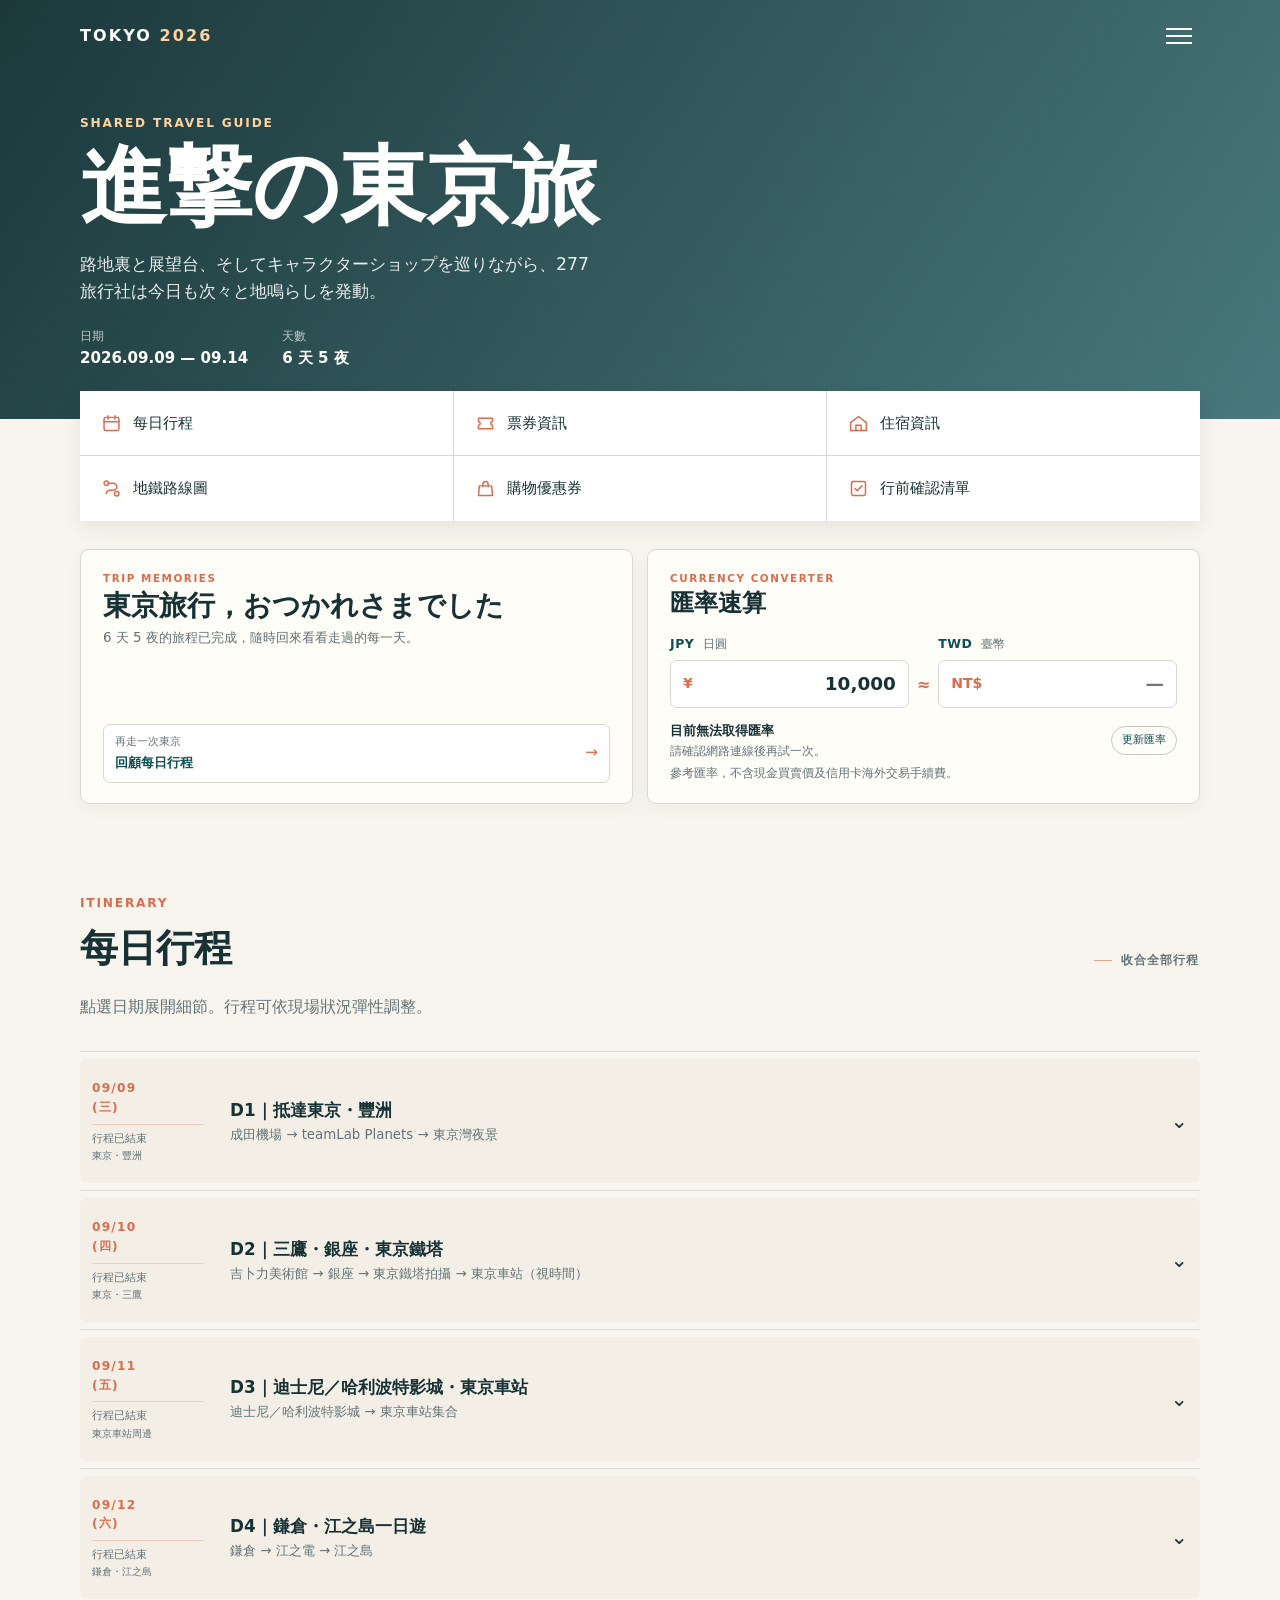
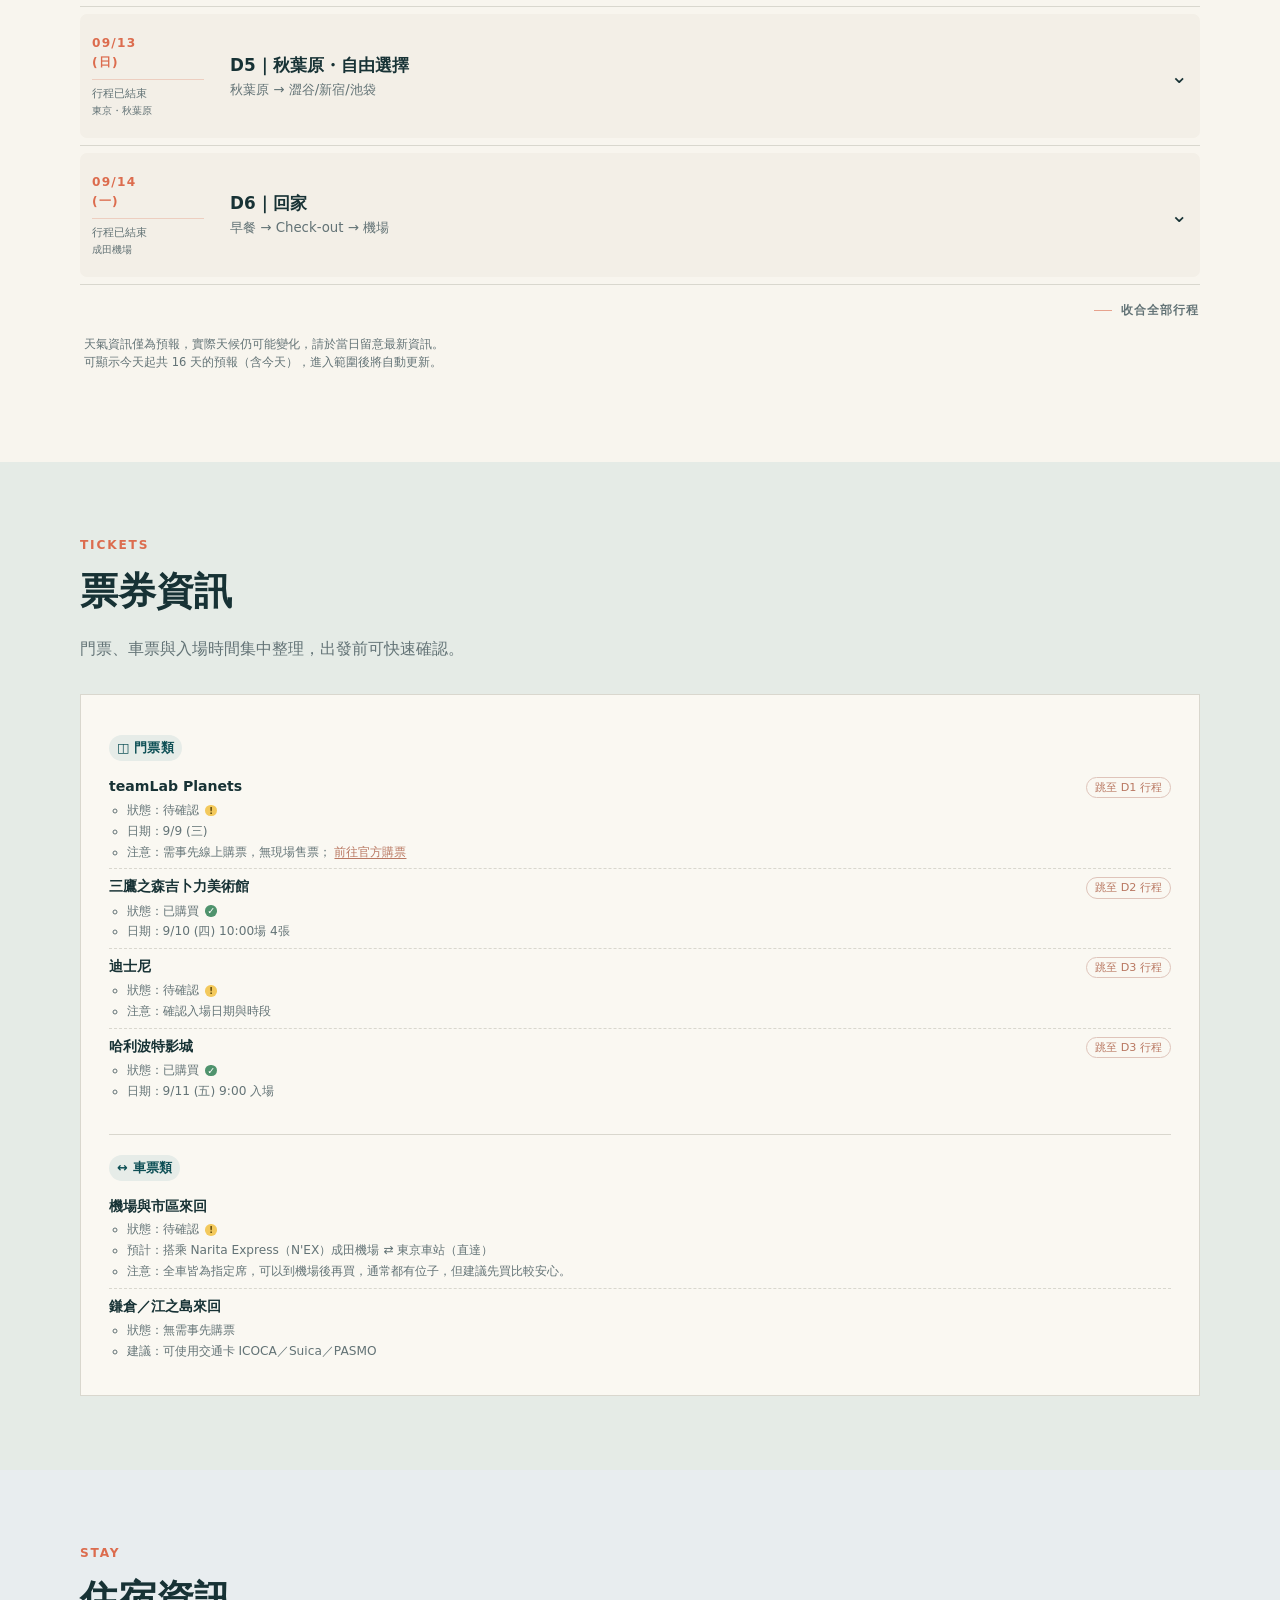
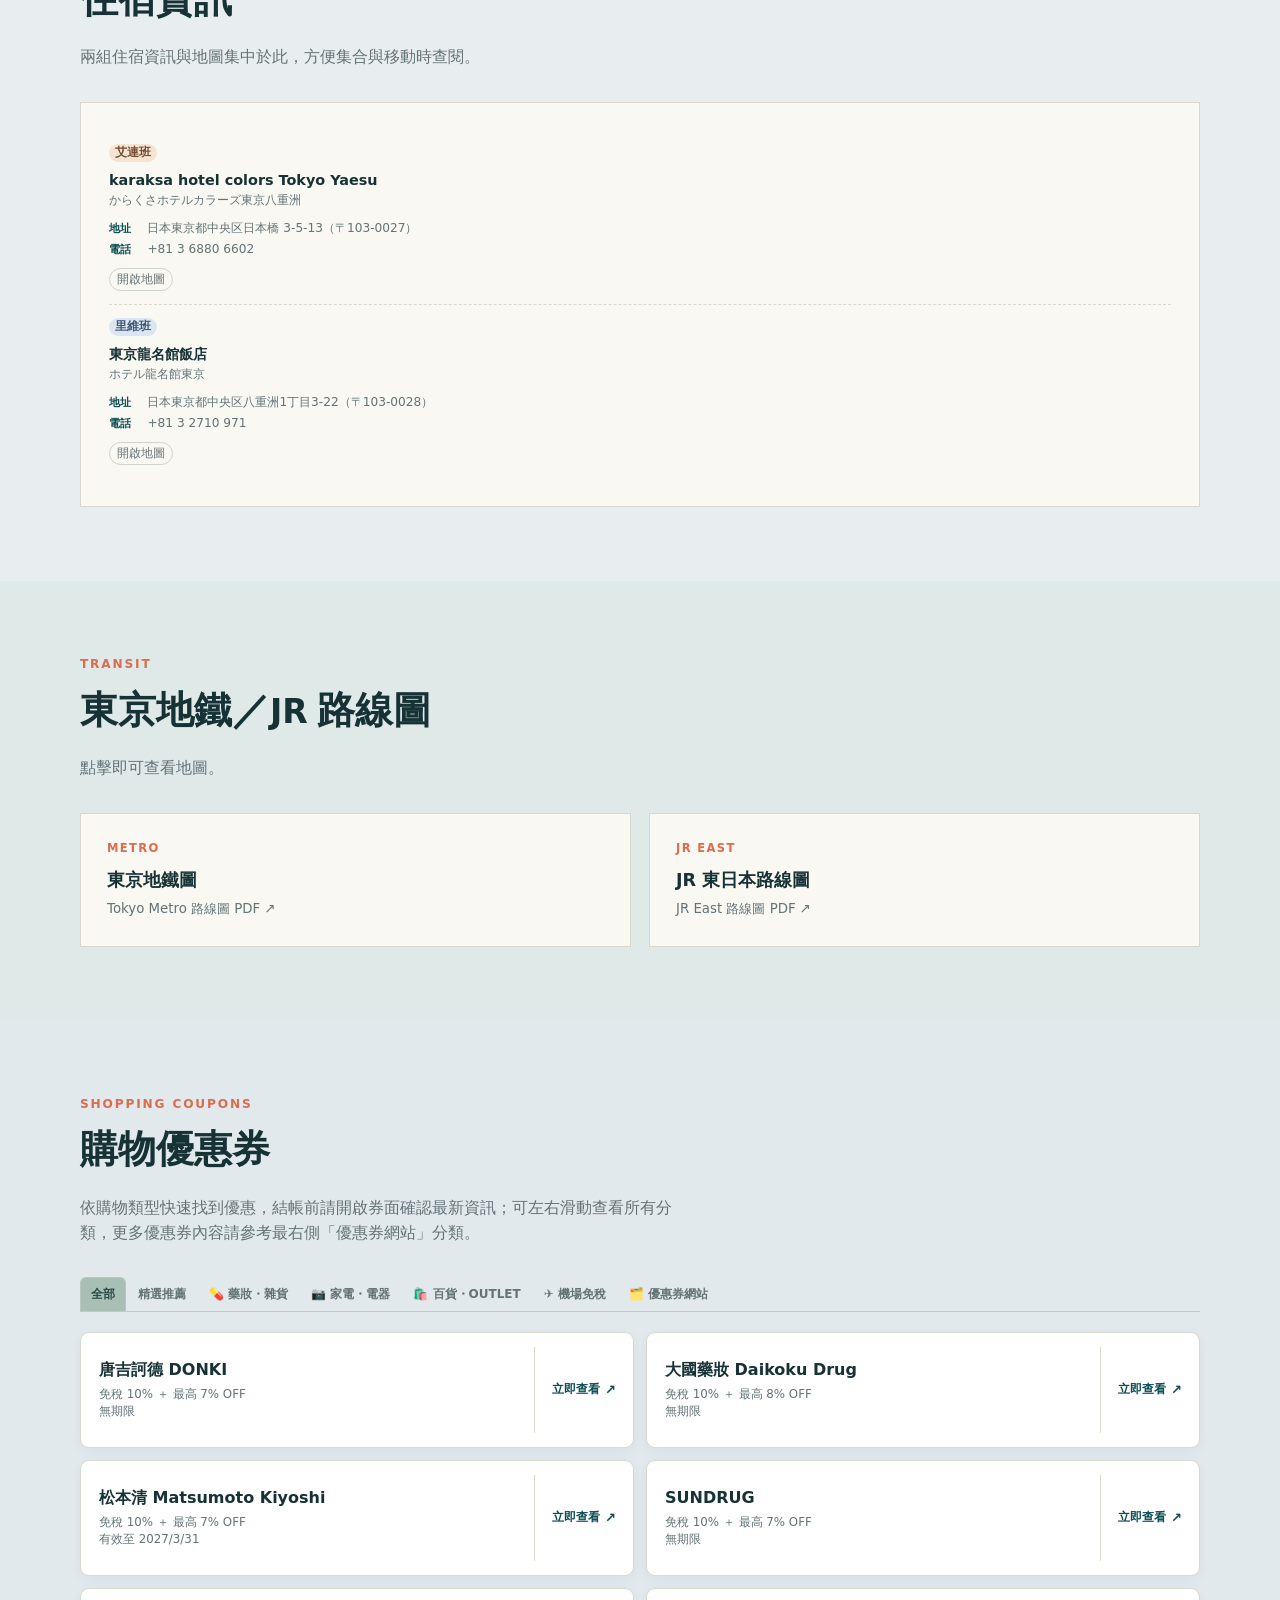
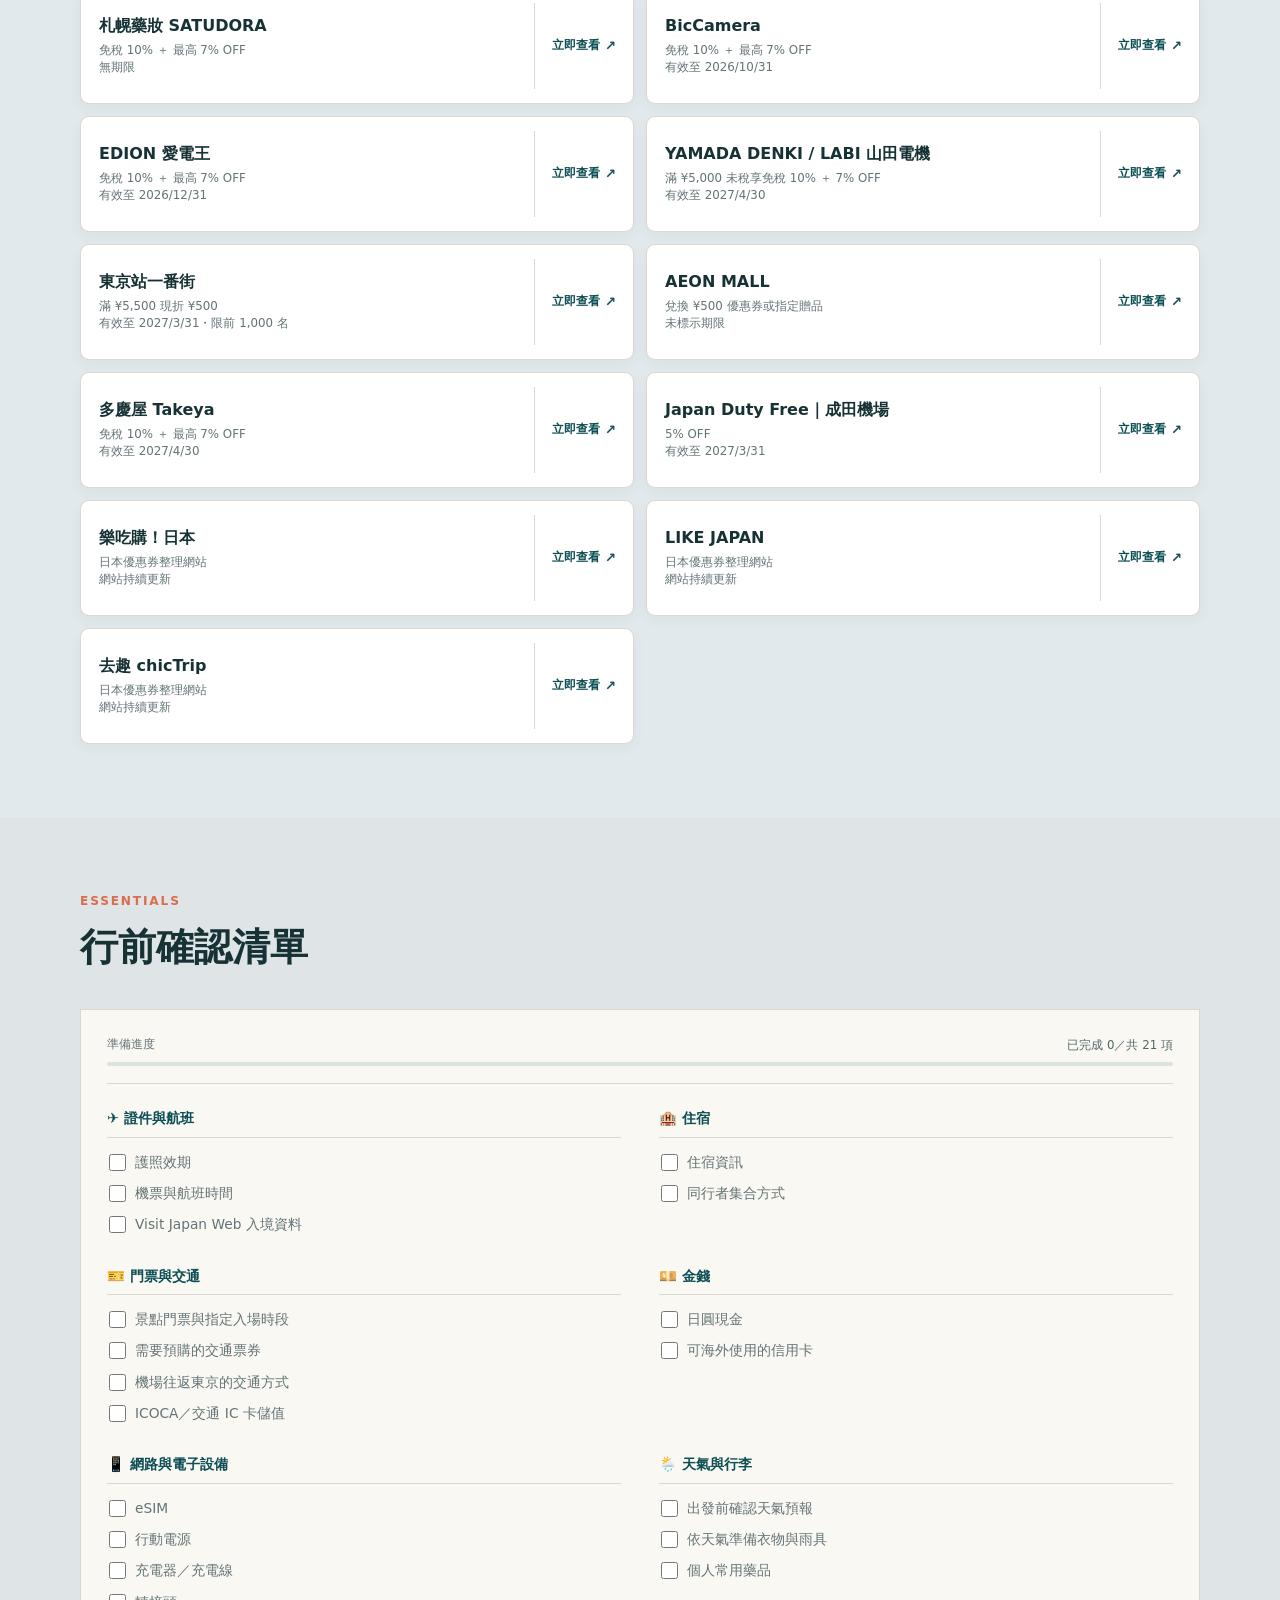
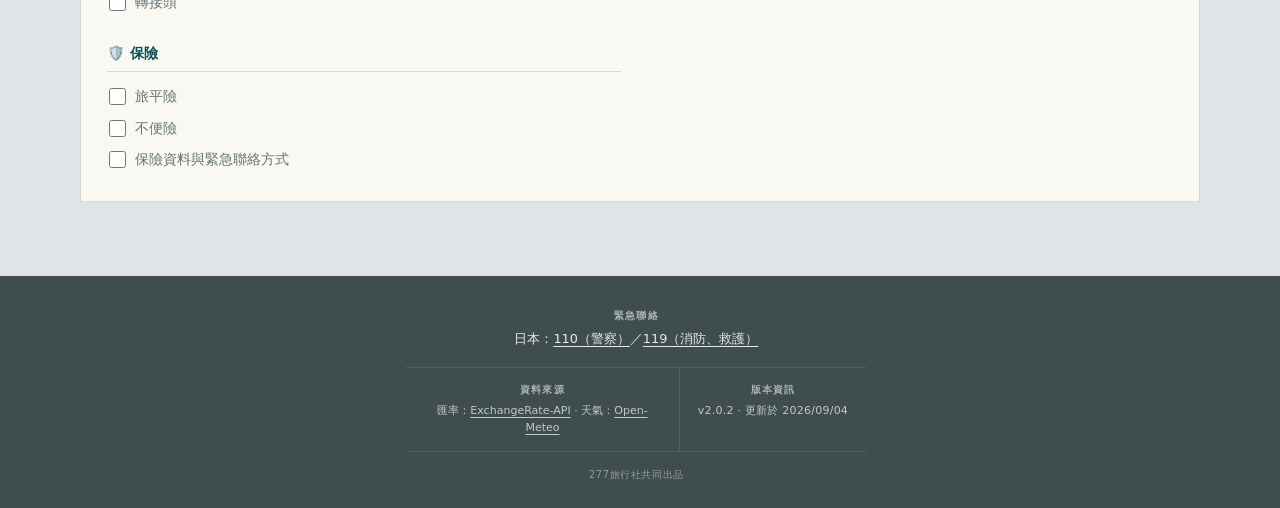
==== index.html @ ac516c58 "add shared mobile navigation and personal page integration" ====
<!doctype html>
<html lang="zh-Hant">
  <head>
    <meta charset="UTF-8" />
    <meta name="viewport" content="width=device-width, initial-scale=1" />
    <meta name="theme-color" content="#0d4f55" />
    <meta name="description" content="2026 東京 6 天 5 夜共享旅遊行程。" />
    <meta name="mobile-web-app-capable" content="yes" />
    <meta name="apple-mobile-web-app-capable" content="yes" />
    <meta
      name="apple-mobile-web-app-status-bar-style"
      content="black-translucent"
    />
    <meta name="apple-mobile-web-app-title" content="東京旅行" />
    <title>東京旅遊計畫｜2026</title>
    <link rel="manifest" href="manifest.webmanifest" />
    <link rel="icon" href="icon.svg" type="image/svg+xml" />
    <link rel="apple-touch-icon" href="icon.svg" />
    <link rel="stylesheet" href="styles.css?v=2.0.1" />
  </head>
  <body>
    <svg class="icon-sprite" aria-hidden="true">
      <symbol id="icon-exchange" viewBox="0 0 24 24">
        <path d="M4 7h13m0 0-3-3m3 3-3 3M20 17H7m0 0 3 3m-3-3 3-3" />
      </symbol>
      <symbol id="icon-calendar" viewBox="0 0 24 24">
        <rect x="3.5" y="5" width="17" height="15" rx="2" />
        <path d="M8 3v4m8-4v4M3.5 10h17" />
      </symbol>
      <symbol id="icon-ticket" viewBox="0 0 24 24">
        <path d="M4 6h16v4a2 2 0 0 0 0 4v4H4v-4a2 2 0 0 0 0-4V6Z" />
      </symbol>
      <symbol id="icon-bed" viewBox="0 0 24 24">
        <path d="m3 11 9-7 9 7v9H3v-9Z" />
        <path d="M9 20v-6h6v6" />
      </symbol>
      <symbol id="icon-route" viewBox="0 0 24 24">
        <circle cx="6" cy="6" r="2.5" />
        <circle cx="18" cy="18" r="2.5" />
        <path d="M8.5 6H14a4 4 0 0 1 0 8h-4a4 4 0 0 0-4 4" />
      </symbol>
      <symbol id="icon-tag" viewBox="0 0 24 24">
        <path d="M5 9h14l1 11H4L5 9Z" />
        <path d="M9 10V7a3 3 0 0 1 6 0v3" />
      </symbol>
      <symbol id="icon-checklist" viewBox="0 0 24 24">
        <rect x="4" y="4" width="16" height="16" rx="2" />
        <path d="m8 12 2.5 2.5L16 9" />
      </symbol>
      <symbol id="icon-person" viewBox="0 0 24 24">
        <circle cx="12" cy="8" r="3.5" />
        <path d="M5.5 20a6.5 6.5 0 0 1 13 0" />
      </symbol>
    </svg>
    <header class="hero" id="top">
      <div class="nav-shell">
        <nav class="nav container" aria-label="主要導覽">
          <a class="brand" href="#top">TOKYO <span>2026</span></a>
          <div class="menu-wrap">
            <button
              class="menu-button"
              type="button"
              aria-expanded="false"
              aria-controls="site-menu"
              aria-label="開啟導覽選單"
            >
              <span></span><span></span><span></span>
            </button>
            <div class="site-menu" id="site-menu" hidden>
              <a href="#currency"
                ><svg aria-hidden="true"><use href="#icon-exchange" /></svg
                >匯率速算</a
              >
              <a href="#itinerary"
                ><svg aria-hidden="true"><use href="#icon-calendar" /></svg
                >每日行程</a
              >
              <a href="#tickets"
                ><svg aria-hidden="true"><use href="#icon-ticket" /></svg
                >票券資訊</a
              >
              <a href="#lodging"
                ><svg aria-hidden="true"><use href="#icon-bed" /></svg
                >住宿資訊</a
              >
              <a href="#transit"
                ><svg aria-hidden="true"><use href="#icon-route" /></svg
                >地鐵路線圖</a
              >
              <a href="#coupons"
                ><svg aria-hidden="true"><use href="#icon-tag" /></svg
                >購物優惠券</a
              >
              <a href="#essentials"
                ><svg aria-hidden="true"><use href="#icon-checklist" /></svg
                >行前確認清單</a
              >
              <a href="personal-tools.html"
                ><svg aria-hidden="true"><use href="#icon-person" /></svg
                >個人頁面</a
              >
            </div>
          </div>
        </nav>
      </div>
      <div class="container hero-content">
        <p class="eyebrow">SHARED TRAVEL GUIDE</p>
        <h1>進撃の東京旅</h1>
        <p class="hero-copy">
          路地裏と展望台、そしてキャラクターショップを巡りながら、277旅行社は今日も次々と地鳴らしを発動。
        </p>
        <div class="trip-meta" aria-label="旅行基本資訊">
          <div><span>日期</span><strong>2026.09.09 — 09.14</strong></div>
          <div><span>天數</span><strong>6 天 5 夜</strong></div>
        </div>
        <button class="app-install" type="button" hidden>
          <span aria-hidden="true">↓</span>
          <span class="app-install-label">安裝離線版</span>
        </button>
      </div>
    </header>

    <main>
      <section class="container quick-links" aria-label="快速連結">
        <a href="#itinerary"
          ><svg aria-hidden="true"><use href="#icon-calendar" /></svg
          >每日行程</a
        >
        <a href="#tickets"
          ><svg aria-hidden="true"><use href="#icon-ticket" /></svg>票券資訊</a
        >
        <a href="#lodging"
          ><svg aria-hidden="true"><use href="#icon-bed" /></svg>住宿資訊</a
        >
        <a href="#transit"
          ><svg aria-hidden="true"><use href="#icon-route" /></svg>地鐵路線圖</a
        >
        <a href="#coupons"
          ><svg aria-hidden="true"><use href="#icon-tag" /></svg>購物優惠券</a
        >
        <a href="#essentials"
          ><svg aria-hidden="true"><use href="#icon-checklist" /></svg
          >行前確認清單</a
        >
      </section>

      <section class="container travel-tools" aria-label="旅遊小工具">
        <section
          class="trip-status"
          data-trip-status
          aria-labelledby="trip-status-title"
          hidden
        >
          <div class="trip-status-card">
            <div class="trip-status-copy">
              <p class="eyebrow" data-trip-status-eyebrow>TRIP COUNTDOWN</p>
              <h2 id="trip-status-title" data-trip-status-title></h2>
              <p class="trip-status-lead" data-trip-status-lead></p>
              <div
                class="trip-status-weather"
                data-trip-status-weather
                hidden
                aria-live="polite"
              >
                <span
                  class="trip-status-weather-icon"
                  data-trip-weather-icon
                  aria-hidden="true"
                ></span>
                <strong data-trip-weather-summary>天氣載入中</strong>
                <span data-trip-weather-location></span>
              </div>
            </div>
            <div class="trip-status-actions" data-trip-status-actions></div>
          </div>
        </section>

        <section
          class="currency-section"
          id="currency"
          aria-labelledby="currency-title"
        >
          <div class="currency-card">
            <div class="currency-intro">
              <p class="eyebrow">CURRENCY CONVERTER</p>
              <h2 id="currency-title">匯率速算</h2>
            </div>
            <div class="currency-tool" data-currency-converter>
              <div class="currency-fields">
                <label class="currency-field" for="currency-jpy">
                  <span><strong>JPY</strong> 日圓</span>
                  <span class="currency-input-wrap">
                    <span aria-hidden="true">¥</span>
                    <input
                      id="currency-jpy"
                      name="jpy"
                      type="text"
                      inputmode="decimal"
                      autocomplete="off"
                      value="10,000"
                      aria-describedby="currency-status"
                    />
                  </span>
                </label>
                <span class="currency-equals" aria-hidden="true">≈</span>
                <label class="currency-field" for="currency-twd">
                  <span><strong>TWD</strong> 臺幣</span>
                  <span class="currency-input-wrap">
                    <span aria-hidden="true">NT$</span>
                    <input
                      id="currency-twd"
                      name="twd"
                      type="text"
                      inputmode="decimal"
                      autocomplete="off"
                      placeholder="—"
                      aria-describedby="currency-status"
                    />
                  </span>
                </label>
              </div>
              <div class="currency-meta">
                <div>
                  <strong id="currency-rate">正在取得最新匯率…</strong>
                  <p id="currency-status" role="status" aria-live="polite">
                    連線後會自動保存最後可用匯率。
                  </p>
                </div>
                <button
                  class="currency-refresh"
                  type="button"
                  aria-label="重新取得最新匯率"
                >
                  更新匯率
                </button>
              </div>
              <p class="currency-disclaimer">
                參考匯率，不含現金買賣價及信用卡海外交易手續費。
              </p>
            </div>
          </div>
        </section>
      </section>

      <section class="container section" id="itinerary">
        <div class="section-heading">
          <p class="eyebrow">ITINERARY</p>
          <div class="itinerary-title-row">
            <h2>每日行程</h2>
            <button class="collapse-days" type="button">收合全部行程</button>
          </div>
          <p>點選日期展開細節。行程可依現場狀況彈性調整。</p>
        </div>
        <div class="day-list">
          <details
            class="day-card"
            data-weather-date="2026-09-09"
            data-weather-location="東京・豐洲"
            data-weather-latitude="35.6550"
            data-weather-longitude="139.7967"
          >
            <summary>
              <span class="day-number">09/09<br />(三)</span
              ><span
                ><strong>D1｜抵達東京・豐洲</strong
                ><small>成田機場 → teamLab Planets → 東京灣夜景</small></span
              ><span class="chevron">⌄</span>
            </summary>
            <div class="schedule">
              <div>
                <time>11:45</time>
                <div class="schedule-content">
                  <strong>抵達東京（成田）</strong>
                  <ul class="schedule-list">
                    <li>
                      成田國際機場
                      <a
                        class="place-map"
                        href="https://www.google.com/maps/search/?api=1&query=Narita+International+Airport"
                        target="_blank"
                        rel="noreferrer"
                        >開啟地圖</a
                      >
                    </li>
                    <li>前往東京市區</li>
                  </ul>
                </div>
              </div>
              <div>
                <time>下午～<br />晚上</time>
                <div class="schedule-content">
                  <strong>豐洲（Toyosu）</strong>
                  <ul class="schedule-list">
                    <li id="day1-teamlab">
                      teamLab Planets
                      <a class="ticket-link" href="#ticket-teamlab"
                        >查看票券資訊</a
                      >
                      <a
                        class="place-map"
                        href="https://www.google.com/maps/search/?api=1&query=teamLab+Planets+Tokyo"
                        target="_blank"
                        rel="noreferrer"
                        >開啟地圖</a
                      >
                    </li>
                    <li>
                      豐洲千客萬來（美食、足湯）
                      <a
                        class="place-map"
                        href="https://www.google.com/maps/search/?api=1&query=Toyosu+Senkyaku+Banrai"
                        target="_blank"
                        rel="noreferrer"
                        >開啟地圖</a
                      >
                    </li>
                    <li>
                      LaLaport 豐洲
                      <a
                        class="place-map"
                        href="https://www.google.com/maps/search/?api=1&query=LaLaport+Toyosu"
                        target="_blank"
                        rel="noreferrer"
                        >開啟地圖</a
                      >
                    </li>
                    <li>
                      東京灣海濱步道
                      <a
                        class="place-map"
                        href="https://www.google.com/maps/search/?api=1&query=Toyosu+Tokyo+Bay+Waterfront"
                        target="_blank"
                        rel="noreferrer"
                        >開啟地圖</a
                      >
                    </li>
                    <li>
                      晴海大橋夜景
                      <a
                        class="place-map"
                        href="https://www.google.com/maps/search/?api=1&query=Harumi+Bridge+Tokyo"
                        target="_blank"
                        rel="noreferrer"
                        >開啟地圖</a
                      >
                    </li>
                  </ul>
                </div>
              </div>
            </div>
            <section class="food-section" aria-label="Day 1 附近美食">
              <div class="food-heading">
                <p>NEARBY FOOD</p>
                <h3>附近美食｜東京車站・豐洲</h3>
              </div>
              <div class="food-area" id="day1-tokyo-station-food">
                <h4>東京車站</h4>
                <ul class="restaurant-list">
                  <li>
                    <div>
                      <span class="food-type">濃厚魚介豚骨沾麵</span
                      ><strong>六厘舎 東京駅東京ラーメンストリート店</strong>
                      <p>
                        Tabelog 3.78 · Google 4.1 ·
                        <b>★★★★★ 東京站內直接吃很方便，熱門時段容易排隊。</b>
                      </p>
                    </div>
                    <a
                      class="restaurant-map"
                      href="https://www.google.com/maps/search/?api=1&query=Rokurinsha+Tokyo+Station+Tokyo+Ramen+Street"
                      target="_blank"
                      rel="noreferrer"
                      >開啟地圖</a
                    >
                  </li>
                  <li>
                    <div>
                      <span class="food-type">炸豬排</span
                      ><strong>とんかつ 寿々木</strong>
                      <p>
                        Tabelog 3.53 · Google 4.5 ·
                        <b>★★★★☆ 位於東京站 GRANSTA 八重北，動線非常好</b>
                      </p>
                    </div>
                    <a
                      class="restaurant-map"
                      href="https://www.google.com/maps/search/?api=1&query=Tonkatsu+Suzuki+Tokyo+Station+Gransta+Yaekita"
                      target="_blank"
                      rel="noreferrer"
                      >開啟地圖</a
                    >
                  </li>
                  <li>
                    <div>
                      <span class="food-type">海鮮丼／鯛魚高湯茶泡飯</span
                      ><strong>日本橋海鮮丼 つじ半 日本橋本店</strong>
                      <p>
                        Tabelog 3.59 · Google 4.4 ·
                        <b
                          >★★★★★
                          東京站八重洲側步行可到。餐點很值得，熱門時段容易排隊。</b
                        >
                      </p>
                    </div>
                    <a
                      class="restaurant-map"
                      href="https://www.google.com/maps/search/?api=1&query=Nihonbashi+Kaisendon+Tsujihan+Nihonbashi+Main+Store"
                      target="_blank"
                      rel="noreferrer"
                      >開啟地圖</a
                    >
                  </li>
                  <li>
                    <div>
                      <span class="food-type">文字燒／大阪燒</span
                      ><strong>月島もんじゃ たまとや 東京駅</strong>
                      <p>
                        Tabelog 3.33 · Google 4.8 ·
                        <b>★★★★☆ 東京站黑塀橫丁內</b>
                      </p>
                    </div>
                    <a
                      class="restaurant-map"
                      href="https://www.google.com/maps/search/?api=1&query=Tsukishima+Monja+Tamatoya+Tokyo+Station"
                      target="_blank"
                      rel="noreferrer"
                      >開啟地圖</a
                    >
                  </li>
                  <li>
                    <div>
                      <span class="food-type">拉麵美食街</span
                      ><strong>東京ラーメンストリート</strong>
                      <p>Google 4.0 · <b>★★★★☆ 適合多人各自選擇</b></p>
                    </div>
                    <a
                      class="restaurant-map"
                      href="https://www.google.com/maps/search/?api=1&query=Tokyo+Ramen+Street"
                      target="_blank"
                      rel="noreferrer"
                      >開啟地圖</a
                    >
                  </li>
                </ul>
              </div>
              <div class="food-area">
                <h4>豐洲</h4>
                <ul class="restaurant-list">
                  <li>
                    <div>
                      <span class="food-type">德式料理／啤酒餐廳</span
                      ><strong>Schmatz LaLaport Toyosu</strong>
                      <p>Tabelog 3.5+ · Google 3.8 · <b>★★★☆☆</b></p>
                    </div>
                    <a
                      class="restaurant-map"
                      href="https://www.google.com/maps/search/?api=1&query=Schmatz+LaLaport+Toyosu"
                      target="_blank"
                      rel="noreferrer"
                      >開啟地圖</a
                    >
                  </li>
                  <li>
                    <div>
                      <span class="food-type">義大利料理／景觀餐廳</span
                      ><strong>THE PENTHOUSE with weekend terrace</strong>
                      <p>Tabelog 3.4+ · Google 3.8 · <b>★★★★☆ 景觀取向</b></p>
                    </div>
                    <a
                      class="restaurant-map"
                      href="https://www.google.com/maps/search/?api=1&query=THE+PENTHOUSE+with+weekend+terrace+Toyosu"
                      target="_blank"
                      rel="noreferrer"
                      >開啟地圖</a
                    >
                  </li>
                  <li>
                    <div>
                      <span class="food-type">日式甜點／和風 Café</span
                      ><strong>豊洲 ふくらすずめ</strong>
                      <p>
                        Tabelog 3.40 ·
                        <b
                          >★★★★☆
                          位於豐洲千客萬來，主打刨冰、白玉、最中等日式甜點</b
                        >
                      </p>
                    </div>
                    <a
                      class="restaurant-map"
                      href="https://www.google.com/maps/search/?api=1&query=Toyosu+Fukurasuzume"
                      target="_blank"
                      rel="noreferrer"
                      >開啟地圖</a
                    >
                  </li>
                </ul>
              </div>
            </section>
          </details>

          <details
            class="day-card"
            data-weather-date="2026-09-10"
            data-weather-location="東京・三鷹"
            data-weather-latitude="35.6835"
            data-weather-longitude="139.5596"
          >
            <summary>
              <span class="day-number">09/10<br />(四)</span
              ><span
                ><strong>D2｜三鷹・銀座・東京鐵塔</strong
                ><small
                  >吉卜力美術館 → 銀座 → 東京鐵塔拍攝 →
                  東京車站（視時間）</small
                ></span
              ><span class="chevron">⌄</span>
            </summary>
            <div class="schedule">
              <div>
                <time>上午</time>
                <div class="schedule-content">
                  <strong>三鷹之森吉卜力美術館</strong>
                  <ul class="schedule-list">
                    <li id="day2-ghibli">
                      三鷹之森
                      <a class="ticket-link" href="#ticket-ghibli"
                        >查看票券資訊</a
                      >
                      <a
                        class="place-map"
                        href="https://www.google.com/maps/search/?api=1&query=Ghibli+Museum+Mitaka"
                        target="_blank"
                        rel="noreferrer"
                        >開啟地圖</a
                      >
                    </li>
                  </ul>
                  <p class="travel-note">
                    交通約 45～55 分鐘 · JR 中央線直達三鷹站（約 35 分鐘）→
                    步行約 15 分鐘，或社區巴士約 5 分鐘。
                  </p>
                </div>
              </div>
              <div>
                <time>下午</time>
                <div class="schedule-content">
                  <strong>銀座</strong>
                  <ul class="schedule-list">
                    <li>
                      Ginza Six
                      <a
                        class="place-map"
                        href="https://www.google.com/maps/search/?api=1&query=Ginza+Six"
                        target="_blank"
                        rel="noreferrer"
                        >開啟地圖</a
                      >
                    </li>
                    <li>
                      Ginza Sony Park
                      <a
                        class="place-map"
                        href="https://www.google.com/maps/search/?api=1&query=Ginza+Sony+Park"
                        target="_blank"
                        rel="noreferrer"
                        >開啟地圖</a
                      >
                    </li>
                    <li>
                      奧野大樓（Okuno Building）
                      <a
                        class="place-map"
                        href="https://www.google.com/maps/search/?api=1&query=Okuno+Building+Ginza"
                        target="_blank"
                        rel="noreferrer"
                        >開啟地圖</a
                      >
                    </li>
                    <li>
                      博品館 TOY PARK 銀座本店（玩具店）
                      <a
                        class="place-map"
                        href="https://www.google.com/maps/search/?api=1&query=Hakurinkan+Toy+Park+Ginza"
                        target="_blank"
                        rel="noreferrer"
                        >開啟地圖</a
                      >
                    </li>
                    <li>
                      Loft 銀座
                      <a
                        class="place-map"
                        href="https://www.google.com/maps/search/?api=1&query=Ginza+Loft"
                        target="_blank"
                        rel="noreferrer"
                        >開啟地圖</a
                      >
                    </li>
                    <li>
                      伊東屋本店
                      <a
                        class="place-map"
                        href="https://www.google.com/maps/search/?api=1&query=Itoya+Ginza"
                        target="_blank"
                        rel="noreferrer"
                        >開啟地圖</a
                      >
                    </li>
                    <li>
                      無印良品旗艦店
                      <a
                        class="place-map"
                        href="https://www.google.com/maps/search/?api=1&query=MUJI+Ginza"
                        target="_blank"
                        rel="noreferrer"
                        >開啟地圖</a
                      >
                    </li>
                    <li>
                      UNIQLO TOKYO
                      <a
                        class="place-map"
                        href="https://www.google.com/maps/search/?api=1&query=UNIQLO+TOKYO+Ginza"
                        target="_blank"
                        rel="noreferrer"
                        >開啟地圖</a
                      >
                    </li>
                  </ul>
                </div>
              </div>
              <div>
                <time>晚上</time>
                <div class="schedule-content">
                  <strong>東京鐵塔</strong>
                  <ul class="schedule-list">
                    <li id="day2-tower">
                      東京鐵塔
                      <a
                        class="place-map"
                        href="https://www.google.com/maps/search/?api=1&query=Tokyo+Tower"
                        target="_blank"
                        rel="noreferrer"
                        >開啟地圖</a
                      >
                    </li>
                  </ul>
                  <details class="tower-photo-details tower-visit-details">
                    <summary>
                      展望台參觀及商店資訊 <span aria-hidden="true">▾</span>
                    </summary>
                    <ul class="ticket-meta">
                      <li>現場購票即可</li>
                      <li>建議 21:00 前抵達，看夜景及逛商店較充裕。</li>
                      <li class="ticket-subheading">
                        🗼 展望台資訊
                        <ul class="tower-sublist">
                          <li>
                            Main Deck｜150m · 09:00～23:00，最後入場 22:30
                          </li>
                          <li>
                            Top Deck｜250m · 09:00～22:45，最後入場約 22:15
                          </li>
                          <li>Top Deck Tour 包含 Main Deck</li>
                        </ul>
                      </li>
                      <li class="ticket-subheading">
                        🛍️ 商店資訊
                        <ul class="tower-sublist">
                          <li>THE SKY（Main Deck 2F）｜09:00～22:30</li>
                          <li>
                            GALAXY（Foot Town 3F）｜09:00～22:45，商品較豐富
                          </li>
                          <li>
                            Foot Town 其他商店多數約 09:30～21:30，部分至
                            22:00～22:30
                          </li>
                        </ul>
                      </li>
                    </ul>
                  </details>
                  <details class="tower-photo-details">
                    <summary>
                      周圍推薦拍攝點 <span aria-hidden="true">▾</span>
                    </summary>
                    <ul class="schedule-list">
                      <li>
                        增上寺 <span class="rating">★★★★★</span>（經典中的經典）
                        <a
                          class="place-map"
                          href="https://www.google.com/maps/search/?api=1&query=Zojoji+Temple+Tokyo+Tower"
                          target="_blank"
                          rel="noreferrer"
                          >開啟地圖</a
                        >
                      </li>
                      <li>
                        芝公園
                        <span class="rating">★★★★★</span>（就在旁邊，建議一起）
                        <a
                          class="place-map"
                          href="https://www.google.com/maps/search/?api=1&query=Shiba+Park+Tokyo+Tower"
                          target="_blank"
                          rel="noreferrer"
                          >開啟地圖</a
                        >
                      </li>
                      <li>
                        櫻田通 <span class="rating">★★★★☆</span>（街景派最愛）
                        <a
                          class="place-map"
                          href="https://maps.app.goo.gl/hnAFdvGTjFpyxWca8"
                          target="_blank"
                          rel="noreferrer"
                          >開啟地圖</a
                        >
                      </li>
                      <li>
                        赤羽橋 <span class="rating">★★★★☆</span>（近距離震撼感）
                        <a
                          class="place-map"
                          href="https://www.google.com/maps/search/?api=1&query=Akabanebashi+Tokyo+Tower"
                          target="_blank"
                          rel="noreferrer"
                          >開啟地圖</a
                        >
                      </li>
                      <li>
                        麻布台之丘
                        <span class="place-note"
                          >Hills House Sky Room Cafe&amp;Bar 咖啡廳 ·
                          9:00–21:00</span
                        >
                        <a
                          class="place-map"
                          href="https://www.google.com/maps/search/?api=1&query=Hills+House+Sky+Room+Cafe+Bar+Azabudai+Hills"
                          target="_blank"
                          rel="noreferrer"
                          >開啟地圖</a
                        >
                      </li>
                    </ul>
                  </details>
                </div>
              </div>
              <div>
                <time>彈性</time>
                <div class="schedule-content">
                  <strong>東京車站（時間足夠可前往）</strong>
                  <ul class="schedule-list">
                    <li>
                      東京車站
                      <a
                        class="place-map"
                        href="https://www.google.com/maps/search/?api=1&query=Tokyo+Station"
                        target="_blank"
                        rel="noreferrer"
                        >開啟地圖</a
                      >
                    </li>
                    <li>
                      東京一番街
                      <a
                        class="place-map"
                        href="https://www.google.com/maps/search/?api=1&query=Tokyo+Ichibangai"
                        target="_blank"
                        rel="noreferrer"
                        >開啟地圖</a
                      >
                    </li>
                    <li>
                      Character Street
                      <a
                        class="place-map"
                        href="https://www.google.com/maps/search/?api=1&query=Tokyo+Character+Street"
                        target="_blank"
                        rel="noreferrer"
                        >開啟地圖</a
                      >
                    </li>
                    <li>
                      KITTE Marunouchi
                      <a
                        class="place-map"
                        href="https://www.google.com/maps/search/?api=1&query=KITTE+Marunouchi"
                        target="_blank"
                        rel="noreferrer"
                        >開啟地圖</a
                      >
                    </li>
                  </ul>
                </div>
              </div>
            </div>
            <section class="food-section" aria-label="Day 2 附近美食">
              <div class="food-heading">
                <p>NEARBY FOOD</p>
                <h3>附近美食｜三鷹・銀座</h3>
              </div>
              <div class="food-area">
                <h4>銀座</h4>
                <ul class="restaurant-list">
                  <li>
                    <div>
                      <span class="food-type">沾麵</span
                      ><strong>つじ田 銀座店</strong>
                      <p>Tabelog 3.7+ · Google 4.7 · <b>★★★★★ 推薦</b></p>
                    </div>
                    <a
                      class="restaurant-map"
                      href="https://www.google.com/maps/search/?api=1&query=Tsujita+Ginza"
                      target="_blank"
                      rel="noreferrer"
                      >開啟地圖</a
                    >
                  </li>
                  <li>
                    <div>
                      <span class="food-type">親子丼</span
                      ><strong>親子丼専門店 ○勝（Marukatsu）</strong>
                      <p>Tabelog 3.4+ · Google 4.1 · <b>★★★★☆</b></p>
                    </div>
                    <a
                      class="restaurant-map"
                      href="https://www.google.com/maps/search/?api=1&query=Oyakodon+Senmonten+Marukatsu+Ginza"
                      target="_blank"
                      rel="noreferrer"
                      >開啟地圖</a
                    >
                  </li>
                  <li>
                    <div>
                      <span class="food-type">天婦羅</span
                      ><strong>天ぷら 阿部 銀座本店</strong>
                      <p>Tabelog 3.5+ · Google 4.3 · <b>★★★★☆</b></p>
                    </div>
                    <a
                      class="restaurant-map"
                      href="https://www.google.com/maps/search/?api=1&query=Tempura+Abe+Ginza"
                      target="_blank"
                      rel="noreferrer"
                      >開啟地圖</a
                    >
                  </li>
                  <li>
                    <div>
                      <span class="food-type">清湯豚骨拉麵</span
                      ><strong>Ginza Tsukiya（銀座 月や）</strong>
                      <p>Tabelog 3.55 · Google 4.1 · <b>★★★★☆ 推薦</b></p>
                    </div>
                    <a
                      class="restaurant-map"
                      href="https://www.google.com/maps/search/?api=1&query=Ginza+Tsukiya"
                      target="_blank"
                      rel="noreferrer"
                      >開啟地圖</a
                    >
                  </li>
                  <li>
                    <div>
                      <span class="food-type">麵包／酒種紅豆麵包</span
                      ><strong>銀座木村家 總本店</strong>
                      <p>
                        Tabelog 3.60 · Google 4.1 ·
                        <b>★★★★☆ 推薦，順路值得買</b>
                      </p>
                      <p class="restaurant-note">
                        Tabelog：1F 麵包店 3.60／2F 喫茶店 3.60／3F 洋食餐廳
                        3.48
                      </p>
                    </div>
                    <a
                      class="restaurant-map"
                      href="https://www.google.com/maps/search/?api=1&query=Ginza+Kimuraya+So+honten"
                      target="_blank"
                      rel="noreferrer"
                      >開啟地圖</a
                    >
                  </li>
                </ul>
              </div>
            </section>
          </details>

          <details
            class="day-card"
            data-weather-date="2026-09-11"
            data-weather-location="東京車站周邊"
            data-weather-latitude="35.6812"
            data-weather-longitude="139.7671"
          >
            <summary>
              <span class="day-number">09/11<br />(五)</span
              ><span
                ><strong>D3｜迪士尼／哈利波特影城・東京車站</strong
                ><small>迪士尼／哈利波特影城 → 東京車站集合</small></span
              ><span class="chevron">⌄</span>
            </summary>
            <div class="schedule">
              <div>
                <time>白天</time>
                <div class="schedule-content">
                  <strong>分頭行動</strong>
                  <div class="option-group">
                    <span
                      ><span class="group-tag group-tag-levi">里維班</span>
                      東京迪士尼</span
                    >
                    <ul class="schedule-list">
                      <li id="day3-disney">
                        東京迪士尼
                        <a class="ticket-link" href="#ticket-disney"
                          >查看票券資訊</a
                        >
                        <a
                          class="place-map"
                          href="https://www.google.com/maps/search/?api=1&query=Tokyo+Disneyland"
                          target="_blank"
                          rel="noreferrer"
                          >開啟地圖</a
                        >
                      </li>
                    </ul>
                    <p class="travel-note">
                      交通約 30～35 分鐘 · JR
                      京葉線直達舞濱站，出站即抵達迪士尼入口。
                    </p>
                  </div>
                  <div class="option-group">
                    <span
                      ><span class="group-tag group-tag-eren">艾連班</span>
                      哈利波特影城</span
                    >
                    <ul class="schedule-list">
                      <li id="day3-harry-potter">
                        哈利波特影城
                        <a class="ticket-link" href="#ticket-harry-potter"
                          >查看票券資訊</a
                        >
                        <a
                          class="place-map"
                          href="https://www.google.com/maps/search/?api=1&query=Warner+Bros+Studio+Tour+Tokyo"
                          target="_blank"
                          rel="noreferrer"
                          >開啟地圖</a
                        >
                      </li>
                    </ul>
                    <p class="travel-note">
                      交通約 40～50 分鐘 · JR 山手線／中央線 →
                      西武豐島線至豐島園站 → 步行約 2 分鐘。
                    </p>
                  </div>
                </div>
              </div>
              <div>
                <time>晚上<br />集合</time>
                <div class="schedule-content">
                  <strong>東京車站</strong>
                  <ul class="schedule-list">
                    <li>
                      東京一番街
                      <a
                        class="place-map"
                        href="https://www.google.com/maps/search/?api=1&query=Tokyo+Ichibangai"
                        target="_blank"
                        rel="noreferrer"
                        >開啟地圖</a
                      >
                    </li>
                    <li>
                      Character Street
                      <a
                        class="place-map"
                        href="https://www.google.com/maps/search/?api=1&query=Tokyo+Character+Street"
                        target="_blank"
                        rel="noreferrer"
                        >開啟地圖</a
                      >
                    </li>
                    <li>
                      東京拉麵街
                      <a
                        class="place-map"
                        href="https://www.google.com/maps/search/?api=1&query=Tokyo+Ramen+Street"
                        target="_blank"
                        rel="noreferrer"
                        >開啟地圖</a
                      >
                    </li>
                    <li>
                      KITTE Marunouchi
                      <a
                        class="place-map"
                        href="https://www.google.com/maps/search/?api=1&query=KITTE+Marunouchi"
                        target="_blank"
                        rel="noreferrer"
                        >開啟地圖</a
                      >
                    </li>
                    <li>
                      丸之內站前廣場
                      <a
                        class="place-map"
                        href="https://www.google.com/maps/search/?api=1&query=Tokyo+Station+Marunouchi+Plaza"
                        target="_blank"
                        rel="noreferrer"
                        >開啟地圖</a
                      >
                    </li>
                  </ul>
                </div>
              </div>
            </div>
            <section
              class="food-section food-reference"
              aria-label="Day 3 附近美食"
            >
              <div class="food-heading">
                <p>NEARBY FOOD</p>
                <h3>附近美食｜東京車站</h3>
              </div>
              <a class="food-reference-link" href="#day1-tokyo-station-food"
                >查看 D1 東京車站美食</a
              >
            </section>
          </details>

          <details
            class="day-card"
            data-weather-date="2026-09-12"
            data-weather-location="鎌倉・江之島"
            data-weather-latitude="35.3192"
            data-weather-longitude="139.5467"
          >
            <summary>
              <span class="day-number">09/12<br />(六)</span
              ><span
                ><strong>D4｜鎌倉・江之島一日遊</strong
                ><small>鎌倉 → 江之電 → 江之島</small></span
              ><span class="chevron">⌄</span>
            </summary>
            <div class="schedule">
              <div>
                <time>上午</time>
                <div class="schedule-content">
                  <strong>鎌倉</strong>
                  <ul class="schedule-list">
                    <li>
                      鶴岡八幡宮
                      <a
                        class="place-map"
                        href="https://www.google.com/maps/search/?api=1&query=Tsurugaoka+Hachimangu"
                        target="_blank"
                        rel="noreferrer"
                        >開啟地圖</a
                      >
                    </li>
                    <li>
                      小町通（午餐）
                      <a
                        class="place-map"
                        href="https://www.google.com/maps/search/?api=1&query=Komachi+Street+Kamakura"
                        target="_blank"
                        rel="noreferrer"
                        >開啟地圖</a
                      >
                    </li>
                  </ul>
                  <p class="travel-note">
                    交通約 55～70 分鐘(鎌倉站) · JR
                    橫須賀線直達鎌倉站，幾乎不需轉車。
                  </p>
                </div>
              </div>
              <div>
                <time>下午</time>
                <div class="schedule-content">
                  <strong>鎌倉海岸</strong>
                  <ul class="schedule-list">
                    <li>
                      鎌倉高校前（灌籃高手平交道，可依興趣）
                      <a
                        class="place-map"
                        href="https://www.google.com/maps/search/?api=1&query=Kamakurakokomae+Station"
                        target="_blank"
                        rel="noreferrer"
                        >開啟地圖</a
                      >
                    </li>
                    <li>
                      七里濱（可依時間停留）
                      <a
                        class="place-map"
                        href="https://www.google.com/maps/search/?api=1&query=Shichirigahama+Beach"
                        target="_blank"
                        rel="noreferrer"
                        >開啟地圖</a
                      >
                    </li>
                  </ul>
                </div>
              </div>
              <div>
                <time>傍晚～<br />晚上</time>
                <div class="schedule-content">
                  <strong>江之島</strong>
                  <ul class="schedule-list">
                    <li>
                      江之島
                      <a
                        class="place-map"
                        href="https://www.google.com/maps/search/?api=1&query=Enoshima"
                        target="_blank"
                        rel="noreferrer"
                        >開啟地圖</a
                      >
                    </li>
                    <li>
                      江之島商店街
                      <a
                        class="place-map"
                        href="https://www.google.com/maps/search/?api=1&query=Enoshima+Bentenbashi+Shopping+Street"
                        target="_blank"
                        rel="noreferrer"
                        >開啟地圖</a
                      >
                    </li>
                    <li>
                      江島神社
                      <a
                        class="place-map"
                        href="https://www.google.com/maps/search/?api=1&query=Enoshima+Shrine"
                        target="_blank"
                        rel="noreferrer"
                        >開啟地圖</a
                      >
                    </li>
                    <li>
                      Sea Candle 展望台（可依時間）
                      <a
                        class="place-map"
                        href="https://www.google.com/maps/search/?api=1&query=Enoshima+Sea+Candle"
                        target="_blank"
                        rel="noreferrer"
                        >開啟地圖</a
                      >
                    </li>
                    <li>
                      湘南海岸散步、看夕陽
                      <a
                        class="place-map"
                        href="https://www.google.com/maps/search/?api=1&query=Shonan+Coast+Enoshima"
                        target="_blank"
                        rel="noreferrer"
                        >開啟地圖</a
                      >
                    </li>
                  </ul>
                </div>
              </div>
            </div>
            <section class="food-section" aria-label="Day 4 附近美食">
              <div class="food-heading">
                <p>NEARBY FOOD</p>
                <h3>附近美食｜鎌倉・江之島</h3>
              </div>
              <div class="food-area">
                <h4>小町通</h4>
                <ul class="restaurant-list">
                  <li>
                    <div>
                      <span class="food-type">玉子燒定食</span
                      ><strong>玉子焼 おざわ</strong>
                      <p>Tabelog 3.5+ · Google 4.0 · <b>★★★★☆</b></p>
                    </div>
                    <a
                      class="restaurant-map"
                      href="https://www.google.com/maps/search/?api=1&query=Tamagoyaki+Ozawa+Kamakura"
                      target="_blank"
                      rel="noreferrer"
                      >開啟地圖</a
                    >
                  </li>
                  <li>
                    <div>
                      <span class="food-type">抹茶甜點／冰淇淋</span
                      ><strong>鎌倉茶々</strong>
                      <p>Tabelog 3.5+ · Google 4.8 · <b>★★★★★ 甜點推薦</b></p>
                    </div>
                    <a
                      class="restaurant-map"
                      href="https://www.google.com/maps/search/?api=1&query=Kamakura+Chacha"
                      target="_blank"
                      rel="noreferrer"
                      >開啟地圖</a
                    >
                  </li>
                </ul>
              </div>
              <div class="food-area">
                <h4>江之島</h4>
                <ul class="restaurant-list">
                  <li>
                    <div>
                      <span class="food-type">吻仔魚海鮮丼</span
                      ><strong>とびっちょ 本店</strong>
                      <p>
                        Tabelog 3.4+ · Google 4.0 ·
                        <b>★★★★☆ 名氣很高，可排隊</b>
                      </p>
                    </div>
                    <a
                      class="restaurant-map"
                      href="https://www.google.com/maps/search/?api=1&query=Tobiccho+Enoshima"
                      target="_blank"
                      rel="noreferrer"
                      >開啟地圖</a
                    >
                  </li>
                  <li>
                    <div>
                      <span class="food-type">法式吐司／咖啡</span
                      ><strong>LONCAFE 江ノ島本店</strong>
                      <p>Tabelog 3.5+ · Google 4.1 · <b>★★★★☆</b></p>
                    </div>
                    <a
                      class="restaurant-map"
                      href="https://www.google.com/maps/search/?api=1&query=LONCAFE+Enoshima"
                      target="_blank"
                      rel="noreferrer"
                      >開啟地圖</a
                    >
                  </li>
                </ul>
              </div>
            </section>
          </details>

          <details
            class="day-card"
            data-weather-date="2026-09-13"
            data-weather-location="東京・秋葉原"
            data-weather-latitude="35.6984"
            data-weather-longitude="139.7731"
          >
            <summary>
              <span class="day-number">09/13<br />(日)</span
              ><span
                ><strong>D5｜秋葉原・自由選擇</strong
                ><small>秋葉原 → 澀谷/新宿/池袋</small></span
              ><span class="chevron">⌄</span>
            </summary>
            <div class="schedule">
              <div>
                <time>上午</time>
                <div class="schedule-content">
                  <strong>秋葉原</strong>
                  <ul class="schedule-list">
                    <li>
                      Radio Kaikan <span class="rating">★★★★★</span>
                      <a
                        class="place-map"
                        href="https://www.google.com/maps/search/?api=1&query=Radio+Kaikan+Akihabara"
                        target="_blank"
                        rel="noreferrer"
                        >開啟地圖</a
                      >
                    </li>
                    <li>
                      Mandarake Complex <span class="rating">★★★★★</span>
                      <a
                        class="place-map"
                        href="https://www.google.com/maps/search/?api=1&query=Mandarake+Complex+Akihabara"
                        target="_blank"
                        rel="noreferrer"
                        >開啟地圖</a
                      >
                    </li>
                    <li>
                      Surugaya（駿河屋） <span class="rating">★★★★★</span>
                      <a
                        class="place-map"
                        href="https://www.google.com/maps/search/?api=1&query=Surugaya+Akihabara"
                        target="_blank"
                        rel="noreferrer"
                        >開啟地圖</a
                      >
                    </li>
                    <li>
                      AmiAmi <span class="rating">★★★★★</span>
                      <a
                        class="place-map"
                        href="https://www.google.com/maps/search/?api=1&query=AmiAmi+Akihabara"
                        target="_blank"
                        rel="noreferrer"
                        >開啟地圖</a
                      >
                    </li>
                    <li>
                      Yellow Submarine <span class="rating">★★★★☆</span>
                      <a
                        class="place-map"
                        href="https://www.google.com/maps/search/?api=1&query=Yellow+Submarine+Akihabara"
                        target="_blank"
                        rel="noreferrer"
                        >開啟地圖</a
                      >
                    </li>
                    <li>
                      Volks Hobby Paradise <span class="rating">★★★★☆</span>
                      <a
                        class="place-map"
                        href="https://www.google.com/maps/search/?api=1&query=Volks+Hobby+Paradise+Akihabara"
                        target="_blank"
                        rel="noreferrer"
                        >開啟地圖</a
                      >
                    </li>
                    <li>
                      Animate 秋葉原（有空再逛）
                      <a
                        class="place-map"
                        href="https://www.google.com/maps/search/?api=1&query=Animate+Akihabara"
                        target="_blank"
                        rel="noreferrer"
                        >開啟地圖</a
                      >
                    </li>
                  </ul>
                </div>
              </div>
              <div>
                <time>下午～<br />晚上</time>
                <div class="schedule-content">
                  <strong>自由選擇｜澀谷、新宿、池袋</strong>
                  <p class="option-note">依當天體力、興趣與時間選擇。</p>
                  <details class="option-group option-card">
                    <summary>澀谷</summary>
                    <ul class="schedule-list">
                      <li>
                        SHIBUYA SKY
                        <a
                          class="place-map"
                          href="https://www.google.com/maps/search/?api=1&query=Shibuya+Sky"
                          target="_blank"
                          rel="noreferrer"
                          >開啟地圖</a
                        >
                      </li>
                      <li>
                        澀谷十字路口
                        <a
                          class="place-map"
                          href="https://www.google.com/maps/search/?api=1&query=Shibuya+Scramble+Crossing"
                          target="_blank"
                          rel="noreferrer"
                          >開啟地圖</a
                        >
                      </li>
                      <li>
                        SHIBUYA PARCO
                        <a
                          class="place-map"
                          href="https://www.google.com/maps/search/?api=1&query=Shibuya+Parco"
                          target="_blank"
                          rel="noreferrer"
                          >開啟地圖</a
                        >
                      </li>
                      <li>
                        Nintendo TOKYO
                        <a
                          class="place-map"
                          href="https://www.google.com/maps/search/?api=1&query=Nintendo+Tokyo+Shibuya+Parco"
                          target="_blank"
                          rel="noreferrer"
                          >開啟地圖</a
                        >
                      </li>
                      <li>
                        Pokémon Center Shibuya
                        <a
                          class="place-map"
                          href="https://www.google.com/maps/search/?api=1&query=Pokemon+Center+Shibuya"
                          target="_blank"
                          rel="noreferrer"
                          >開啟地圖</a
                        >
                      </li>
                      <li>
                        Loft
                        <a
                          class="place-map"
                          href="https://www.google.com/maps/search/?api=1&query=Shibuya+Loft"
                          target="_blank"
                          rel="noreferrer"
                          >開啟地圖</a
                        >
                      </li>
                    </ul>
                  </details>
                  <details class="option-group option-card">
                    <summary>新宿</summary>
                    <ul class="schedule-list">
                      <li>
                        新宿御苑
                        <a
                          class="place-map"
                          href="https://www.google.com/maps/search/?api=1&query=Shinjuku+Gyoen"
                          target="_blank"
                          rel="noreferrer"
                          >開啟地圖</a
                        >
                      </li>
                      <li>
                        歌舞伎町
                        <a
                          class="place-map"
                          href="https://www.google.com/maps/search/?api=1&query=Kabukicho+Shinjuku"
                          target="_blank"
                          rel="noreferrer"
                          >開啟地圖</a
                        >
                      </li>
                      <li>
                        東京都廳展望台
                        <a
                          class="place-map"
                          href="https://www.google.com/maps/search/?api=1&query=Tokyo+Metropolitan+Government+Building+Observatory"
                          target="_blank"
                          rel="noreferrer"
                          >開啟地圖</a
                        >
                      </li>
                      <li>
                        Omoide Yokocho
                        <a
                          class="place-map"
                          href="https://www.google.com/maps/search/?api=1&query=Omoide+Yokocho+Shinjuku"
                          target="_blank"
                          rel="noreferrer"
                          >開啟地圖</a
                        >
                      </li>
                      <li>
                        Golden Gai
                        <a
                          class="place-map"
                          href="https://www.google.com/maps/search/?api=1&query=Golden+Gai+Shinjuku"
                          target="_blank"
                          rel="noreferrer"
                          >開啟地圖</a
                        >
                      </li>
                    </ul>
                  </details>
                  <details class="option-group option-card">
                    <summary>池袋</summary>
                    <ul class="schedule-list">
                      <li>
                        Sunshine City
                        <a
                          class="place-map"
                          href="https://www.google.com/maps/search/?api=1&query=Sunshine+City+Ikebukuro"
                          target="_blank"
                          rel="noreferrer"
                          >開啟地圖</a
                        >
                      </li>
                      <li>
                        Animate 本店
                        <a
                          class="place-map"
                          href="https://www.google.com/maps/search/?api=1&query=Animate+Ikebukuro+Main+Store"
                          target="_blank"
                          rel="noreferrer"
                          >開啟地圖</a
                        >
                      </li>
                      <li>
                        Pokémon Center MEGA TOKYO
                        <a
                          class="place-map"
                          href="https://www.google.com/maps/search/?api=1&query=Pokemon+Center+Mega+Tokyo"
                          target="_blank"
                          rel="noreferrer"
                          >開啟地圖</a
                        >
                      </li>
                      <li>
                        NAMJATOWN
                        <a
                          class="place-map"
                          href="https://www.google.com/maps/search/?api=1&query=Namjatown+Ikebukuro"
                          target="_blank"
                          rel="noreferrer"
                          >開啟地圖</a
                        >
                      </li>
                      <li>
                        K-BOOKS
                        <a
                          class="place-map"
                          href="https://www.google.com/maps/search/?api=1&query=K-BOOKS+Ikebukuro"
                          target="_blank"
                          rel="noreferrer"
                          >開啟地圖</a
                        >
                      </li>
                    </ul>
                  </details>
                </div>
              </div>
            </div>
            <section class="food-section" aria-label="Day 5 附近美食">
              <div class="food-heading">
                <p>NEARBY FOOD</p>
                <h3>附近美食｜秋葉原・澀谷／新宿／池袋</h3>
              </div>
              <div class="food-area">
                <h4>秋葉原</h4>
                <ul class="restaurant-list">
                  <li>
                    <div>
                      <span class="food-type">干貝昆布水沾麵</span
                      ><strong>Tokyo Style Noodle ほたて日和</strong>
                      <p>
                        Tabelog 3.8+ · Google 4.2 ·
                        <b>★★★★★ 強烈推薦，但很難吃到</b>
                      </p>
                    </div>
                    <a
                      class="restaurant-map"
                      href="https://www.google.com/maps/search/?api=1&query=Tokyo+Style+Noodle+Hotate+Biyori"
                      target="_blank"
                      rel="noreferrer"
                      >開啟地圖</a
                    >
                  </li>
                  <li>
                    <div>
                      <span class="food-type">拉麵／沾麵</span
                      ><strong>麺処 ほん田 秋葉原本店</strong>
                      <p>
                        Tabelog 3.8+ · Google 3.8 · <b>★★★★★ 推薦，可排隊</b>
                      </p>
                    </div>
                    <a
                      class="restaurant-map"
                      href="https://www.google.com/maps/search/?api=1&query=Mendokoro+Honda+Akihabara"
                      target="_blank"
                      rel="noreferrer"
                      >開啟地圖</a
                    >
                  </li>
                  <li>
                    <div>
                      <span class="food-type">炸豬排</span><strong>丸五</strong>
                      <p>
                        Tabelog 3.7+ · Google 4.5 · <b>★★★★★ 推薦，可排隊</b>
                      </p>
                    </div>
                    <a
                      class="restaurant-map"
                      href="https://www.google.com/maps/search/?api=1&query=Marugo+Tonkatsu+Akihabara"
                      target="_blank"
                      rel="noreferrer"
                      >開啟地圖</a
                    >
                  </li>
                  <li>
                    <div>
                      <span class="food-type">生薑醬油拉麵</span
                      ><strong>青島食堂 秋葉原店</strong>
                      <p>
                        Tabelog 3.7+ · Google 4.3 · <b>★★★★★ 推薦，可排隊</b>
                      </p>
                    </div>
                    <a
                      class="restaurant-map"
                      href="https://www.google.com/maps/search/?api=1&query=Aoshima+Shokudo+Akihabara"
                      target="_blank"
                      rel="noreferrer"
                      >開啟地圖</a
                    >
                  </li>
                </ul>
              </div>
              <details class="food-area food-option-card">
                <summary>澀谷</summary>
                <ul class="restaurant-list">
                  <li>
                    <div>
                      <span class="food-type">炸豬排丼</span
                      ><strong>瑞兆</strong>
                      <p>
                        Tabelog 3.5+ · Google 4.3 ·
                        <b>★★★★★ 強推，特色豬排丼值得排隊。</b>
                      </p>
                    </div>
                    <a
                      class="restaurant-map"
                      href="https://www.google.com/maps/search/?api=1&query=Zuicho+Shibuya"
                      target="_blank"
                      rel="noreferrer"
                      >開啟地圖</a
                    >
                  </li>
                  <li>
                    <div>
                      <span class="food-type">老派喫茶店／手沖咖啡／蛋糕</span
                      ><strong>茶亭 羽當</strong>
                      <p>
                        Tabelog 3.7+ · Google 4.1 ·
                        <b>★★★★★ 咖啡與喫茶店氛圍都很出色，逛街休息首選。</b>
                      </p>
                    </div>
                    <a
                      class="restaurant-map"
                      href="https://www.google.com/maps/search/?api=1&query=Satei+Hato+Shibuya"
                      target="_blank"
                      rel="noreferrer"
                      >開啟地圖</a
                    >
                  </li>
                  <li>
                    <div>
                      <span class="food-type">水果聖代／甜點／咖啡</span
                      ><strong>渋谷西村 フルーツパーラー 道玄坂店</strong>
                      <p>
                        Tabelog 3.6+ · Google 4.0+ ·
                        <b>★★★★★ 季節水果聖代推薦，位置方便很適合下午茶。</b>
                      </p>
                    </div>
                    <a
                      class="restaurant-map"
                      href="https://www.google.com/maps/search/?api=1&query=Shibuya+Nishimura+Fruit+Parlor+Dogenzaka"
                      target="_blank"
                      rel="noreferrer"
                      >開啟地圖</a
                    >
                  </li>
                  <li>
                    <div>
                      <span class="food-type">法式麵包／可頌／甜點</span
                      ><strong>VIRON 渋谷店</strong>
                      <p>
                        Tabelog 3.8+ · Google 4.0+ ·
                        <b>★★★★★ 麵包類強推，順路外帶也很值得。</b>
                      </p>
                    </div>
                    <a
                      class="restaurant-map"
                      href="https://www.google.com/maps/search/?api=1&query=VIRON+Shibuya"
                      target="_blank"
                      rel="noreferrer"
                      >開啟地圖</a
                    >
                  </li>
                  <li>
                    <div>
                      <span class="food-type">美式漢堡</span
                      ><strong>Reg-On Diner 渋谷本店</strong>
                      <p>
                        Tabelog 3.6+ · Google 4.4 ·
                        <b>★★★★☆ 漢堡本身很強，想換換日式料理口味時推薦。</b>
                      </p>
                    </div>
                    <a
                      class="restaurant-map"
                      href="https://www.google.com/maps/search/?api=1&query=Reg-On+Diner+Shibuya"
                      target="_blank"
                      rel="noreferrer"
                      >開啟地圖</a
                    >
                  </li>
                  <li>
                    <div>
                      <span class="food-type">平價迴轉壽司</span
                      ><strong>魚べい 渋谷道玄坂店</strong>
                      <p>Google 4.3 · <b>★★★★☆</b></p>
                    </div>
                    <a
                      class="restaurant-map"
                      href="https://www.google.com/maps/search/?api=1&query=Uobei+Shibuya+Dogenzaka"
                      target="_blank"
                      rel="noreferrer"
                      >開啟地圖</a
                    >
                  </li>
                  <li>
                    <div>
                      <span class="food-type">柚子鹽拉麵</span
                      ><strong>AFURI 渋谷道玄坂</strong>
                      <p>Google 4.9 · <b>★★★★☆</b></p>
                    </div>
                    <a
                      class="restaurant-map"
                      href="https://www.google.com/maps/search/?api=1&query=AFURI+Shibuya+Dogenzaka"
                      target="_blank"
                      rel="noreferrer"
                      >開啟地圖</a
                    >
                  </li>
                </ul>
              </details>
              <details class="food-area food-option-card">
                <summary>新宿</summary>
                <ul class="restaurant-list">
                  <li>
                    <div>
                      <span class="food-type">蝦味沾麵</span
                      ><strong>五ノ神製作所</strong>
                      <p>
                        Tabelog 3.7+ · Google 4.1 ·
                        <b>★★★★★ 濃厚蝦味很有特色，喜歡蝦的人強推。</b>
                      </p>
                    </div>
                    <a
                      class="restaurant-map"
                      href="https://www.google.com/maps/search/?api=1&query=Gonokami+Seisakusho+Shinjuku"
                      target="_blank"
                      rel="noreferrer"
                      >開啟地圖</a
                    >
                  </li>
                  <li>
                    <div>
                      <span class="food-type">日式咖哩</span
                      ><strong>モンスナック</strong>
                      <p>
                        Tabelog 3.6+ · Google 4.0+ ·
                        <b>★★★★★ 老派新宿咖哩代表，平價又有特色。</b>
                      </p>
                    </div>
                    <a
                      class="restaurant-map"
                      href="https://www.google.com/maps/search/?api=1&query=Mon+Snack+Shinjuku"
                      target="_blank"
                      rel="noreferrer"
                      >開啟地圖</a
                    >
                  </li>
                  <li>
                    <div>
                      <span class="food-type">咖啡／麵包／德式香腸／輕食</span
                      ><strong>BERG</strong>
                      <p>
                        Tabelog 3.7+ · Google 4.2 ·
                        <b>★★★★★ 便宜又有在地感，早餐或逛街途中休息都推薦。</b>
                      </p>
                    </div>
                    <a
                      class="restaurant-map"
                      href="https://www.google.com/maps/search/?api=1&query=BERG+Shinjuku"
                      target="_blank"
                      rel="noreferrer"
                      >開啟地圖</a
                    >
                  </li>
                  <li>
                    <div>
                      <span class="food-type">天婦羅</span
                      ><strong>天ぷら 船橋屋 本店</strong>
                      <p>
                        Tabelog 3.5+ · Google 4.0 ·
                        <b
                          >★★★★☆
                          傳統天婦羅老店，想安排正式一點的日式料理可選。</b
                        >
                      </p>
                    </div>
                    <a
                      class="restaurant-map"
                      href="https://www.google.com/maps/search/?api=1&query=Tempura+Funabashiya+Shinjuku"
                      target="_blank"
                      rel="noreferrer"
                      >開啟地圖</a
                    >
                  </li>
                  <li>
                    <div>
                      <span class="food-type">昭和喫茶／聖代／蛋包飯</span
                      ><strong>珈琲西武 本店</strong>
                      <p>
                        Tabelog 3.5+ · Google 4.0+ ·
                        <b>★★★★☆ 華麗昭和復古氛圍很有特色，適合下午茶。</b>
                      </p>
                    </div>
                    <a
                      class="restaurant-map"
                      href="https://www.google.com/maps/search/?api=1&query=Coffee+Seibu+Shinjuku"
                      target="_blank"
                      rel="noreferrer"
                      >開啟地圖</a
                    >
                  </li>
                  <li>
                    <div>
                      <span class="food-type">雞白湯魚介沾麵</span
                      ><strong>風雲児 新宿本店</strong>
                      <p>
                        Tabelog 3.7+ · Google 4.3 ·
                        <b>★★★★☆ 經典人氣沾麵名店，好吃但排隊過長可跳過。</b>
                      </p>
                    </div>
                    <a
                      class="restaurant-map"
                      href="https://www.google.com/maps/search/?api=1&query=Fuunji+Shinjuku"
                      target="_blank"
                      rel="noreferrer"
                      >開啟地圖</a
                    >
                  </li>
                </ul>
              </details>
              <details class="food-area food-option-card">
                <summary>池袋</summary>
                <ul class="restaurant-list">
                  <li>
                    <div>
                      <span class="food-type">拿坡里窯烤披薩／義大利料理</span
                      ><strong>PIZZA BORSA</strong>
                      <p>
                        Tabelog 3.7+ · Google 4.5 ·
                        <b>★★★★★ 披薩強推，想換掉日式料理時非常值得安排。</b>
                      </p>
                    </div>
                    <a
                      class="restaurant-map"
                      href="https://www.google.com/maps/search/?api=1&query=PIZZA+BORSA+Ikebukuro"
                      target="_blank"
                      rel="noreferrer"
                      >開啟地圖</a
                    >
                  </li>
                  <li>
                    <div>
                      <span class="food-type">老派喫茶店／手沖咖啡</span
                      ><strong>皇琲亭</strong>
                      <p>
                        Tabelog 3.7+ · Google 4.0+ ·
                        <b>★★★★★ 咖啡控推薦，池袋很值得去的傳統喫茶店。</b>
                      </p>
                    </div>
                    <a
                      class="restaurant-map"
                      href="https://www.google.com/maps/search/?api=1&query=Kohitei+Ikebukuro"
                      target="_blank"
                      rel="noreferrer"
                      >開啟地圖</a
                    >
                  </li>
                  <li>
                    <div>
                      <span class="food-type">町中華／巨大煎餃／炒飯</span
                      ><strong>開楽 本店</strong>
                      <p>
                        Tabelog 3.5+ · Google 4.1+ ·
                        <b>★★★★★ 巨大煎餃最推薦，平價又有日本町中華特色。</b>
                      </p>
                    </div>
                    <a
                      class="restaurant-map"
                      href="https://www.google.com/maps/search/?api=1&query=Kairaku+Ikebukuro"
                      target="_blank"
                      rel="noreferrer"
                      >開啟地圖</a
                    >
                  </li>
                  <li>
                    <div>
                      <span class="food-type">鹽味／醬油拉麵</span
                      ><strong>麺屋 Hulu-lu</strong>
                      <p>
                        Tabelog 3.7+ · Google 4.4 ·
                        <b>★★★★★ 清爽系拉麵強推，想吃拉麵可優先選這間。</b>
                      </p>
                    </div>
                    <a
                      class="restaurant-map"
                      href="https://www.google.com/maps/search/?api=1&query=Menya+Hulu-lu+Ikebukuro"
                      target="_blank"
                      rel="noreferrer"
                      >開啟地圖</a
                    >
                  </li>
                  <li>
                    <div>
                      <span class="food-type">武藏野烏龍麵／極粗手打麵</span
                      ><strong>うちたて家</strong>
                      <p>
                        Tabelog 3.6+ · Google 4.0 ·
                        <b>★★★★☆ 粗硬有嚼勁的麵體很有特色，喜歡硬麵再選。</b>
                      </p>
                    </div>
                    <a
                      class="restaurant-map"
                      href="https://www.google.com/maps/search/?api=1&query=Uchitateya+Ikebukuro"
                      target="_blank"
                      rel="noreferrer"
                      >開啟地圖</a
                    >
                  </li>
                  <li>
                    <div>
                      <span class="food-type">麻辣味噌拉麵</span
                      ><strong>鬼金棒 池袋店</strong>
                      <p>
                        Tabelog 3.6+ · Google 4.1 ·
                        <b>★★★★☆ 麻辣味特色很強，愛花椒與辣味的人推薦。</b>
                      </p>
                    </div>
                    <a
                      class="restaurant-map"
                      href="https://www.google.com/maps/search/?api=1&query=Kikanbo+Ikebukuro"
                      target="_blank"
                      rel="noreferrer"
                      >開啟地圖</a
                    >
                  </li>
                  <li>
                    <div>
                      <span class="food-type">豚骨醬油拉麵</span
                      ><strong>無敵家</strong>
                      <p>
                        Tabelog 3.6+ · Google 4.2 ·
                        <b>★★★★☆ 池袋經典拉麵，但排隊太長就不用特地等。</b>
                      </p>
                    </div>
                    <a
                      class="restaurant-map"
                      href="https://www.google.com/maps/search/?api=1&query=Mutekiya+Ikebukuro"
                      target="_blank"
                      rel="noreferrer"
                      >開啟地圖</a
                    >
                  </li>
                </ul>
              </details>
            </section>
          </details>

          <details
            class="day-card"
            data-weather-date="2026-09-14"
            data-weather-location="成田機場"
            data-weather-latitude="35.7720"
            data-weather-longitude="140.3929"
          >
            <summary>
              <span class="day-number">09/14<br />(一)</span
              ><span
                ><strong>D6｜回家</strong
                ><small>早餐 → Check-out → 機場</small></span
              ><span class="chevron">⌄</span>
            </summary>
            <div class="schedule">
              <div>
                <time>早上</time>
                <div class="schedule-content">
                  <strong>出發準備</strong>
                  <ul class="schedule-list">
                    <li>早餐</li>
                    <li>飯店 Check-out</li>
                    <li>確認隨身物品與退房時間</li>
                  </ul>
                </div>
              </div>
              <div>
                <time>12:45</time>
                <div class="schedule-content">
                  <strong>班機返台</strong>
                  <ul class="schedule-list">
                    <li>前往機場</li>
                    <li>辦理登機</li>
                  </ul>
                </div>
              </div>
            </div>
          </details>
        </div>
        <div class="itinerary-footer-actions">
          <button class="collapse-days" type="button">收合全部行程</button>
        </div>
        <p class="weather-disclaimer">
          天氣資訊僅為預報，實際天候仍可能變化，請於當日留意最新資訊。<br />
          可顯示今天起共 16 天的預報（含今天），進入範圍後將自動更新。
        </p>
      </section>

      <section class="ticket-section" id="tickets">
        <div class="container">
          <div class="section-heading">
            <p class="eyebrow">TICKETS</p>
            <h2>票券資訊</h2>
            <p>門票、車票與入場時間集中整理，出發前可快速確認。</p>
          </div>
          <article class="ticket-card">
            <div class="ticket-group">
              <h4 class="ticket-category">◫ 門票類</h4>
              <ul class="ticket-list">
                <li id="ticket-teamlab">
                  <div class="ticket-heading">
                    <strong>teamLab Planets</strong
                    ><a class="ticket-return" href="#day1-teamlab"
                      >跳至 D1 行程</a
                    >
                  </div>
                  <ul class="ticket-meta">
                    <li>
                      狀態：待確認
                      <span
                        class="status-mark status-pending"
                        role="img"
                        aria-label="待確認"
                        >!</span
                      >
                    </li>
                    <li>日期：9/9 (三)</li>
                    <li>
                      注意：需事先線上購票，無現場售票；
                      <a
                        class="ticket-purchase-text"
                        href="https://teamlabplanets.dmm.com/zh_tw/ticket/admission_date/cdfbea293ea878f7ab1530b16018e5ca"
                        target="_blank"
                        rel="noreferrer"
                        >前往官方購票</a
                      >
                    </li>
                  </ul>
                </li>
                <li id="ticket-ghibli">
                  <div class="ticket-heading">
                    <strong>三鷹之森吉卜力美術館</strong
                    ><a class="ticket-return" href="#day2-ghibli"
                      >跳至 D2 行程</a
                    >
                  </div>
                  <ul class="ticket-meta">
                    <li>
                      狀態：已購買
                      <span
                        class="status-mark status-purchased"
                        role="img"
                        aria-label="已購買"
                        >✓</span
                      >
                    </li>
                    <li>日期：9/10 (四) 10:00場 4張</li>
                  </ul>
                </li>
                <li id="ticket-disney">
                  <div class="ticket-heading">
                    <strong>迪士尼</strong
                    ><a class="ticket-return" href="#day3-disney"
                      >跳至 D3 行程</a
                    >
                  </div>
                  <ul class="ticket-meta">
                    <li>
                      狀態：待確認
                      <span
                        class="status-mark status-pending"
                        role="img"
                        aria-label="待確認"
                        >!</span
                      >
                    </li>
                    <li>注意：確認入場日期與時段</li>
                  </ul>
                </li>
                <li id="ticket-harry-potter">
                  <div class="ticket-heading">
                    <strong>哈利波特影城</strong
                    ><a class="ticket-return" href="#day3-harry-potter"
                      >跳至 D3 行程</a
                    >
                  </div>
                  <ul class="ticket-meta">
                    <li>
                      狀態：已購買
                      <span
                        class="status-mark status-purchased"
                        role="img"
                        aria-label="已購買"
                        >✓</span
                      >
                    </li>
                    <li>日期：9/11 (五) 9:00 入場</li>
                  </ul>
                </li>
              </ul>
            </div>
            <div class="ticket-group">
              <h4 class="ticket-category">↔ 車票類</h4>
              <ul class="ticket-list">
                <li>
                  <strong>機場與市區來回</strong>
                  <ul class="ticket-meta">
                    <li>
                      狀態：待確認
                      <span
                        class="status-mark status-pending"
                        role="img"
                        aria-label="待確認"
                        >!</span
                      >
                    </li>
                    <li>
                      預計：搭乘 Narita Express（N'EX）成田機場 ⇄
                      東京車站（直達）
                    </li>
                    <li>
                      注意：全車皆為指定席，可以到機場後再買，通常都有位子，但建議先買比較安心。
                    </li>
                  </ul>
                </li>
                <li>
                  <strong>鎌倉／江之島來回</strong>
                  <ul class="ticket-meta">
                    <li>狀態：無需事先購票</li>
                    <li>建議：可使用交通卡 ICOCA／Suica／PASMO</li>
                  </ul>
                </li>
              </ul>
            </div>
          </article>
        </div>
      </section>

      <section class="lodging-section" id="lodging">
        <div class="container">
          <div class="section-heading">
            <p class="eyebrow">STAY</p>
            <h2>住宿資訊</h2>
            <p>兩組住宿資訊與地圖集中於此，方便集合與移動時查閱。</p>
          </div>
          <article class="lodging-card">
            <div class="lodging-entry">
              <div class="lodging-entry-head">
                <span class="group-tag group-tag-eren">艾連班</span>
              </div>
              <strong class="lodging-name"
                >karaksa hotel colors Tokyo Yaesu</strong
              ><span class="lodging-japanese"
                >からくさホテルカラーズ東京八重洲</span
              >
              <div class="lodging-details">
                <p>
                  <span>地址</span>日本東京都中央区日本橋 3-5-13（〒103-0027）
                </p>
                <p><span>電話</span>+81 3 6880 6602</p>
              </div>
              <a
                href="https://maps.app.goo.gl/cdCbgLSvks26t71LA"
                target="_blank"
                rel="noreferrer"
                >開啟地圖</a
              >
            </div>
            <div class="lodging-entry">
              <div class="lodging-entry-head">
                <span class="group-tag group-tag-levi">里維班</span>
              </div>
              <strong class="lodging-name">東京龍名館飯店</strong
              ><span class="lodging-japanese">ホテル龍名館東京</span>
              <div class="lodging-details">
                <p>
                  <span>地址</span>日本東京都中央区八重洲1丁目3-22（〒103-0028）
                </p>
                <p><span>電話</span>+81 3 2710 971</p>
              </div>
              <a
                href="https://maps.app.goo.gl/2ukKTfT2DcaiKudW7"
                target="_blank"
                rel="noreferrer"
                >開啟地圖</a
              >
            </div>
          </article>
        </div>
      </section>

      <section class="transit-section" id="transit">
        <div class="container">
          <div class="section-heading">
            <p class="eyebrow">TRANSIT</p>
            <h2>東京地鐵／<span class="heading-sans">JR</span> 路線圖</h2>
            <p>點擊即可查看地圖。</p>
          </div>
          <div class="transit-grid">
            <a
              class="transit-card"
              href="https://www.tokyometro.jp/station/pdf/202305/202305_number_tcn.pdf"
              target="_blank"
              rel="noreferrer"
              ><span>METRO</span><strong>東京地鐵圖</strong
              ><small>Tokyo Metro 路線圖 PDF ↗</small></a
            >
            <a
              class="transit-card"
              href="https://www.jreast.co.jp/tc/info/map_a4ol.pdf"
              target="_blank"
              rel="noreferrer"
              ><span>JR EAST</span><strong>JR 東日本路線圖</strong
              ><small>JR East 路線圖 PDF ↗</small></a
            >
          </div>
        </div>
      </section>

      <section class="coupon-section" id="coupons">
        <div class="container">
          <div class="section-heading">
            <p class="eyebrow">SHOPPING COUPONS</p>
            <h2>購物優惠券</h2>
            <p>
              依購物類型快速找到優惠，結帳前請開啟券面確認最新資訊；可左右滑動查看所有分類，更多優惠券內容請參考最右側「優惠券網站」分類。
            </p>
          </div>
          <div class="coupon-filters" aria-label="優惠券分類">
            <button
              type="button"
              class="is-active"
              data-coupon-filter="all"
              aria-pressed="true"
            >
              全部
            </button>
            <button
              type="button"
              data-coupon-filter="featured"
              aria-pressed="false"
            >
              精選推薦
            </button>
            <button
              type="button"
              data-coupon-filter="drugstore"
              aria-pressed="false"
            >
              💊 藥妝・雜貨
            </button>
            <button
              type="button"
              data-coupon-filter="electronics"
              aria-pressed="false"
            >
              📷 家電・電器
            </button>
            <button
              type="button"
              data-coupon-filter="shopping"
              aria-pressed="false"
            >
              🛍️ 百貨・OUTLET
            </button>
            <button
              type="button"
              data-coupon-filter="airport"
              aria-pressed="false"
            >
              ✈️ 機場免稅
            </button>
            <button
              type="button"
              data-coupon-filter="directory"
              aria-pressed="false"
            >
              🗂️ 優惠券網站
            </button>
          </div>
          <div class="coupon-grid">
            <a
              class="coupon-card"
              data-coupon-category="drugstore"
              data-coupon-featured
              href="https://japanportal.donki-global.com/coupon/cp001_zhtw.html"
              target="_blank"
              rel="noreferrer"
              ><span class="coupon-content"
                ><strong>唐吉訶德 DONKI</strong
                ><small>免稅 10% ＋ 最高 7% OFF</small
                ><small>無期限</small></span
              ><span class="coupon-action">立即查看 <b>↗</b></span></a
            >
            <a
              class="coupon-card"
              data-coupon-category="drugstore"
              data-coupon-featured
              href="https://www.chictrip.com.tw/service/Coupon/3b333aab-9a2a-4eb3-abf9-6279770f3396"
              target="_blank"
              rel="noreferrer"
              ><span class="coupon-content"
                ><strong>大國藥妝 Daikoku Drug</strong
                ><small>免稅 10% ＋ 最高 8% OFF</small
                ><small>無期限</small></span
              ><span class="coupon-action">立即查看 <b>↗</b></span></a
            >
            <a
              class="coupon-card"
              data-coupon-category="drugstore"
              href="https://tw.matsumotokiyoshi.net/coupon_tw"
              target="_blank"
              rel="noreferrer"
              ><span class="coupon-content"
                ><strong>松本清 Matsumoto Kiyoshi</strong
                ><small>免稅 10% ＋ 最高 7% OFF</small
                ><small>有效至 2027/3/31</small></span
              ><span class="coupon-action">立即查看 <b>↗</b></span></a
            >
            <a
              class="coupon-card"
              data-coupon-category="drugstore"
              href="https://www.chictrip.com.tw/service/Coupon/0b64efe1-b6c1-44dc-af13-cc6ac67eb35e"
              target="_blank"
              rel="noreferrer"
              ><span class="coupon-content"
                ><strong>SUNDRUG</strong><small>免稅 10% ＋ 最高 7% OFF</small
                ><small>無期限</small></span
              ><span class="coupon-action">立即查看 <b>↗</b></span></a
            >
            <a
              class="coupon-card"
              data-coupon-category="drugstore"
              href="https://www.chictrip.com.tw/service/Coupon/a745be58-eb58-41fc-b9eb-672f9c88974d"
              target="_blank"
              rel="noreferrer"
              ><span class="coupon-content"
                ><strong>札幌藥妝 SATUDORA</strong
                ><small>免稅 10% ＋ 最高 7% OFF</small
                ><small>無期限</small></span
              ><span class="coupon-action">立即查看 <b>↗</b></span></a
            >
            <a
              class="coupon-card"
              data-coupon-category="electronics"
              data-coupon-featured
              href="https://app.likejapan.com/zh-tw/coupon/BIC-CAMERA-%E5%84%AA%E6%83%A0%E5%88%B8"
              target="_blank"
              rel="noreferrer"
              ><span class="coupon-content"
                ><strong>BicCamera</strong><small>免稅 10% ＋ 最高 7% OFF</small
                ><small>有效至 2026/10/31</small></span
              ><span class="coupon-action">立即查看 <b>↗</b></span></a
            >
            <a
              class="coupon-card"
              data-coupon-category="electronics"
              href="https://www.chictrip.com.tw/service/Coupon/f827d659-704e-41c2-a36c-a2b00ecb2544"
              target="_blank"
              rel="noreferrer"
              ><span class="coupon-content"
                ><strong>EDION 愛電王</strong
                ><small>免稅 10% ＋ 最高 7% OFF</small
                ><small>有效至 2026/12/31</small></span
              ><span class="coupon-action">立即查看 <b>↗</b></span></a
            >
            <a
              class="coupon-card"
              data-coupon-category="electronics"
              href="https://app.likejapan.com/zh-tw/coupon/labi-yamada-7percent-coupon"
              target="_blank"
              rel="noreferrer"
              ><span class="coupon-content"
                ><strong>YAMADA DENKI / LABI 山田電機</strong
                ><small>滿 ¥5,000 未稅享免稅 10% ＋ 7% OFF</small
                ><small>有效至 2027/4/30</small></span
              ><span class="coupon-action">立即查看 <b>↗</b></span></a
            >
            <a
              class="coupon-card"
              data-coupon-category="shopping"
              data-coupon-featured
              href="https://app.likejapan.com/zh-hk/coupon/tokyo-station-ichibangai-coupon"
              target="_blank"
              rel="noreferrer"
              ><span class="coupon-content"
                ><strong>東京站一番街</strong><small>滿 ¥5,500 現折 ¥500</small
                ><small>有效至 2027/3/31・限前 1,000 名</small></span
              ><span class="coupon-action">立即查看 <b>↗</b></span></a
            >
            <a
              class="coupon-card"
              data-coupon-category="shopping"
              href="https://tw.aeonmall.global/coupons/discount?couponid=22&amp;mall=mall52"
              target="_blank"
              rel="noreferrer"
              ><span class="coupon-content"
                ><strong>AEON MALL</strong
                ><small>兌換 ¥500 優惠券或指定贈品</small
                ><small>未標示期限</small></span
              ><span class="coupon-action">立即查看 <b>↗</b></span></a
            >
            <a
              class="coupon-card"
              data-coupon-category="shopping"
              href="https://app.likejapan.com/zh-tw/coupon/ueno-takeya"
              target="_blank"
              rel="noreferrer"
              ><span class="coupon-content"
                ><strong>多慶屋 Takeya</strong
                ><small>免稅 10% ＋ 最高 7% OFF</small
                ><small>有效至 2027/4/30</small></span
              ><span class="coupon-action">立即查看 <b>↗</b></span></a
            >
            <a
              class="coupon-card"
              data-coupon-category="airport"
              data-coupon-featured
              href="https://duty-free-japan.jp/narita/ta/content/coupon2505-10.html"
              target="_blank"
              rel="noreferrer"
              ><span class="coupon-content"
                ><strong>Japan Duty Free｜成田機場</strong><small>5% OFF</small
                ><small>有效至 2027/3/31</small></span
              ><span class="coupon-action">立即查看 <b>↗</b></span></a
            >
            <a
              class="coupon-card"
              data-coupon-category="directory"
              href="https://www.letsgojp.com/archives/382974/"
              target="_blank"
              rel="noreferrer"
              ><span class="coupon-content"
                ><strong>樂吃購！日本</strong><small>日本優惠券整理網站</small
                ><small>網站持續更新</small></span
              ><span class="coupon-action">立即查看 <b>↗</b></span></a
            >
            <a
              class="coupon-card"
              data-coupon-category="directory"
              href="https://app.likejapan.com/zh-tw"
              target="_blank"
              rel="noreferrer"
              ><span class="coupon-content"
                ><strong>LIKE JAPAN</strong><small>日本優惠券整理網站</small
                ><small>網站持續更新</small></span
              ><span class="coupon-action">立即查看 <b>↗</b></span></a
            >
            <a
              class="coupon-card"
              data-coupon-category="directory"
              href="https://www.chictrip.com.tw/blog/country/japan/japan.coupon#j8mr683226"
              target="_blank"
              rel="noreferrer"
              ><span class="coupon-content"
                ><strong>去趣 chicTrip</strong><small>日本優惠券整理網站</small
                ><small>網站持續更新</small></span
              ><span class="coupon-action">立即查看 <b>↗</b></span></a
            >
          </div>
        </div>
      </section>

      <section class="essentials" id="essentials">
        <div class="container">
          <div class="section-heading">
            <p class="eyebrow">ESSENTIALS</p>
            <h2>行前確認清單</h2>
          </div>
          <div class="info-grid info-grid-single">
            <article>
              <div class="checklist-progress" aria-live="polite">
                <div class="checklist-progress-copy">
                  <span>準備進度</span>
                  <strong data-checklist-progress-text
                    >已完成 0／共 0 項</strong
                  >
                </div>
                <div
                  class="checklist-progress-track"
                  role="progressbar"
                  aria-label="行前確認清單完成度"
                  aria-valuemin="0"
                  aria-valuemax="0"
                  aria-valuenow="0"
                  data-checklist-progress
                >
                  <span data-checklist-progress-bar></span>
                </div>
              </div>
              <div class="checklist-groups">
                <section class="checklist-group">
                  <h4>✈️ 證件與航班</h4>
                  <label
                    ><input
                      type="checkbox"
                      data-checklist-id="passport"
                    />護照效期</label
                  >
                  <label
                    ><input
                      type="checkbox"
                      data-checklist-id="flight"
                    />機票與航班時間</label
                  >
                  <label
                    ><input
                      type="checkbox"
                      data-checklist-id="visit-japan"
                    />Visit Japan Web 入境資料</label
                  >
                </section>
                <section class="checklist-group">
                  <h4>🏨 住宿</h4>
                  <label
                    ><input
                      type="checkbox"
                      data-checklist-id="lodging"
                    />住宿資訊</label
                  >
                  <label
                    ><input
                      type="checkbox"
                      data-checklist-id="meeting"
                    />同行者集合方式</label
                  >
                </section>
                <section class="checklist-group">
                  <h4>🎫 門票與交通</h4>
                  <label
                    ><input
                      type="checkbox"
                      data-checklist-id="tickets"
                    />景點門票與指定入場時段</label
                  >
                  <label
                    ><input
                      type="checkbox"
                      data-checklist-id="transit-ticket"
                    />需要預購的交通票券</label
                  >
                  <label
                    ><input
                      type="checkbox"
                      data-checklist-id="airport-transit"
                    />機場往返東京的交通方式</label
                  >
                  <label
                    ><input
                      type="checkbox"
                      data-checklist-id="ic-card"
                    />ICOCA／交通 IC 卡儲值</label
                  >
                </section>
                <section class="checklist-group">
                  <h4>💴 金錢</h4>
                  <label
                    ><input
                      type="checkbox"
                      data-checklist-id="cash"
                    />日圓現金</label
                  >
                  <label
                    ><input
                      type="checkbox"
                      data-checklist-id="credit-card"
                    />可海外使用的信用卡</label
                  >
                </section>
                <section class="checklist-group">
                  <h4>📱 網路與電子設備</h4>
                  <label
                    ><input
                      type="checkbox"
                      data-checklist-id="esim"
                    />eSIM</label
                  >
                  <label
                    ><input
                      type="checkbox"
                      data-checklist-id="power-bank"
                    />行動電源</label
                  >
                  <label
                    ><input
                      type="checkbox"
                      data-checklist-id="charger"
                    />充電器／充電線</label
                  >
                  <label
                    ><input
                      type="checkbox"
                      data-checklist-id="adapter"
                    />轉接頭</label
                  >
                </section>
                <section class="checklist-group">
                  <h4>🌦️ 天氣與行李</h4>
                  <label
                    ><input
                      type="checkbox"
                      data-checklist-id="weather"
                    />出發前確認天氣預報</label
                  >
                  <label
                    ><input
                      type="checkbox"
                      data-checklist-id="clothing"
                    />依天氣準備衣物與雨具</label
                  >
                  <label
                    ><input
                      type="checkbox"
                      data-checklist-id="medicine"
                    />個人常用藥品</label
                  >
                </section>
                <section class="checklist-group">
                  <h4>🛡️ 保險</h4>
                  <label
                    ><input
                      type="checkbox"
                      data-checklist-id="travel-insurance"
                    />旅平險</label
                  >
                  <label
                    ><input
                      type="checkbox"
                      data-checklist-id="inconvenience-insurance"
                    />不便險</label
                  >
                  <label
                    ><input
                      type="checkbox"
                      data-checklist-id="insurance-contact"
                    />保險資料與緊急聯絡方式</label
                  >
                </section>
              </div>
            </article>
          </div>
        </div>
      </section>
    </main>

    <footer class="footer">
      <div class="container footer-inner">
        <div class="footer-note">
          <div class="footer-emergency">
            <span class="footer-label">緊急聯絡</span>
            <p>
              日本：<a href="tel:110">110（警察）</a>／<a href="tel:119"
                >119（消防、救護）</a
              >
            </p>
          </div>
          <div class="footer-details">
            <div class="footer-sources">
              <span class="footer-label">資料來源</span>
              <p>
                匯率：<a
                  href="https://www.exchangerate-api.com"
                  target="_blank"
                  rel="noreferrer"
                  >ExchangeRate-API</a
                ><span aria-hidden="true"> · </span>天氣：<a
                  href="https://open-meteo.com/"
                  target="_blank"
                  rel="noreferrer"
                  >Open-Meteo</a
                >
              </p>
            </div>
            <div class="footer-version-block">
              <span class="footer-label">版本資訊</span>
              <p>v2.0.2 · 更新於 2026/09/04</p>
            </div>
          </div>
          <small class="footer-brand">277旅行社共同出品</small>
        </div>
        <a class="back-to-top" href="#top" aria-label="回到頁面頂端"
          ><svg aria-hidden="true" viewBox="0 0 24 16">
            <path d="M4 12 12 5l8 7" /></svg
        ></a>
      </div>
    </footer>
    <nav class="mobile-page-nav" aria-label="頁面切換">
      <a href="index.html" aria-current="page">
        <svg aria-hidden="true" viewBox="0 0 24 24">
          <path
            d="M4 5.5A2.5 2.5 0 0 1 6.5 3H11a3 3 0 0 1 3 3v15a3 3 0 0 0-3-3H4V5.5Z"
          />
          <path d="M20 5.5A2.5 2.5 0 0 0 17.5 3H14v18a3 3 0 0 1 3-3h3V5.5Z" />
        </svg>
        <span>旅行手冊</span>
      </a>
      <a href="personal-tools.html">
        <svg aria-hidden="true" viewBox="0 0 24 24">
          <circle cx="12" cy="8" r="3.5" />
          <path d="M5.5 20a6.5 6.5 0 0 1 13 0" />
        </svg>
        <span>個人頁面</span>
      </a>
    </nav>
    <dialog class="ticket-dialog" aria-labelledby="ticket-dialog-title">
      <button
        class="ticket-dialog-close"
        type="button"
        aria-label="關閉票券資訊"
      >
        ×
      </button>
      <p class="eyebrow">TICKET DETAILS</p>
      <h2 id="ticket-dialog-title">票券資訊</h2>
      <div class="ticket-dialog-content" data-ticket-dialog-content></div>
    </dialog>
    <dialog class="install-guide" aria-labelledby="install-guide-title">
      <button
        class="install-guide-close"
        type="button"
        aria-label="關閉安裝說明"
      >
        ×
      </button>
      <p class="eyebrow">OFFLINE APP</p>
      <h2 id="install-guide-title">手動安裝離線版</h2>
      <ol>
        <li>請使用 Safari 開啟這個旅遊手冊。</li>
        <li>點選 Safari 工具列的「分享」按鈕。</li>
        <li>在分享選單中選擇「加入主畫面」。</li>
        <li>確認 App 名稱後，點選右上角的「加入」。</li>
      </ol>
      <p class="install-guide-note">
        首次離線使用前，請先在有網路時完整開啟網站一次。
      </p>
    </dialog>
    <div
      class="connection-status"
      role="status"
      aria-live="polite"
      hidden
    ></div>
    <div class="update-notice" role="status" aria-live="polite" hidden>
      <span>已取得新版內容</span>
      <button class="update-now" type="button">立即更新</button>
    </div>
    <script src="script.js?v=2.0.0"></script>
    <script src="exchange-rate.js"></script>
    <script src="weather.js?v=1.31.0"></script>
    <script src="pwa.js?v=1.30.0"></script>
  </body>
</html>
---- styles.css ----
:root { --ink:#173235; --muted:#637376; --paper:#f8f5ee; --accent:#dc6c4e; --teal:#0d4f55; --line:#d9d7ce; }
* { box-sizing:border-box; }
html { scroll-behavior:smooth; }
body { margin:0; color:var(--ink); background:var(--paper); font-family:"Noto Sans TC","PingFang TC",system-ui,sans-serif; line-height:1.55; }
.icon-sprite { position:absolute; width:0; height:0; overflow:hidden; }
a { color:inherit; text-underline-offset:3px; }
.container { width:min(1120px,calc(100% - 40px)); margin-inline:auto; }
.hero { min-height:350px; color:#fff; background:linear-gradient(125deg,rgba(4,36,40,.9),rgba(13,79,85,.75)),url("https://images.unsplash.com/photo-1540959733332-eab4deabeeaf?auto=format&fit=crop&w=1800&q=80") center/cover; }
.nav-shell { min-height:76px; }.nav { position:relative; z-index:4; display:flex; justify-content:space-between; align-items:center; padding-block:18px; color:#fff; transition:color .2s; }.nav.is-sticky { position:fixed; z-index:4; top:12px; right:20px; left:auto; width:auto; margin:0; padding:0; color:var(--ink); transform:none; }.brand { font-weight:800; text-decoration:none; letter-spacing:.13em; }.nav.is-sticky .brand { display:none; }.brand span { color:#ffd2a0; }.menu-wrap { position:relative; }.menu-button { display:grid; gap:5px; width:42px; padding:10px 8px; border:0; border-radius:4px; color:inherit; background:transparent; cursor:pointer; }.nav.is-sticky .menu-button { width:42px; height:42px; padding:10px 9px; border:1px solid #17323512; border-radius:8px; background:#f8f5eea6; box-shadow:0 2px 8px #1732350d; backdrop-filter:blur(8px); }.menu-button:hover,.menu-button:focus-visible { background:#ffffff20; }.nav.is-sticky .menu-button:hover,.nav.is-sticky .menu-button:focus-visible { background:#fffdf8d9; }.menu-button span { display:block; width:100%; height:2px; background:currentColor; transition:transform .2s,opacity .2s; }.menu-button[aria-expanded="true"] span:nth-child(1) { transform:translateY(7px) rotate(45deg); }.menu-button[aria-expanded="true"] span:nth-child(2) { opacity:0; }.menu-button[aria-expanded="true"] span:nth-child(3) { transform:translateY(-7px) rotate(-45deg); }.nav.is-sticky .menu-button[aria-expanded="true"] span:nth-child(1) { transform:translateY(7px) rotate(45deg); }.nav.is-sticky .menu-button[aria-expanded="true"] span:nth-child(3) { transform:translateY(-7px) rotate(-45deg); }.site-menu { position:absolute; z-index:2; top:calc(100% + 8px); right:0; width:180px; overflow:hidden; border:1px solid #ffffff30; border-radius:6px; background:#fff; box-shadow:0 12px 30px #0004; }.site-menu a { display:flex; align-items:center; gap:11px; padding:12px 16px; color:var(--ink); font-size:.9rem; text-decoration:none; }.site-menu a svg { width:18px; height:18px; flex:none; color:var(--accent); fill:none; stroke:currentColor; stroke-width:1.7; stroke-linecap:round; stroke-linejoin:round; transition:color .2s; }.site-menu a:hover,.site-menu a:focus-visible { background:#fff1df; }.site-menu a:hover svg,.site-menu a:focus-visible svg { color:var(--teal); }
.hero-content { padding:38px 0 48px; }.eyebrow { margin:0 0 8px; color:var(--accent); font-size:.76rem; font-weight:800; letter-spacing:.15em; }.hero .eyebrow { color:#ffd2a0; }.hero h1 { margin:0; font-family:Georgia,"Noto Serif TC",serif; font-size:clamp(2.8rem,8vw,5.4rem); line-height:1.08; }.hero-copy { max-width:32rem; font-size:1.08rem; opacity:.9; }.trip-meta { display:flex; gap:34px; margin-top:22px; }.trip-meta div { display:grid; gap:2px; }.trip-meta span { font-size:.74rem; opacity:.7; }.trip-meta strong { font-size:.94rem; }
.app-install { display:inline-flex; align-items:center; gap:8px; margin-top:22px; padding:9px 14px; border:1px solid #ffffff66; border-radius:999px; color:#fff; background:#ffffff12; font:inherit; font-size:.78rem; font-weight:700; cursor:pointer; backdrop-filter:blur(6px); }.app-install[hidden] { display:none; }.app-install:hover,.app-install:focus-visible { background:#ffffff25; }.app-install > span[aria-hidden] { font-size:1rem; }
.trip-status { position:relative; z-index:2; margin-top:-22px; }.trip-status[hidden] { display:none; }.trip-status-card { display:grid; grid-template-columns:minmax(220px,.7fr) minmax(0,1.3fr); gap:22px; align-items:center; padding:18px 22px; border:1px solid var(--line); border-radius:9px; background:#fffdf8; box-shadow:0 7px 20px #18323516; }.trip-status-copy .eyebrow { margin-bottom:3px; font-size:.65rem; }.trip-status-copy h2 { margin:0; font-family:Georgia,"Noto Serif TC",serif; font-size:clamp(1.35rem,3vw,1.75rem); line-height:1.2; }.trip-status-lead { margin:5px 0 0; color:var(--muted); font-size:.84rem; }.trip-status-lead:empty { display:none; }.trip-status-weather { display:flex; flex-wrap:wrap; align-items:center; gap:4px 7px; margin-top:8px; color:var(--teal); }.trip-status-weather[hidden] { display:none; }.trip-status-weather-icon { font-size:1rem; }.trip-status-weather strong { font-size:.82rem; }.trip-status-weather > span:last-child { color:var(--muted); font-size:.68rem; }.trip-status-actions { display:grid; gap:8px; }.trip-status[data-trip-phase="before"] .trip-status-actions { grid-template-columns:repeat(2,minmax(0,1fr)); }.trip-status-action { display:grid; grid-template-columns:1fr auto; gap:2px 9px; align-items:center; min-width:0; padding:9px 11px; border:1px solid var(--line); border-radius:7px; color:var(--ink); background:#fff; text-decoration:none; transition:border-color .2s,background .2s,transform .2s; }.trip-status-action:hover,.trip-status-action:focus-visible { border-color:#b9c7c5; background:#fff7ec; transform:translateY(-1px); }.trip-status-action span { overflow:hidden; color:var(--muted); font-size:.68rem; text-overflow:ellipsis; white-space:nowrap; }.trip-status-action strong { grid-column:1; color:var(--teal); font-size:.8rem; }.trip-status-action::after { grid-column:2; grid-row:1 / span 2; content:"→"; color:var(--accent); font-size:.95rem; }.trip-status-action-primary { border-color:#0d4f5528; background:#f5f8f6; }.quick-links { display:grid; grid-template-columns:repeat(3,1fr); gap:1px; margin-top:16px; background:var(--line); box-shadow:0 8px 25px #18323520; }.quick-links a { display:flex; align-items:center; gap:11px; padding:21px; background:#fff; font-size:.92rem; text-decoration:none; }.quick-links a:hover { background:#fff7ec; }.quick-links svg { width:21px; height:21px; flex:none; color:var(--accent); fill:none; stroke:currentColor; stroke-width:1.7; stroke-linecap:round; stroke-linejoin:round; transition:color .2s,transform .2s; }.quick-links a:hover svg,.quick-links a:focus-visible svg { color:var(--teal); transform:translateY(-1px); }.personal-page-entry { display:flex; justify-content:flex-end; padding-top:11px; }.personal-page-entry a { display:inline-flex; align-items:center; gap:8px; padding:5px 2px; color:var(--muted); font-size:.76rem; text-decoration:none; }.personal-page-entry svg { width:16px; height:16px; flex:none; fill:none; stroke:var(--accent); stroke-width:1.7; stroke-linecap:round; stroke-linejoin:round; }.personal-page-entry strong { margin-right:7px; color:var(--teal); font-weight:500; }.personal-page-entry > a > span:last-child { color:var(--accent); transition:transform .2s; }.personal-page-entry a:hover,.personal-page-entry a:focus-visible { color:var(--ink); }.personal-page-entry a:hover > span:last-child,.personal-page-entry a:focus-visible > span:last-child { transform:translateX(2px); }
.currency-section { padding-top:54px; }.currency-card { display:grid; grid-template-columns:minmax(210px,.75fr) minmax(0,1.6fr); gap:46px; align-items:center; padding:32px 36px; border:1px solid var(--line); border-radius:10px; background:#fffdf8; box-shadow:0 8px 24px #1832350d; }.currency-intro h2 { margin:0; font-family:Georgia,"Noto Serif TC",serif; font-size:1.8rem; }.currency-intro > p:last-child { margin:7px 0 0; color:var(--muted); font-size:.88rem; }.currency-fields { display:grid; grid-template-columns:minmax(0,1fr) auto minmax(0,1fr); gap:14px; align-items:end; }.currency-field { display:grid; gap:6px; }.currency-field > span:first-child { color:var(--muted); font-size:.78rem; }.currency-field > span:first-child strong { margin-right:5px; color:var(--teal); letter-spacing:.04em; }.currency-input-wrap { display:flex; align-items:center; gap:8px; min-width:0; padding:9px 12px; border:1px solid var(--line); border-radius:7px; background:#fff; transition:border-color .2s,box-shadow .2s; }.currency-input-wrap:focus-within { border-color:var(--teal); box-shadow:0 0 0 3px #0d4f5517; }.currency-input-wrap > span { flex:none; color:var(--accent); font-size:.88rem; font-weight:700; }.currency-input-wrap input { width:100%; min-width:0; padding:0; border:0; outline:0; color:var(--ink); background:transparent; font:inherit; font-size:1.15rem; font-weight:700; text-align:right; }.currency-input-wrap input:disabled { color:var(--muted); }.currency-equals { padding-bottom:10px; color:var(--accent); font-weight:800; }.currency-meta { display:flex; align-items:center; justify-content:space-between; gap:18px; margin-top:13px; }.currency-meta strong { display:block; color:var(--ink); font-size:.8rem; }.currency-meta p { margin:2px 0 0; color:var(--muted); font-size:.72rem; }.currency-refresh { flex:none; padding:5px 0; border:0; color:var(--teal); background:transparent; font:inherit; font-size:.74rem; font-weight:700; text-decoration:underline; text-underline-offset:3px; cursor:pointer; }.currency-refresh:hover,.currency-refresh:focus-visible { color:var(--accent); }.currency-refresh:disabled { color:var(--muted); cursor:wait; }.currency-disclaimer { margin:12px 0 0; padding-top:10px; border-top:1px dashed var(--line); color:var(--muted); font-size:.68rem; }.currency-disclaimer a { color:var(--teal); }
.section { padding:90px 0; }.section-heading { max-width:38rem; margin-bottom:32px; }.section-heading h2 { margin:0; font-family:Georgia,"Noto Serif TC",serif; font-size:2.35rem; }.itinerary-title-row { display:flex; align-items:baseline; justify-content:space-between; gap:16px; }.collapse-days { display:inline-flex; align-items:center; gap:9px; padding:5px 1px; border:0; color:var(--muted); background:transparent; font:inherit; font-size:.72rem; font-weight:600; letter-spacing:.08em; cursor:pointer; white-space:nowrap; transition:color .2s; }.collapse-days::before { content:""; width:18px; height:1px; background:var(--accent); opacity:.6; transition:width .2s,opacity .2s; }.collapse-days:hover,.collapse-days:focus-visible { color:var(--ink); }.collapse-days:hover::before,.collapse-days:focus-visible::before { width:24px; opacity:1; }.section-heading > p:last-child { color:var(--muted); }.day-list { border-top:1px solid var(--line); }.day-card { border-bottom:1px solid var(--line); }.day-card summary { display:grid; grid-template-columns:100px 1fr 24px; align-items:center; gap:14px; margin:7px 0; padding:20px 12px; border-radius:7px; background:#f3efe7; cursor:pointer; list-style:none; transition:background .2s; }.day-card summary:hover { background:#ebe4d9; }.day-card[open] summary { background:#ebe4d9; }.day-card summary::-webkit-details-marker { display:none; }.day-number { color:var(--accent); font-size:.76rem; font-weight:bold; letter-spacing:.1em; }.day-card strong,.day-card small { display:block; }.day-card summary strong { color:var(--ink); font-size:1.05rem; font-weight:800; }.day-card small { margin-top:2px; color:var(--muted); }.chevron { text-align:right; font-size:1.3rem; transition:transform .2s; }.day-card[open] .chevron { transform:rotate(180deg); }.schedule { padding:0 4px 25px 118px; }.schedule > div { display:grid; grid-template-columns:64px 1fr; gap:16px; padding:12px 0; border-top:1px dashed var(--line); }.schedule > div:first-child { border-top:0; }.schedule time { color:#bf745f; font-size:.82rem; font-weight:400; line-height:1.45; }.schedule-content { min-width:0; }.schedule-content > strong { color:#405b5e; font-weight:600; }.schedule-list { margin:6px 0 0; padding-left:1.25rem; color:var(--muted); }.schedule-list li + li { margin-top:3px; }.place-map { display:inline-block; margin-left:4px; color:var(--teal); font-size:.8rem; white-space:nowrap; }.place-map:hover { color:var(--accent); }.visibility-link { display:inline-block; margin-top:12px; color:var(--teal); font-size:.88rem; font-weight:700; }
#itinerary > .section-heading { max-width:none; }
#itinerary > .section-heading > p:last-child { max-width:38rem; }
.essentials { padding:74px 0; background:#dfe5e6; }.info-grid { display:grid; grid-template-columns:repeat(3,1fr); gap:18px; }.info-grid article { min-height:190px; padding:26px; border:1px solid var(--line); background:#faf8f2; }.info-grid h3 { margin:0 0 5px; }.info-grid p { color:var(--muted); font-size:.93rem; }.checklist { margin:10px 0 0; padding-left:1.2rem; color:var(--muted); font-size:.9rem; }.checklist li + li { margin-top:6px; }.info-grid a { color:var(--teal); font-size:.88rem; font-weight:bold; }.footer p { margin:0; }
.ticket-section,.lodging-section { padding:74px 0; }.ticket-section { background:#e5ebe6; }.ticket-card,.lodging-card { width:100%; margin:0 auto; padding:28px; border:1px solid var(--line); background:#faf8f2; }.lodging-section { background:#e8edef; }.info-grid-single { grid-template-columns:minmax(0,1fr); justify-content:center; }.info-grid-single article { min-height:auto; }.footer p { margin:0; }
.food-section { margin:4px 4px 28px 118px; padding:22px; border:1px solid var(--line); border-radius:8px; background:#fffdf8; }.food-heading { margin-bottom:20px; }.food-heading p { margin:0 0 3px; color:var(--accent); font-size:.7rem; font-weight:800; letter-spacing:.12em; }.food-heading h3 { margin:0; font-size:1.05rem; }.food-placeholder { margin:0; color:var(--muted); font-size:.9rem; }.food-area + .food-area { margin-top:20px; }.food-area h4 { margin:0 0 8px; color:var(--teal); font-size:.86rem; }.restaurant-list { margin:0; padding:0; list-style:none; }.restaurant-list li { display:flex; align-items:center; justify-content:space-between; gap:14px; padding:11px 0; border-top:1px dashed var(--line); }.restaurant-list li:first-child { border-top:0; }.restaurant-list strong { display:inline; margin-left:6px; }.restaurant-list p { margin:3px 0 0; color:var(--muted); font-size:.78rem; }.restaurant-list b { color:var(--accent); font-weight:700; }.food-type { display:inline-block; padding:1px 6px; border-radius:99px; color:var(--teal); background:#e6ece8; font-size:.72rem; }.restaurant-map { flex:none; color:var(--teal); font-size:.82rem; font-weight:700; white-space:nowrap; }
.food-reference { margin:4px 4px 28px 118px; padding:10px 0 10px 13px; border-left:2px solid var(--line); }.food-reference > p { margin:0; color:var(--muted); font-size:.8rem; }.food-reference a { display:inline-block; margin-top:3px; color:var(--teal); font-size:.8rem; font-weight:700; }
.restaurant-list .restaurant-note { margin-top:5px; font-size:.72rem; line-height:1.45; }
.ticket-group { margin-top:12px; }.ticket-group + .ticket-group { margin-top:26px; padding-top:20px; border-top:1px solid var(--line); }.ticket-group h4 { margin:0 0 8px; color:var(--teal); font-size:.8rem; }.ticket-category { display:inline-flex; align-items:center; padding:3px 8px; border-radius:99px; color:var(--teal); background:#e6ece8; font-weight:800; letter-spacing:.02em; }.ticket-list { margin:0; padding:0; list-style:none; }.ticket-list > li { padding:7px 0; border-top:1px dashed var(--line); }.ticket-list > li:first-child { border-top:0; }.ticket-list strong { display:block; font-size:.88rem; }.ticket-meta { margin:3px 0 0; padding-left:1.1rem; color:var(--muted); font-size:.76rem; }.ticket-meta li + li { margin-top:2px; }.rating { color:var(--accent); font-weight:700; }.place-note { color:var(--muted); font-size:.78rem; }.group-tag { display:inline-block; padding:1px 6px; border-radius:99px; color:var(--teal); background:#e6ece8; font-size:.72rem; font-weight:700; line-height:1.35; vertical-align:middle; }.group-tag-eren { color:#754c32; background:#f4e4d1; }.group-tag-levi { color:#3f5579; background:#dce6f1; }.travel-note { margin:7px 0 0; color:var(--muted); font-size:.78rem; line-height:1.55; }.option-note { margin:5px 0 0; color:var(--muted); font-size:1rem; }.option-group { margin-top:14px; }.option-group > span { display:block; color:#405b5e; font-size:1rem; font-weight:600; }.deck-list { margin:7px 0 0; padding:0; list-style:none; }.deck-list li { padding:10px 0; border-top:1px dashed var(--line); }.deck-name { color:#405b5e; font-weight:600; }.deck-list p { margin:3px 0 0; color:var(--muted); font-size:.88rem; }.tower-info { margin-top:10px; }.tower-info > span { color:var(--muted); font-size:.84rem; font-weight:600; }.tower-info .deck-list { margin-top:3px; }.tower-info .deck-list li { padding:4px 0; border-top:0; }.tower-info .deck-name { color:var(--muted); font-size:.82rem; font-weight:600; }.tower-info .deck-list p { margin:1px 0 0; font-size:.78rem; }.lodging-details { display:block; margin:4px 0; color:var(--muted); font-size:.76rem; line-height:1.5; }.footer a { color:var(--teal); font-size:.9rem; font-weight:800; text-decoration-thickness:2px; }
.ticket-link { display:inline-block; margin-left:4px; color:#bf745f; font-size:.8rem; font-weight:400; white-space:nowrap; }.ticket-heading { display:flex; align-items:baseline; justify-content:space-between; gap:10px; }.ticket-return { flex:none; color:#bf745f; font-size:.7rem; font-weight:400; text-decoration-thickness:1px; text-underline-offset:2px; white-space:nowrap; }
.ticket-meta .ticket-subheading { margin-top:8px; margin-left:-1.1rem; padding-left:1.1rem; color:var(--teal); font-size:.76rem; font-weight:700; list-style:none; }
.status-mark { display:inline-grid; width:1.2em; height:1.2em; margin-left:3px; place-items:center; border-radius:50%; font-size:.78em; font-weight:800; line-height:1; vertical-align:middle; }.status-purchased { color:#fff; background:#4f936d; }.status-pending { color:#6d5411; background:#f3c95c; }
.info-grid .ticket-status { margin:5px 0 0; color:var(--muted); font-size:.76rem; }.status-onsite { color:#fff; background:#4f7d85; }
.ticket-quick-notes { margin-top:3px; }.ticket-details { margin:9px 0 0 1.1rem; padding-left:10px; border-left:2px solid #d9d7ce; }.ticket-details summary { display:block; padding:3px 0; color:var(--muted); font-size:.72rem; font-weight:500; cursor:pointer; list-style:none; }.ticket-details summary::-webkit-details-marker { display:none; }.ticket-details summary span { display:inline-block; margin-left:4px; font-size:.82rem; line-height:1; vertical-align:1px; }.ticket-details[open] summary span { font-size:0; }.ticket-details[open] summary span::after { content:"▴"; font-size:.82rem; }.ticket-details .ticket-meta { margin:5px 0 0; }
.tower-photo-details { margin:10px 0 0 1.1rem; padding-left:10px; border-left:2px solid var(--line); }.day-card .tower-photo-details summary,.day-card .tower-photo-details[open] summary,.day-card .tower-photo-details summary:hover { display:block; margin:0; padding:3px 0; border-radius:0; color:var(--muted); background:transparent; font-size:.72rem; font-weight:500; cursor:pointer; list-style:none; }.tower-photo-details summary::-webkit-details-marker { display:none; }.tower-photo-details summary span { display:inline-block; margin-left:4px; font-size:.82rem; line-height:1; vertical-align:1px; }.tower-photo-details[open] summary span { font-size:0; }.tower-photo-details[open] summary span::after { content:"▴"; font-size:.82rem; }.tower-photo-details .schedule-list { margin-top:5px; background:transparent; font-size:.78rem; }.tower-photo-details .place-map { font-size:.74rem; }.tower-photo-details .place-note { font-size:.72rem; }
.footer { padding:32px 0 26px; color:#e4e8e6; background:#3f4d4d; font-size:.82rem; }.footer-inner { display:grid; grid-template-columns:1fr auto 1fr; align-items:center; }.footer-note { grid-column:2; width:min(100%,460px); text-align:center; }.footer p { margin:0; }.footer-label { display:block; margin-bottom:5px; color:#aab4b1; font-size:.63rem; font-weight:600; letter-spacing:.12em; }.footer-emergency { padding-bottom:18px; }.footer-emergency p { font-size:.8rem; }.footer-emergency p a { color:inherit; font-size:inherit; font-weight:400; text-decoration-thickness:1px; }.footer-details { display:grid; grid-template-columns:minmax(0,1.45fr) minmax(0,1fr); border-top:1px solid #ffffff18; border-bottom:1px solid #ffffff18; }.footer-details > div { min-width:0; padding:14px 16px; }.footer-details > div + div { border-left:1px solid #ffffff18; }.footer-details p { color:#c0c8c6; font-size:.69rem; line-height:1.55; }.footer-sources a { color:inherit; font-size:inherit; font-weight:400; text-decoration-thickness:1px; }.footer-brand { display:block; margin-top:15px; color:#929d9a; font-size:.62rem; font-weight:400; letter-spacing:.06em; }
.transit-section { padding:74px 0; background:#dfe9e8; }.transit-grid { display:grid; grid-template-columns:repeat(2,1fr); gap:18px; }.transit-card { display:block; padding:26px; border:1px solid var(--line); background:#faf8f2; text-decoration:none; transition:transform .2s,box-shadow .2s; }.transit-card:hover { transform:translateY(-2px); box-shadow:0 8px 20px #18323516; }.transit-card span,.transit-card strong,.transit-card small { display:block; }.transit-card span { margin-bottom:9px; color:var(--accent); font-size:.72rem; font-weight:800; letter-spacing:.12em; }.transit-card strong { color:var(--ink); font-size:1.1rem; }.transit-card small { margin-top:5px; color:var(--muted); }
.heading-sans { font-family:"Noto Sans TC","PingFang TC",system-ui,sans-serif; font-size:.88em; font-weight:800; letter-spacing:0; }
.lodging-entry { padding:13px 0; border-top:1px dashed var(--line); }.lodging-entry:first-of-type { border-top:0; }.lodging-entry-head { display:flex; align-items:center; justify-content:space-between; gap:10px; }.lodging-status { color:var(--muted); font-size:.74rem; }.lodging-name { display:block; margin-top:9px; color:var(--ink); font-size:.9rem; line-height:1.35; }.lodging-japanese { display:block; margin-top:1px; color:var(--muted); font-size:.76rem; }.lodging-details { display:grid; gap:3px; margin:10px 0 8px; color:var(--muted); font-size:.76rem; line-height:1.45; }.lodging-details p { margin:0; }.lodging-details p span { display:inline-block; width:2.4rem; color:var(--teal); font-size:.7rem; font-weight:700; }.lodging-entry > a { font-size:.82rem; }.lodging-pending { padding-bottom:0; }.lodging-pending > p { margin:8px 0 0; color:var(--muted); font-size:.82rem; }
.back-to-top { position:fixed; z-index:3; right:max(14px,calc((100vw - 1120px)/2)); bottom:18px; display:grid; width:44px; height:44px; place-items:center; padding:0; border:1px solid #ffffff38; border-radius:50%; color:#f9fbf8; background:rgba(111,132,127,.48); box-shadow:0 4px 14px #1732351a; line-height:1; text-decoration:none; opacity:0; pointer-events:none; transform:translateY(8px); transition:opacity .2s,transform .2s,background .2s,box-shadow .2s; backdrop-filter:blur(8px); }.footer .back-to-top svg { width:19px; height:13px; overflow:visible; fill:none; stroke:#f9fbf8; stroke-width:1.7; stroke-linecap:round; stroke-linejoin:round; }.back-to-top.is-visible { opacity:1; pointer-events:auto; transform:translateY(0); }.back-to-top:hover,.back-to-top:focus-visible { background:rgba(88,114,108,.62); box-shadow:0 6px 18px #17323524; transform:translateY(-2px); }
@media (min-width:621px) { .ticket-section .ticket-card,.lodging-section .lodging-card,.essentials .info-grid-single { width:100%; max-width:none; }.essentials .info-grid-single > article { width:100%; max-width:none; justify-self:stretch; } }
@media (max-width:760px) { .currency-card { grid-template-columns:1fr; gap:22px; padding:26px; } }
/* Daily weather summary */
.currency-disclaimer { margin:4px 0 0; padding-top:0; border-top:0; font-size:.72rem; }
.weather-disclaimer { margin:12px 4px 0; color:var(--muted); font-size:.72rem; }
.day-card summary { grid-template-columns:112px minmax(0,1fr) 24px; }
.day-card summary > span:nth-child(2) { padding-left:12px; }
.day-weather { display:block; margin-top:7px; padding-top:6px; border-top:1px solid #dc6c4e40; color:var(--muted); font-weight:400; letter-spacing:0; cursor:inherit; }
.day-weather-main { display:flex; align-items:flex-start; gap:4px; min-width:0; color:var(--muted); white-space:normal; }
.day-weather-icon { width:1rem; font-size:.82rem; line-height:1; text-align:center; }
.day-weather-icon:empty { display:none; }
.day-weather-temp { min-width:0; font-size:.7rem; font-weight:500; line-height:1.35; overflow-wrap:anywhere; }
.day-weather-rain,.day-weather-meta { display:block; color:var(--muted); font-size:.6rem; font-weight:400; line-height:1.35; white-space:normal; }
.day-weather-meta { margin-top:4px; }
.day-weather-meta[data-state="cached"] { color:#9a5c36; }
.day-weather-meta[data-state="error"] { color:#a04438; }
@media (max-width:760px) { .trip-status-card { grid-template-columns:1fr; gap:13px; } }
@media (max-width:620px) { .container { width:min(100% - 28px,1120px); }.nav-shell { min-height:68px; }.nav.is-sticky { top:10px; right:14px; width:auto; }.hero { min-height:320px; }.hero-content { padding:30px 0 42px; }.trip-meta { gap:17px; margin-top:18px; }.trip-status { margin-top:-10px; }.trip-status-card { padding:16px 14px; }.trip-status-copy h2 { font-size:1.35rem; }.trip-status-lead { font-size:.78rem; }.trip-status[data-trip-phase="before"] .trip-status-actions { grid-template-columns:1fr; gap:6px; }.quick-links { grid-template-columns:repeat(2,1fr); margin-top:12px; }.quick-links a { gap:9px; padding:15px 16px; }.quick-links svg { width:19px; height:19px; }.currency-section { padding-top:38px; }.currency-card { padding:22px 18px; }.currency-fields { grid-template-columns:1fr; gap:9px; }.currency-equals { display:none; }.currency-meta { align-items:flex-start; }.section,.ticket-section,.lodging-section { padding:62px 0; }.ticket-card,.lodging-card { padding:22px; }.day-card summary { grid-template-columns:68px 1fr 20px; gap:8px; }.schedule { padding-left:0; }.schedule > div { grid-template-columns:55px 1fr; gap:10px; }.food-section { margin-left:0; margin-right:0; padding:18px; }.food-reference { margin-left:0; margin-right:0; }.info-grid { grid-template-columns:1fr; }.info-grid article { min-height:auto; }.transit-grid { grid-template-columns:1fr; }.info-grid article { min-height:auto; }.footer-inner { grid-template-columns:1fr; }.footer-note { grid-column:1; justify-self:center; }.footer { padding-bottom:30px; } }
@media (max-width:620px) { .day-card summary { grid-template-columns:78px minmax(0,1fr) 20px; }.day-weather { margin-top:6px; padding-top:5px; }.day-weather-main { gap:3px; }.day-weather-icon { font-size:.76rem; }.day-weather-temp { font-size:.65rem; }.day-weather-rain,.day-weather-meta { font-size:.56rem; }.chevron { grid-column:auto; grid-row:auto; } }
.checklist-groups { display:grid; grid-template-columns:repeat(2,minmax(0,1fr)); gap:24px 38px; margin-top:20px; }.checklist-group { min-width:0; }.checklist-group h4 { margin:0 0 9px; padding-bottom:7px; border-bottom:1px solid var(--line); color:var(--teal); font-size:.9rem; }.checklist-group label { display:flex; align-items:flex-start; gap:9px; padding:5px 2px; color:var(--muted); font-size:.86rem; cursor:pointer; }.checklist-group input { flex:none; width:17px; height:17px; margin:2px 0 0; accent-color:var(--teal); cursor:pointer; }.checklist-group label:has(input:checked) { color:#8b9697; text-decoration:line-through; text-decoration-color:#8b969788; }.checklist-group label:focus-within { color:var(--ink); }
.checklist-progress { margin-bottom:23px; padding-bottom:17px; border-bottom:1px solid var(--line); }.checklist-progress-copy { display:flex; align-items:center; justify-content:space-between; gap:14px; margin-bottom:8px; color:var(--muted); font-size:.72rem; }.checklist-progress-copy strong { color:#536669; font-size:.74rem; font-weight:500; }.checklist-progress-track { height:4px; overflow:hidden; border-radius:999px; background:#dfe3df; }.checklist-progress-track span { display:block; width:0; height:100%; border-radius:inherit; background:#78968e; transition:width .25s ease; }
@media (max-width:620px) { .day-card summary > span:nth-child(2) { padding-left:6px; }.checklist-groups { grid-template-columns:1fr; gap:23px; }.checklist-group label { padding-block:6px; } }
@media (max-width:620px) { .personal-page-entry { justify-content:stretch; padding-top:8px; }.personal-page-entry a { width:100%; justify-content:flex-start; padding:7px 2px; }.personal-page-entry > a > span:last-child { margin-left:auto; }.personal-page-entry strong { display:block; margin-right:0; }.personal-page-entry a > span:nth-child(2) { line-height:1.4; } }
.connection-status { position:fixed; z-index:8; bottom:22px; left:50%; width:max-content; max-width:min(440px,calc(100% - 96px)); padding:10px 14px; border:1px solid #ffffff38; border-radius:8px; color:#fff; background:rgba(13,79,85,.76); box-shadow:0 7px 24px #17323526; font-size:.78rem; text-align:center; transform:translateX(-50%); backdrop-filter:blur(8px); }.connection-status[hidden] { display:none; }.connection-status[data-state="offline"] { background:rgba(117,76,50,.76); }
@media (max-width:620px) { .connection-status { bottom:22px; max-width:calc(100% - 96px); } }
.install-guide { width:min(430px,calc(100% - 36px)); margin:auto; padding:28px 28px 24px; border:1px solid #ffffffb8; border-radius:14px; color:var(--ink); background:rgba(255,253,248,.88); box-shadow:0 22px 60px #17323548; backdrop-filter:blur(14px); }.install-guide::backdrop { background:rgba(13,32,34,.42); backdrop-filter:blur(2px); }.install-guide .eyebrow { margin-bottom:5px; }.install-guide h2 { margin:0; padding-right:24px; font-family:Georgia,"Noto Serif TC",serif; font-size:1.65rem; }.install-guide ol { margin:20px 0 0; padding-left:1.45rem; color:var(--muted); font-size:.9rem; }.install-guide li { padding-left:4px; }.install-guide li + li { margin-top:10px; }.install-guide-note { margin:20px 0 0; padding:11px 13px; border-left:3px solid var(--accent); color:#536669; background:#ffffff78; font-size:.76rem; }.install-guide-close { position:absolute; top:14px; right:14px; display:grid; width:34px; height:34px; place-items:center; padding:0; border:0; border-radius:50%; color:var(--muted); background:transparent; font:inherit; font-size:1.5rem; line-height:1; cursor:pointer; }.install-guide-close:hover,.install-guide-close:focus-visible { color:var(--ink); background:#1732350d; }
@media (max-width:620px) { .install-guide { padding:25px 21px 21px; }.install-guide h2 { font-size:1.45rem; } }

.coupon-section { padding:74px 0; background:#e2e9ec; }
.coupon-filters { display:flex; gap:1px; margin:-8px 0 20px; padding:8px 0 0; overflow-x:auto; overflow-y:hidden; border-bottom:1px solid #bfcacc; scrollbar-width:none; overscroll-behavior-x:contain; touch-action:pan-x; }
.coupon-filters::-webkit-scrollbar { display:none; }
.coupon-filters button { flex:none; margin-bottom:-1px; padding:7px 10px; border:1px solid transparent; border-bottom-color:#bfcacc; border-radius:6px 6px 0 0; color:var(--muted); background:transparent; font:inherit; font-size:.75rem; font-weight:700; cursor:pointer; transition:color .2s,border-color .2s,background .2s; }
.coupon-filters button:hover,.coupon-filters button:focus-visible { color:var(--teal); background:#eef3f2; }
.coupon-filters button.is-active { border-color:#b8c7c1; border-bottom-color:#a9beb5; color:#294d49; background:#a9beb5; }
.coupon-grid { display:grid; grid-template-columns:repeat(2,minmax(0,1fr)); gap:12px; }
.coupon-card { display:grid; grid-template-columns:minmax(0,1fr) auto; min-width:0; min-height:116px; align-items:stretch; border:1px solid var(--line); border-radius:9px; color:var(--ink); background:#fff; box-shadow:0 4px 14px #1832350b; text-decoration:none; transition:transform .2s,box-shadow .2s,border-color .2s; }
.coupon-card[hidden] { display:none; }
.coupon-card:hover,.coupon-card:focus-visible { border-color:#b9c7c5; box-shadow:0 8px 20px #18323516; transform:translateY(-2px); }
.coupon-content { display:flex; min-width:0; flex-direction:column; justify-content:center; padding:16px 18px; }
.coupon-content strong { margin-bottom:5px; font-size:1rem; line-height:1.35; }
.coupon-content small { color:var(--muted); font-size:.74rem; line-height:1.45; }
.coupon-content em { display:inline-block; margin-right:4px; padding:1px 5px; border-radius:99px; color:#8a402c; background:#f4d9c8; font-size:.68rem; font-style:normal; font-weight:800; }
.coupon-action { display:flex; align-items:center; gap:5px; margin:14px 0; padding:0 17px; border-left:1px solid var(--line); color:var(--teal); font-size:.76rem; font-weight:800; white-space:nowrap; }
.coupon-action b { font-size:.82rem; }
.coupon-card-warning { border-color:#d8946d; background:#fff9ef; }

@media (max-width:700px) { .coupon-section { padding:62px 0; }.coupon-filters { position:relative; margin-right:-14px; padding-right:46px; }.coupon-filters.has-right-fade { -webkit-mask-image:linear-gradient(to right,#000 0,#000 calc(100% - 42px),transparent 100%); mask-image:linear-gradient(to right,#000 0,#000 calc(100% - 42px),transparent 100%); }.coupon-filters.has-left-fade { -webkit-mask-image:linear-gradient(to right,transparent 0,#000 42px,#000 100%); mask-image:linear-gradient(to right,transparent 0,#000 42px,#000 100%); }.coupon-filters.has-left-fade.has-right-fade { -webkit-mask-image:linear-gradient(to right,transparent 0,#000 42px,#000 calc(100% - 42px),transparent 100%); mask-image:linear-gradient(to right,transparent 0,#000 42px,#000 calc(100% - 42px),transparent 100%); }.coupon-filters button { padding-inline:11px; }.coupon-grid { grid-template-columns:1fr; gap:10px; }.coupon-card { min-height:104px; }.coupon-content { padding:14px 15px; }.coupon-action { margin:12px 0; padding:0 13px; }.coupon-action b { display:none; } }

.footer-version-block p { letter-spacing:.02em; }
.update-notice { position:fixed; z-index:9; bottom:22px; left:50%; display:flex; width:max-content; max-width:min(380px,calc(100% - 92px)); align-items:center; gap:13px; padding:8px 9px 8px 14px; border:1px solid #ffffff30; border-radius:9px; color:#f7faf7; background:rgba(83,108,103,.72); box-shadow:0 6px 20px #17323526; font-size:.76rem; transform:translateX(-50%); backdrop-filter:blur(10px); }
.update-notice[hidden] { display:none; }
.update-now { flex:none; padding:5px 9px; border:1px solid #ffffff42; border-radius:6px; color:#f9fbf8; background:#ffffff12; font:inherit; font-size:.7rem; font-weight:700; cursor:pointer; transition:background .2s,border-color .2s; }
.update-now:hover,.update-now:focus-visible { border-color:#ffffff66; background:#ffffff24; }
@media (max-width:620px) { .update-notice { max-width:calc(100% - 92px); } }
@media (max-width:420px) { .footer-details { grid-template-columns:1fr; }.footer-details > div { padding:13px 12px; }.footer-details > div + div { border-top:1px solid #ffffff18; border-left:0; } }

/* Compact travel tools */
.quick-links { margin-top:-28px; box-shadow:0 6px 18px #18323518; }
.travel-tools { display:grid; grid-template-columns:repeat(2,minmax(0,1fr)); gap:14px; align-items:stretch; padding-top:28px; }
.travel-tools .trip-status { margin-top:0; }
.travel-tools .trip-status-card,.travel-tools .currency-card { display:flex; height:100%; flex-direction:column; gap:16px; align-items:stretch; padding:20px 22px; border-radius:9px; box-shadow:0 5px 16px #1832350d; }
.travel-tools .trip-status-actions { margin-top:auto; }
.travel-tools .currency-section { padding-top:0; }
.travel-tools .currency-intro .eyebrow { margin-bottom:3px; font-size:.65rem; }
.travel-tools .currency-intro h2 { font-size:1.5rem; line-height:1.2; }
.travel-tools .currency-tool { margin-top:auto; }
.travel-tools .currency-fields { gap:8px; }
.travel-tools .currency-refresh { padding:5px 10px; border:1px solid #bfc9c5; border-radius:999px; color:var(--teal); background:#fffdf8; font-size:.68rem; font-weight:400; text-decoration:none; transition:border-color .2s,color .2s,background .2s; }
.travel-tools .currency-refresh:hover,.travel-tools .currency-refresh:focus-visible { border-color:var(--teal); color:var(--teal); background:#f8f5ee; }
.travel-tools .currency-refresh:disabled { border-color:var(--line); background:#f8f5ee; }
@media (max-width:860px) { .travel-tools { grid-template-columns:1fr; } }
@media (max-width:620px) {
  .quick-links { margin-top:-12px; }
  .travel-tools { gap:10px; padding-top:18px; }
  .travel-tools .trip-status-card,.travel-tools .currency-card { padding:17px 15px; }
  .trip-status[data-trip-phase="before"] .trip-status-actions { grid-template-columns:repeat(2,minmax(0,1fr)); gap:6px; }
  .trip-status-action { padding-inline:9px; }
  .trip-status-action span { font-size:.63rem; }
  .trip-status-action strong { font-size:.74rem; }
  .travel-tools .currency-fields { grid-template-columns:minmax(0,1fr) auto minmax(0,1fr); gap:6px; }
  .travel-tools .currency-equals { display:block; }
  .travel-tools .currency-input-wrap { padding-inline:9px; }
  .travel-tools .currency-input-wrap input { font-size:1rem; }
  .travel-tools .currency-meta { align-items:center; }
}

/* Compact inline action pills */
.place-map,.restaurant-map,.ticket-link,.ticket-return,.lodging-entry > a,.food-reference .food-reference-link {
  display:inline-flex;
  width:max-content;
  align-items:center;
  justify-content:center;
  padding:2px 7px;
  border:1px solid #cfd3cf;
  border-radius:999px;
  color:var(--muted);
  background:transparent;
  font-weight:400;
  line-height:1.35;
  text-decoration:none;
  transition:border-color .2s,color .2s,background .2s;
}
.place-map:hover,.place-map:focus-visible,
.restaurant-map:hover,.restaurant-map:focus-visible,
.ticket-link:hover,.ticket-link:focus-visible,
.ticket-return:hover,.ticket-return:focus-visible,
.lodging-entry > a:hover,.lodging-entry > a:focus-visible,
.food-reference .food-reference-link:hover,.food-reference .food-reference-link:focus-visible {
  border-color:#aeb9b5;
  color:#405b5e;
  background:#f8f5ee80;
}
.ticket-link,.ticket-return,.food-reference .food-reference-link {
  border-color:#dfc4ba;
  color:#b97862;
}
.ticket-link:hover,.ticket-link:focus-visible,
.ticket-return:hover,.ticket-return:focus-visible,
.food-reference .food-reference-link:hover,.food-reference .food-reference-link:focus-visible {
  border-color:#c99582;
  color:#a85f49;
  background:#fff7f380;
}
.ticket-return { padding-inline:8px; }
.ticket-purchase-text { color:#b97862; font-weight:400; text-decoration:underline; text-decoration-thickness:1px; text-underline-offset:2px; }
.food-reference .food-reference-link { font-size:.76rem; }
.lodging-entry > a { font-size:.76rem; }

/* Ticket dialog and in-itinerary tower details */
.tower-visit-details .ticket-meta { margin:7px 0 0; padding-left:1.15rem; color:var(--muted); font-size:.76rem; }
.tower-visit-details .ticket-meta li + li { margin-top:3px; }
.tower-visit-details .ticket-subheading { margin-top:9px; color:var(--teal); font-weight:600; list-style:none; }
.ticket-dialog { width:min(430px,calc(100% - 32px)); max-height:min(78vh,620px); margin:auto; overflow:auto; padding:24px; border:1px solid #ffffffb8; border-radius:14px; color:var(--ink); background:rgba(255,253,248,.96); box-shadow:0 22px 60px #17323548; }
.ticket-dialog::backdrop { background:rgba(13,32,34,.42); backdrop-filter:blur(2px); }
.ticket-dialog .eyebrow { margin-bottom:3px; }
.ticket-dialog > h2 { margin:0 0 18px; font-family:Georgia,"Noto Serif TC",serif; font-size:1.45rem; }
.ticket-dialog-close { position:absolute; top:11px; right:11px; display:grid; width:34px; height:34px; place-items:center; padding:0; border:0; border-radius:50%; color:var(--muted); background:transparent; font:inherit; font-size:1.5rem; line-height:1; cursor:pointer; }
.ticket-dialog-close:hover,.ticket-dialog-close:focus-visible { color:var(--ink); background:#1732350d; }
.ticket-dialog-entry { padding:0; border:0; list-style:none; }
.ticket-dialog-entry .ticket-heading { display:block; }
.ticket-dialog-entry .ticket-heading strong { font-size:1rem; }
.ticket-dialog-entry .ticket-meta { margin-top:10px; padding-left:1.15rem; font-size:.82rem; }
@media (max-width:620px) { .ticket-dialog { width:calc(100% - 24px); padding:22px 19px; } }

/* Neutral dialog backdrop and equal-priority countdown actions */
.install-guide::backdrop,.ticket-dialog::backdrop { background:rgba(38,38,38,.4); backdrop-filter:blur(2px); }
.trip-status-action-primary { border-color:var(--line); background:#fff; }

/* D5 selectable area cards */
.option-card { margin-top:6px; }
.day-card .option-card summary,.day-card .option-card[open] summary,.day-card .option-card summary:hover {
  display:inline-flex;
  align-items:center;
  justify-content:flex-start;
  gap:6px;
  margin:0;
  padding:5px 1px;
  border:0;
  border-radius:4px;
  color:#405b5e;
  background:transparent;
  font-size:.86rem;
  font-weight:600;
  cursor:pointer;
  list-style:none;
}
.day-card .option-card summary:hover,.day-card .option-card summary:focus-visible { color:var(--teal); }
.day-card .option-card summary::-webkit-details-marker { display:none; }
.day-card .option-card summary::after { content:"▾"; color:var(--muted); font-size:.8rem; font-weight:400; transition:transform .2s; }
.day-card .option-card[open] summary { color:var(--teal); background:transparent; }
.day-card .option-card[open] summary::after { transform:rotate(180deg); }
.option-card > .schedule-list { margin:1px 0 7px 4px; padding:3px 0 4px 1.9rem; border-left:1px solid var(--line); }
.option-card > .schedule-list li { padding-block:5px; }
@media (max-width:620px) { .day-card .option-card summary,.day-card .option-card[open] summary,.day-card .option-card summary:hover { padding:6px 1px; }.option-card > .schedule-list { padding-left:1.7rem; } }

/* D5 optional-area food lists */
.food-option-card { margin-top:18px; }
.day-card .food-option-card summary,.day-card .food-option-card[open] summary,.day-card .food-option-card summary:hover {
  display:inline-flex;
  align-items:center;
  justify-content:flex-start;
  gap:6px;
  margin:0 0 7px;
  padding:4px 1px;
  border:0;
  border-radius:4px;
  color:var(--teal);
  background:transparent;
  font-size:.86rem;
  font-weight:600;
  cursor:pointer;
  list-style:none;
}
.day-card .food-option-card summary::-webkit-details-marker { display:none; }
.day-card .food-option-card summary::after { content:"▾"; color:var(--muted); font-size:.8rem; font-weight:400; transition:transform .2s; }
.day-card .food-option-card summary:hover,.day-card .food-option-card summary:focus-visible { color:var(--accent); }
.day-card .food-option-card[open] summary::after { transform:rotate(180deg); }

/* Tokyo Tower collapsible details */
.day-card .tower-photo-details summary,.day-card .tower-photo-details[open] summary,.day-card .tower-photo-details summary:hover {
  padding:5px 1px;
  font-size:.86rem;
  font-weight:600;
}
.tower-photo-details > .schedule-list,.tower-visit-details > .ticket-meta { padding-left:1.7rem; font-size:.82rem; }
.tower-visit-details .ticket-subheading { margin-top:10px; }
.tower-sublist { margin:4px 0 0; padding-left:1.45rem; color:var(--muted); font-size:inherit; font-weight:400; }
.tower-sublist li + li { margin-top:3px; }
.itinerary-footer-actions { display:flex; justify-content:flex-end; margin-top:12px; }

/* Mobile page navigation */
.mobile-page-nav { display:none; }
@media (max-width:620px) {
  .footer { padding-bottom:calc(102px + env(safe-area-inset-bottom)); }
  .mobile-page-nav { position:fixed; z-index:10; right:10px; bottom:calc(8px + env(safe-area-inset-bottom)); left:10px; display:grid; grid-template-columns:repeat(2,minmax(0,1fr)); gap:4px; padding:5px; border:1px solid #cfd5d1cc; border-radius:14px; background:rgba(250,248,242,.9); box-shadow:0 8px 26px #17323524; backdrop-filter:blur(14px); -webkit-backdrop-filter:blur(14px); }
  .mobile-page-nav a { display:flex; min-height:48px; align-items:center; justify-content:center; gap:8px; border-radius:10px; color:#7b8888; font-size:.72rem; font-weight:500; text-decoration:none; }
  .mobile-page-nav a[aria-current="page"] { color:var(--teal); background:#e8eeea; }
  .mobile-page-nav svg { width:19px; height:19px; fill:none; stroke:currentColor; stroke-width:1.65; stroke-linecap:round; stroke-linejoin:round; }
  .mobile-page-nav a:focus-visible { outline:2px solid var(--accent); outline-offset:1px; }
  .back-to-top,.connection-status,.update-notice { bottom:calc(84px + env(safe-area-inset-bottom)); }
}
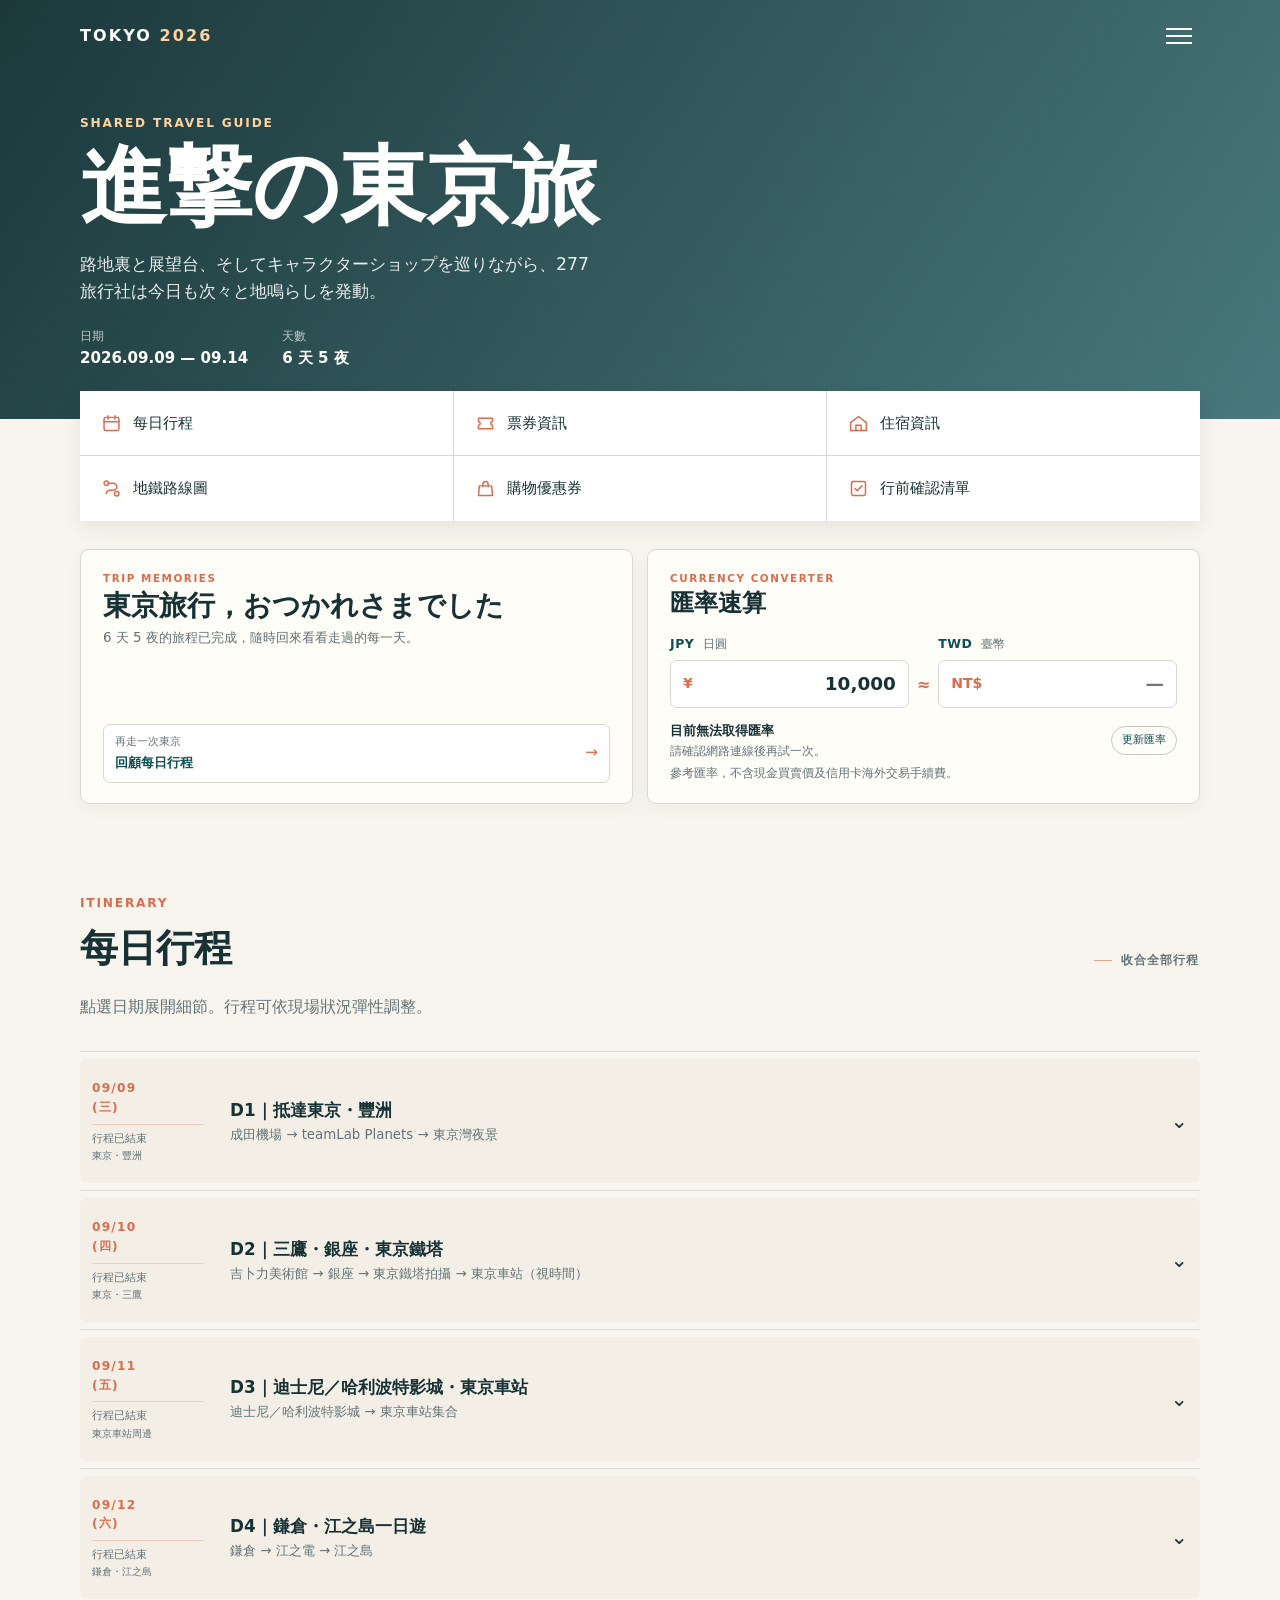
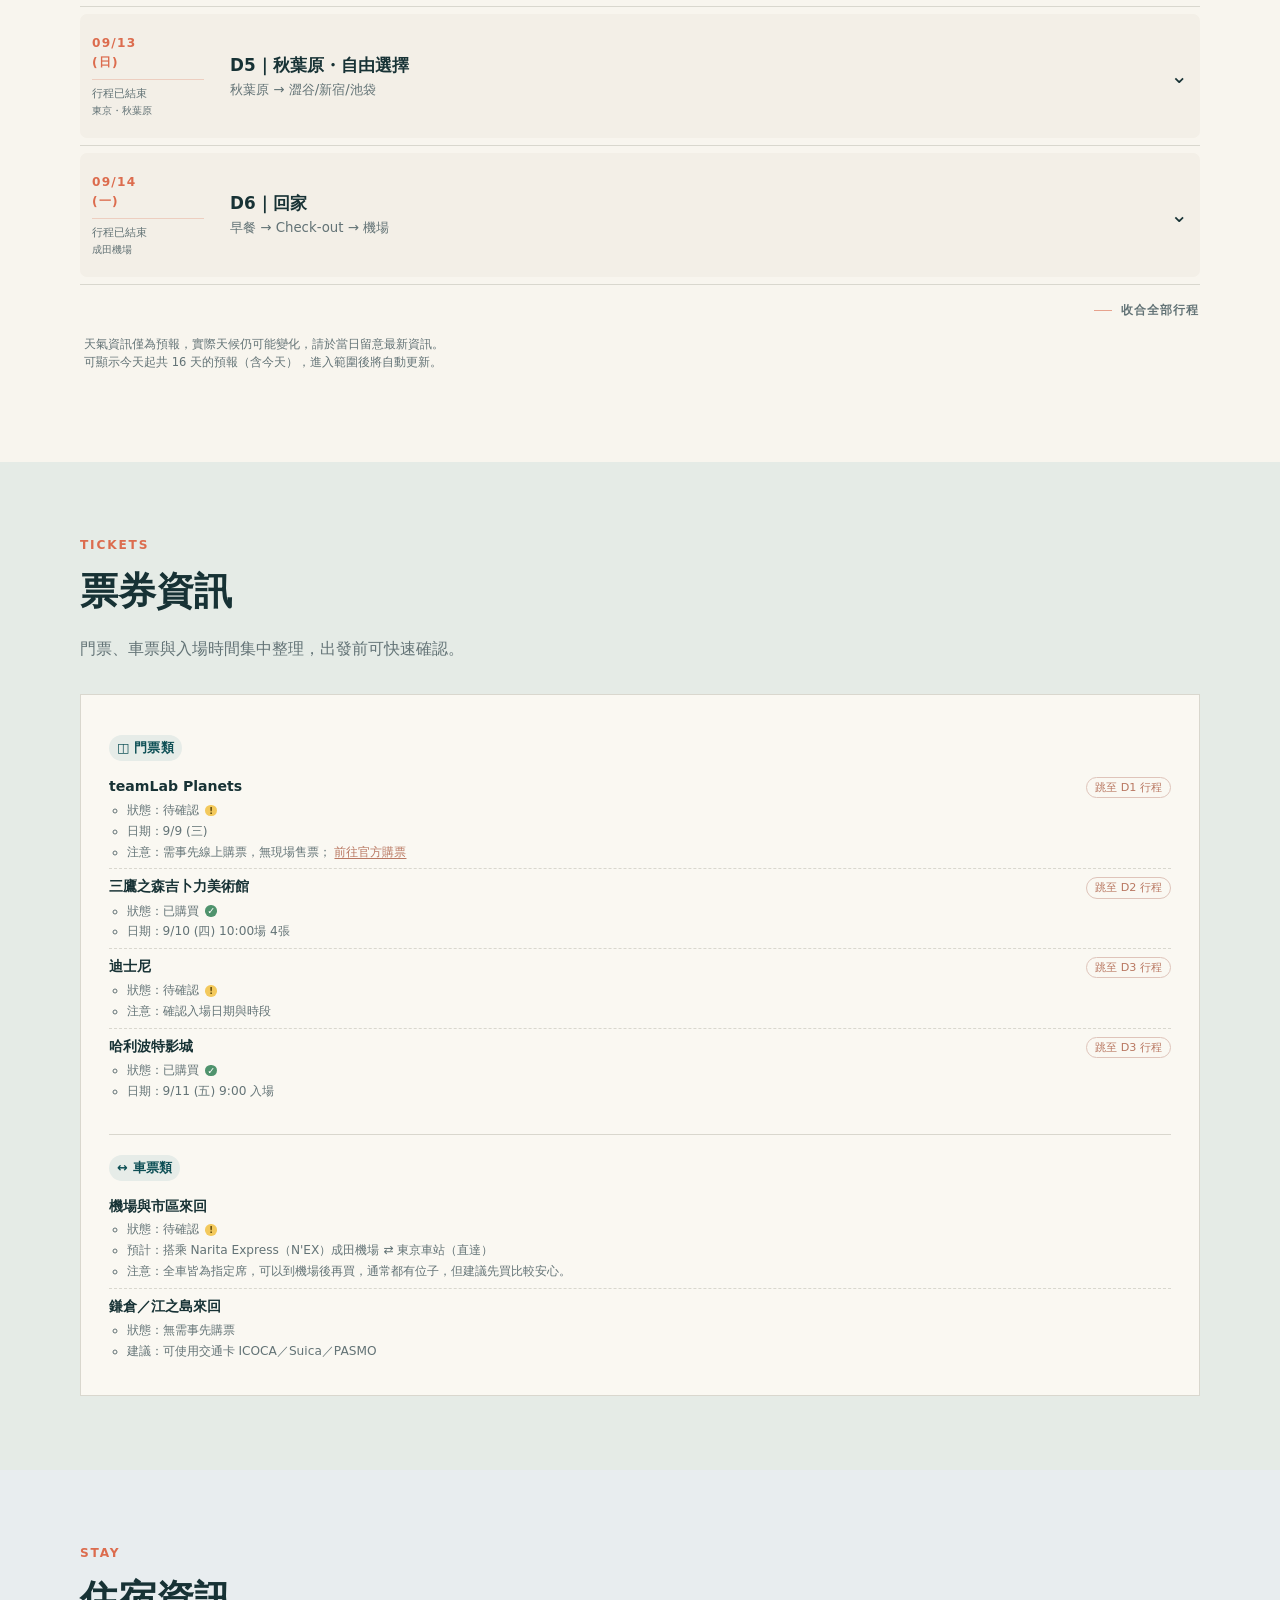
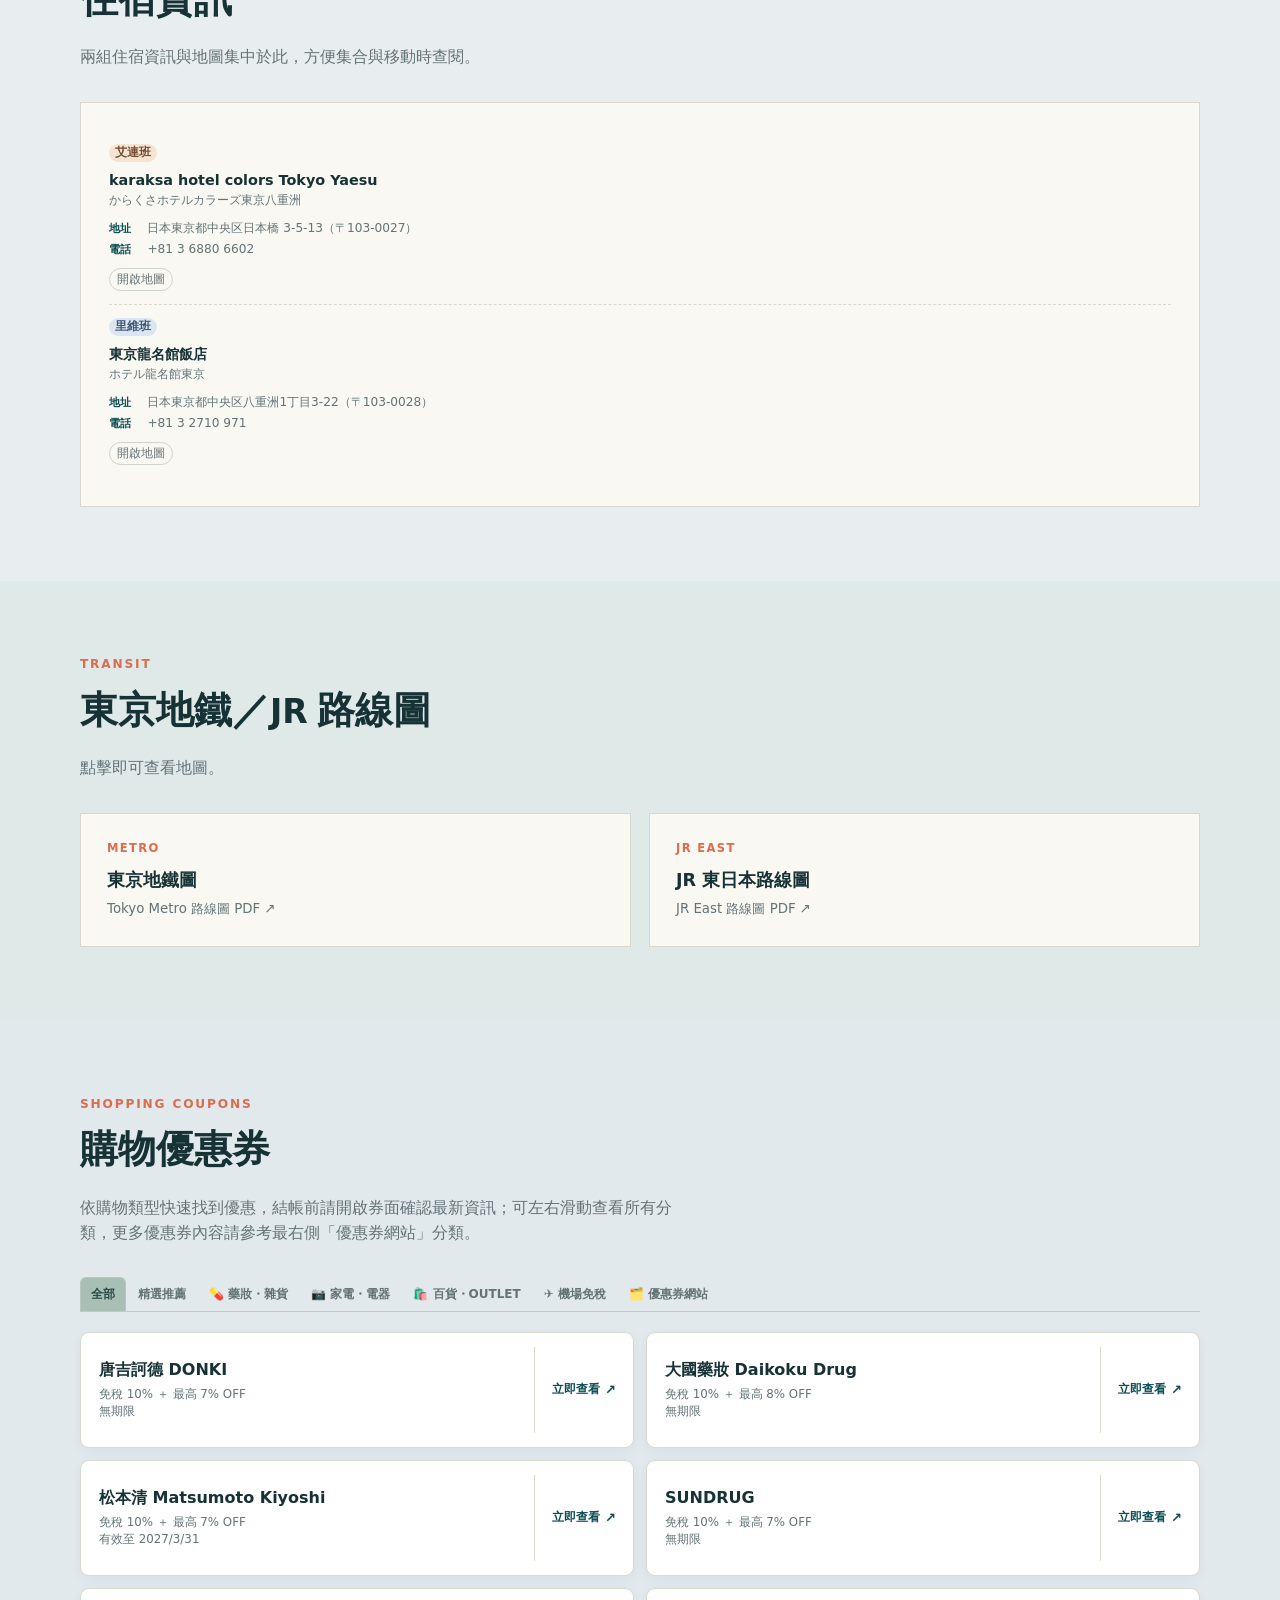
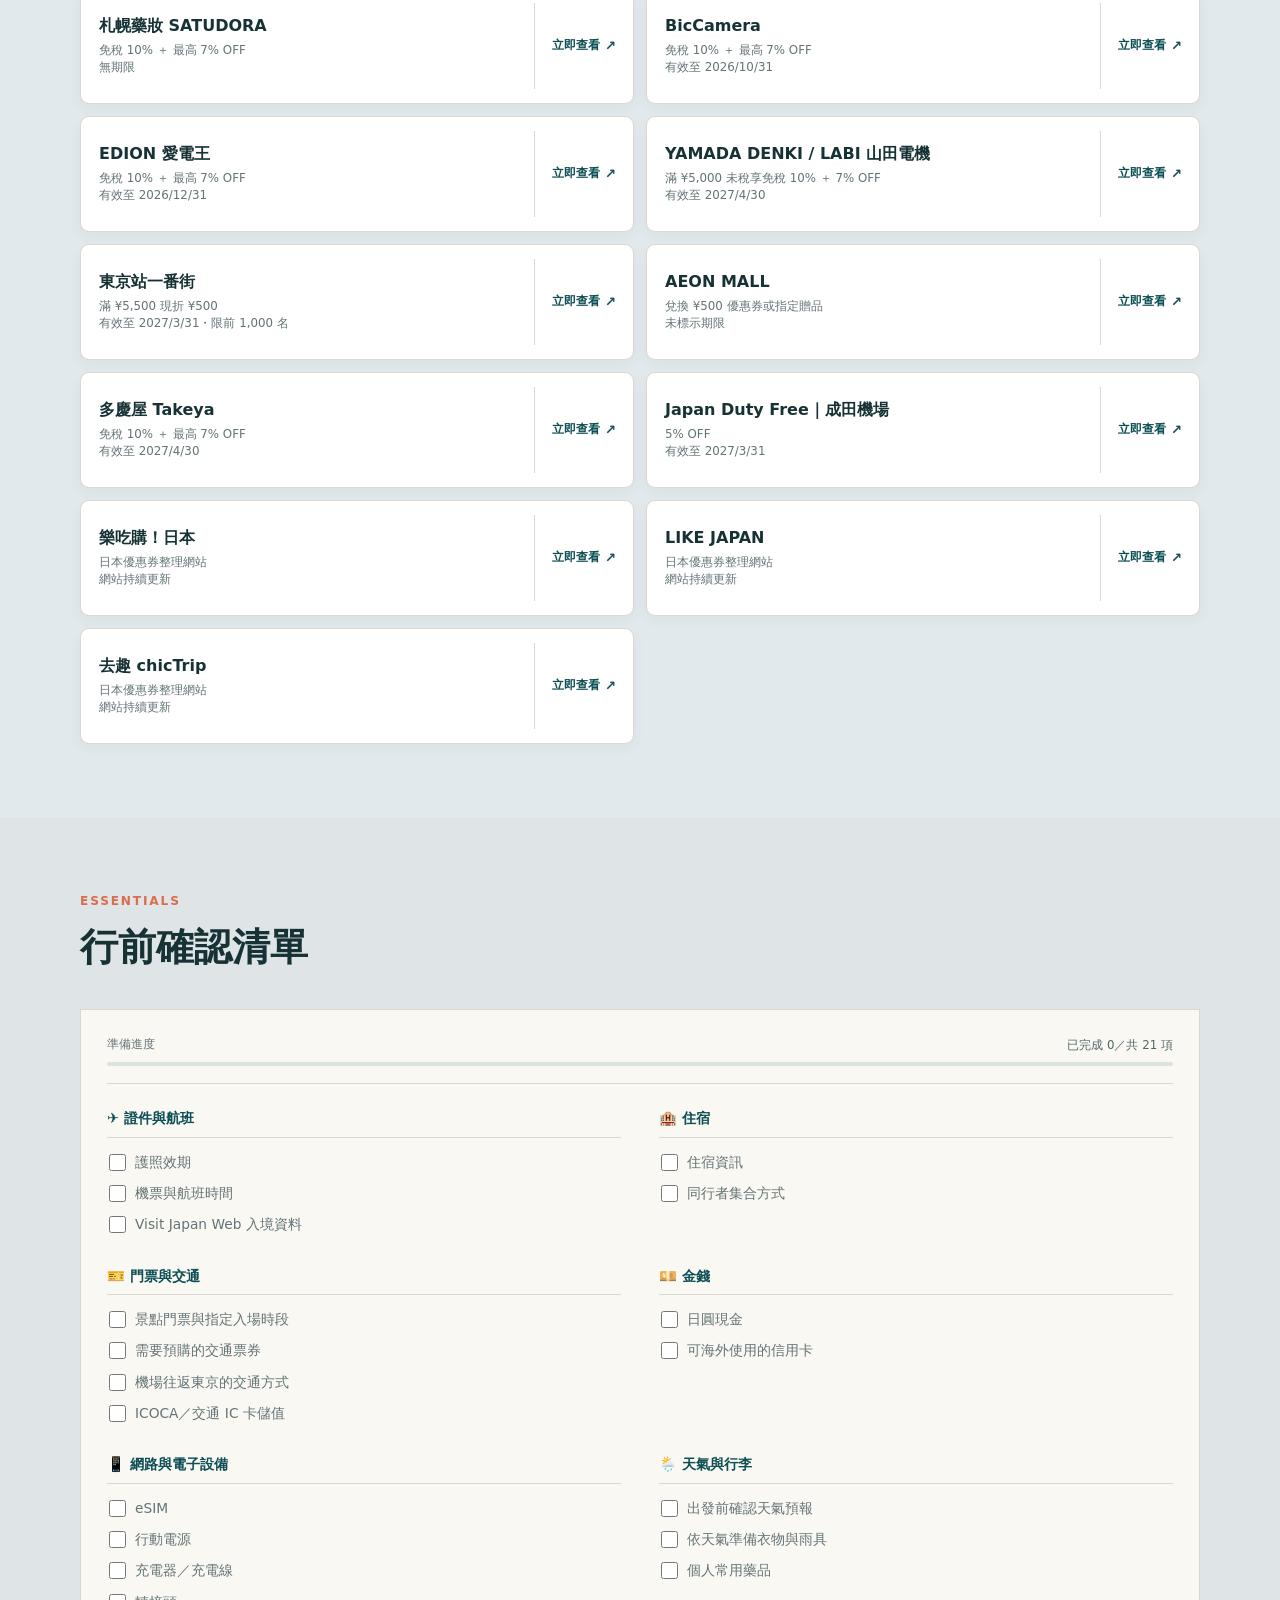
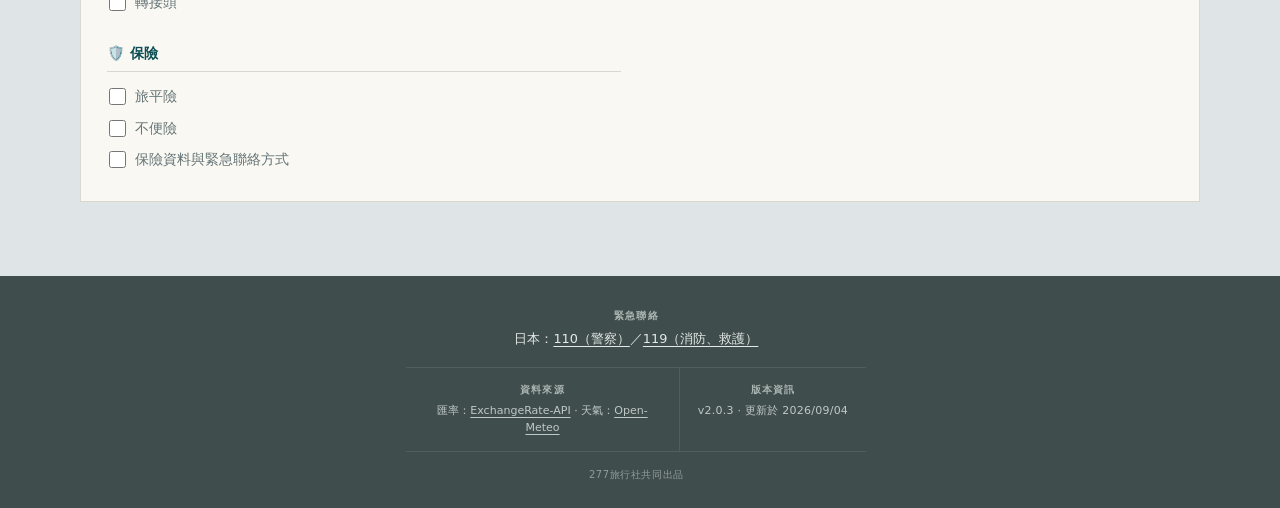
==== commit c269e602: "Refine fixed navigation bar border radius" ====
--- a/index.html
+++ b/index.html
@@ -16,7 +16,7 @@
     <link rel="manifest" href="manifest.webmanifest" />
     <link rel="icon" href="icon.svg" type="image/svg+xml" />
     <link rel="apple-touch-icon" href="icon.svg" />
-    <link rel="stylesheet" href="styles.css?v=2.0.1" />
+    <link rel="stylesheet" href="styles.css?v=2.0.3" />
   </head>
   <body>
     <svg class="icon-sprite" aria-hidden="true">
@@ -2668,7 +2668,7 @@
             </div>
             <div class="footer-version-block">
               <span class="footer-label">版本資訊</span>
-              <p>v2.0.2 · 更新於 2026/09/04</p>
+              <p>v2.0.3 · 更新於 2026/09/04</p>
             </div>
           </div>
           <small class="footer-brand">277旅行社共同出品</small>
--- a/styles.css
+++ b/styles.css
@@ -245,8 +245,8 @@
 .mobile-page-nav { display:none; }
 @media (max-width:620px) {
   .footer { padding-bottom:calc(102px + env(safe-area-inset-bottom)); }
-  .mobile-page-nav { position:fixed; z-index:10; right:10px; bottom:calc(8px + env(safe-area-inset-bottom)); left:10px; display:grid; grid-template-columns:repeat(2,minmax(0,1fr)); gap:4px; padding:5px; border:1px solid #cfd5d1cc; border-radius:14px; background:rgba(250,248,242,.9); box-shadow:0 8px 26px #17323524; backdrop-filter:blur(14px); -webkit-backdrop-filter:blur(14px); }
-  .mobile-page-nav a { display:flex; min-height:48px; align-items:center; justify-content:center; gap:8px; border-radius:10px; color:#7b8888; font-size:.72rem; font-weight:500; text-decoration:none; }
+  .mobile-page-nav { position:fixed; z-index:10; bottom:calc(10px + env(safe-area-inset-bottom)); left:50%; display:grid; width:calc(100% - 36px); max-width:420px; grid-template-columns:repeat(2,minmax(0,1fr)); gap:4px; padding:5px; border:1px solid #cfd5d1cc; border-radius:999px; background:rgba(250,248,242,.9); box-shadow:0 8px 26px #17323524; transform:translateX(-50%); backdrop-filter:blur(14px); -webkit-backdrop-filter:blur(14px); }
+  .mobile-page-nav a { display:flex; min-height:48px; align-items:center; justify-content:center; gap:8px; border-radius:999px; color:#7b8888; font-size:.72rem; font-weight:500; text-decoration:none; }
   .mobile-page-nav a[aria-current="page"] { color:var(--teal); background:#e8eeea; }
   .mobile-page-nav svg { width:19px; height:19px; fill:none; stroke:currentColor; stroke-width:1.65; stroke-linecap:round; stroke-linejoin:round; }
   .mobile-page-nav a:focus-visible { outline:2px solid var(--accent); outline-offset:1px; }
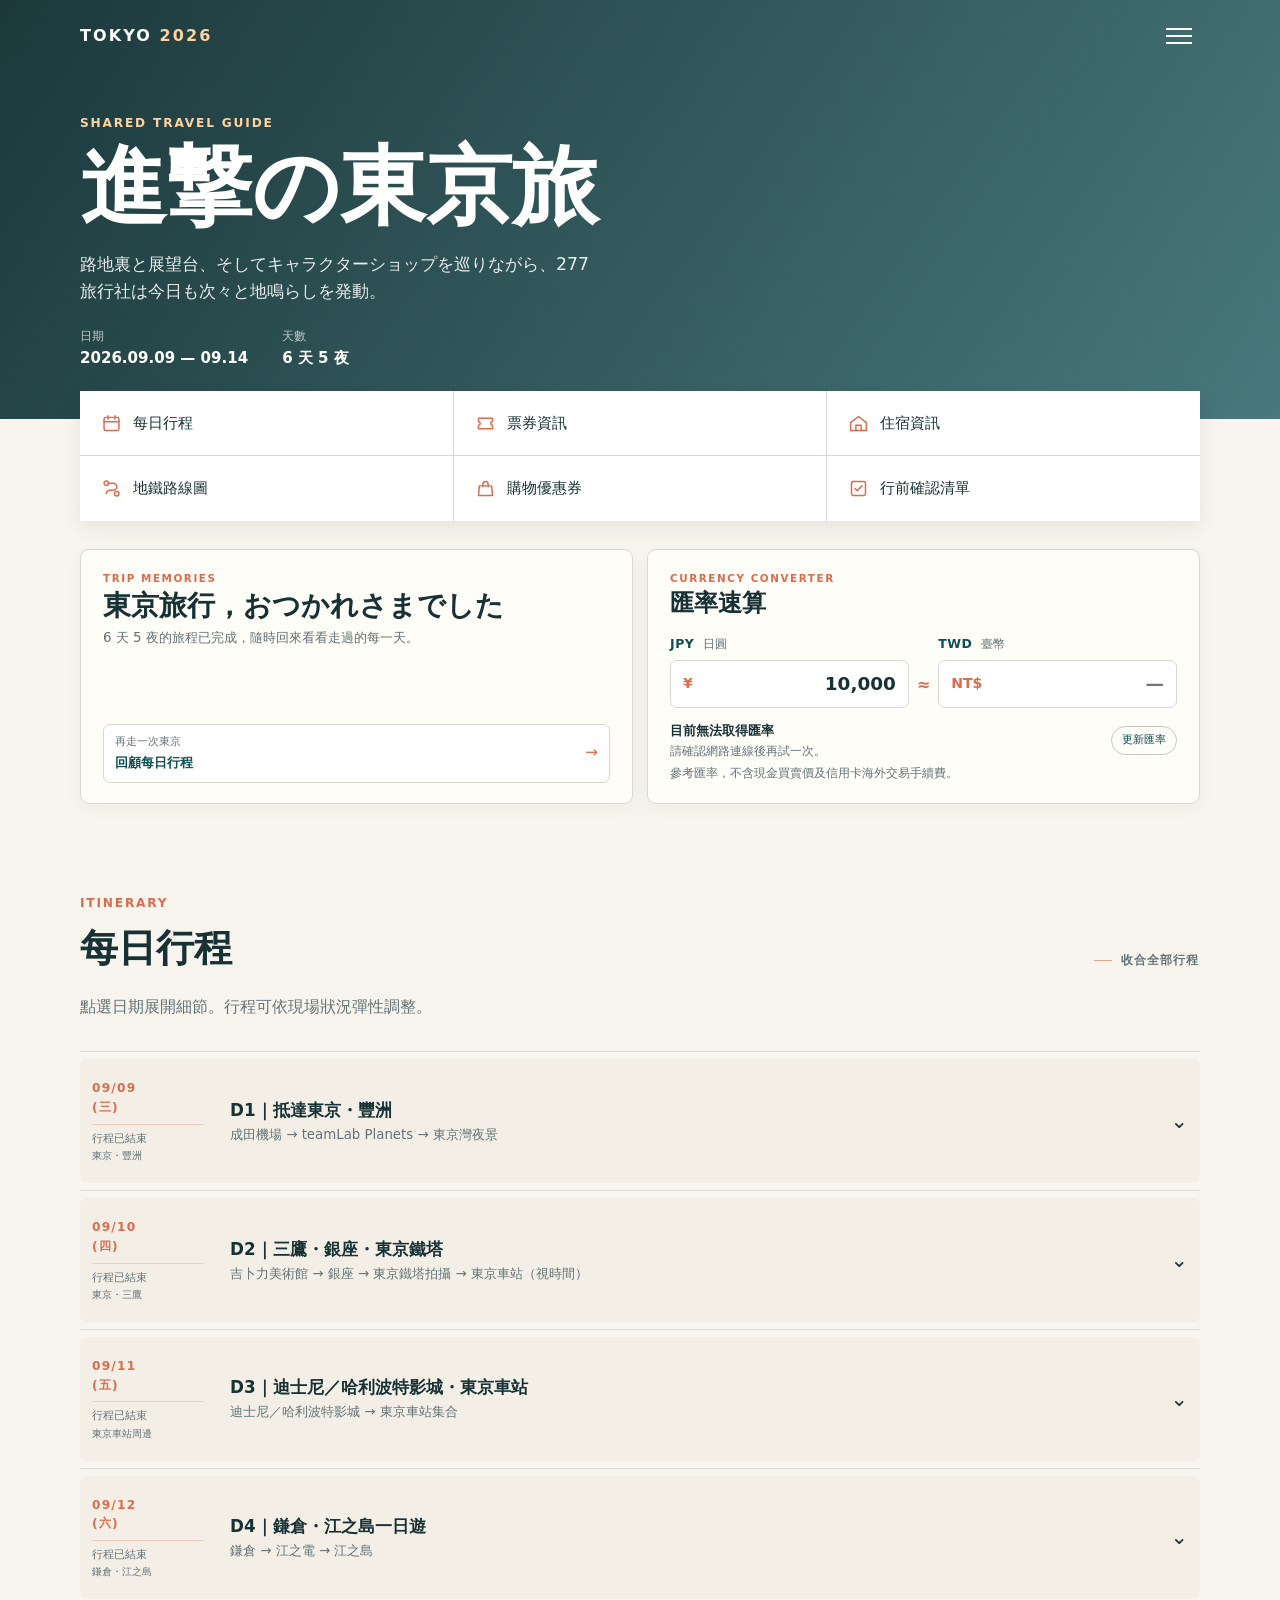
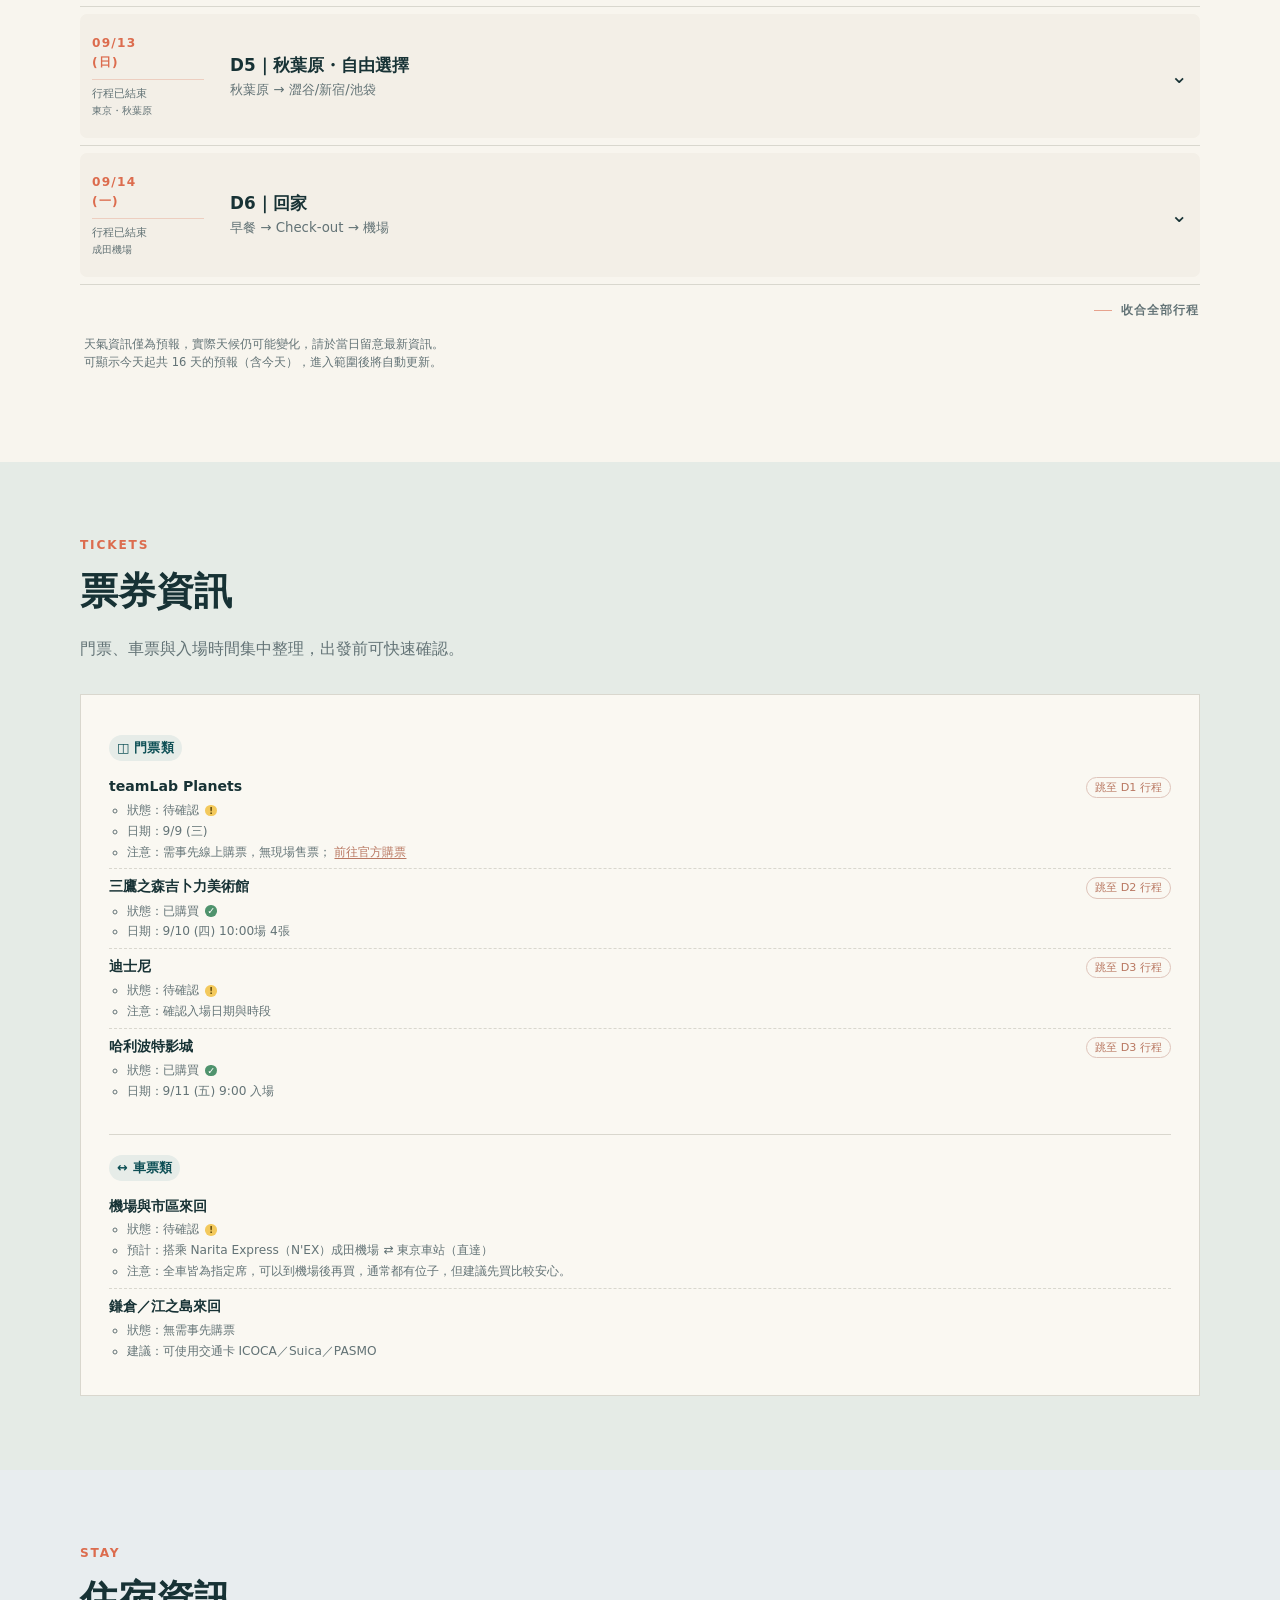
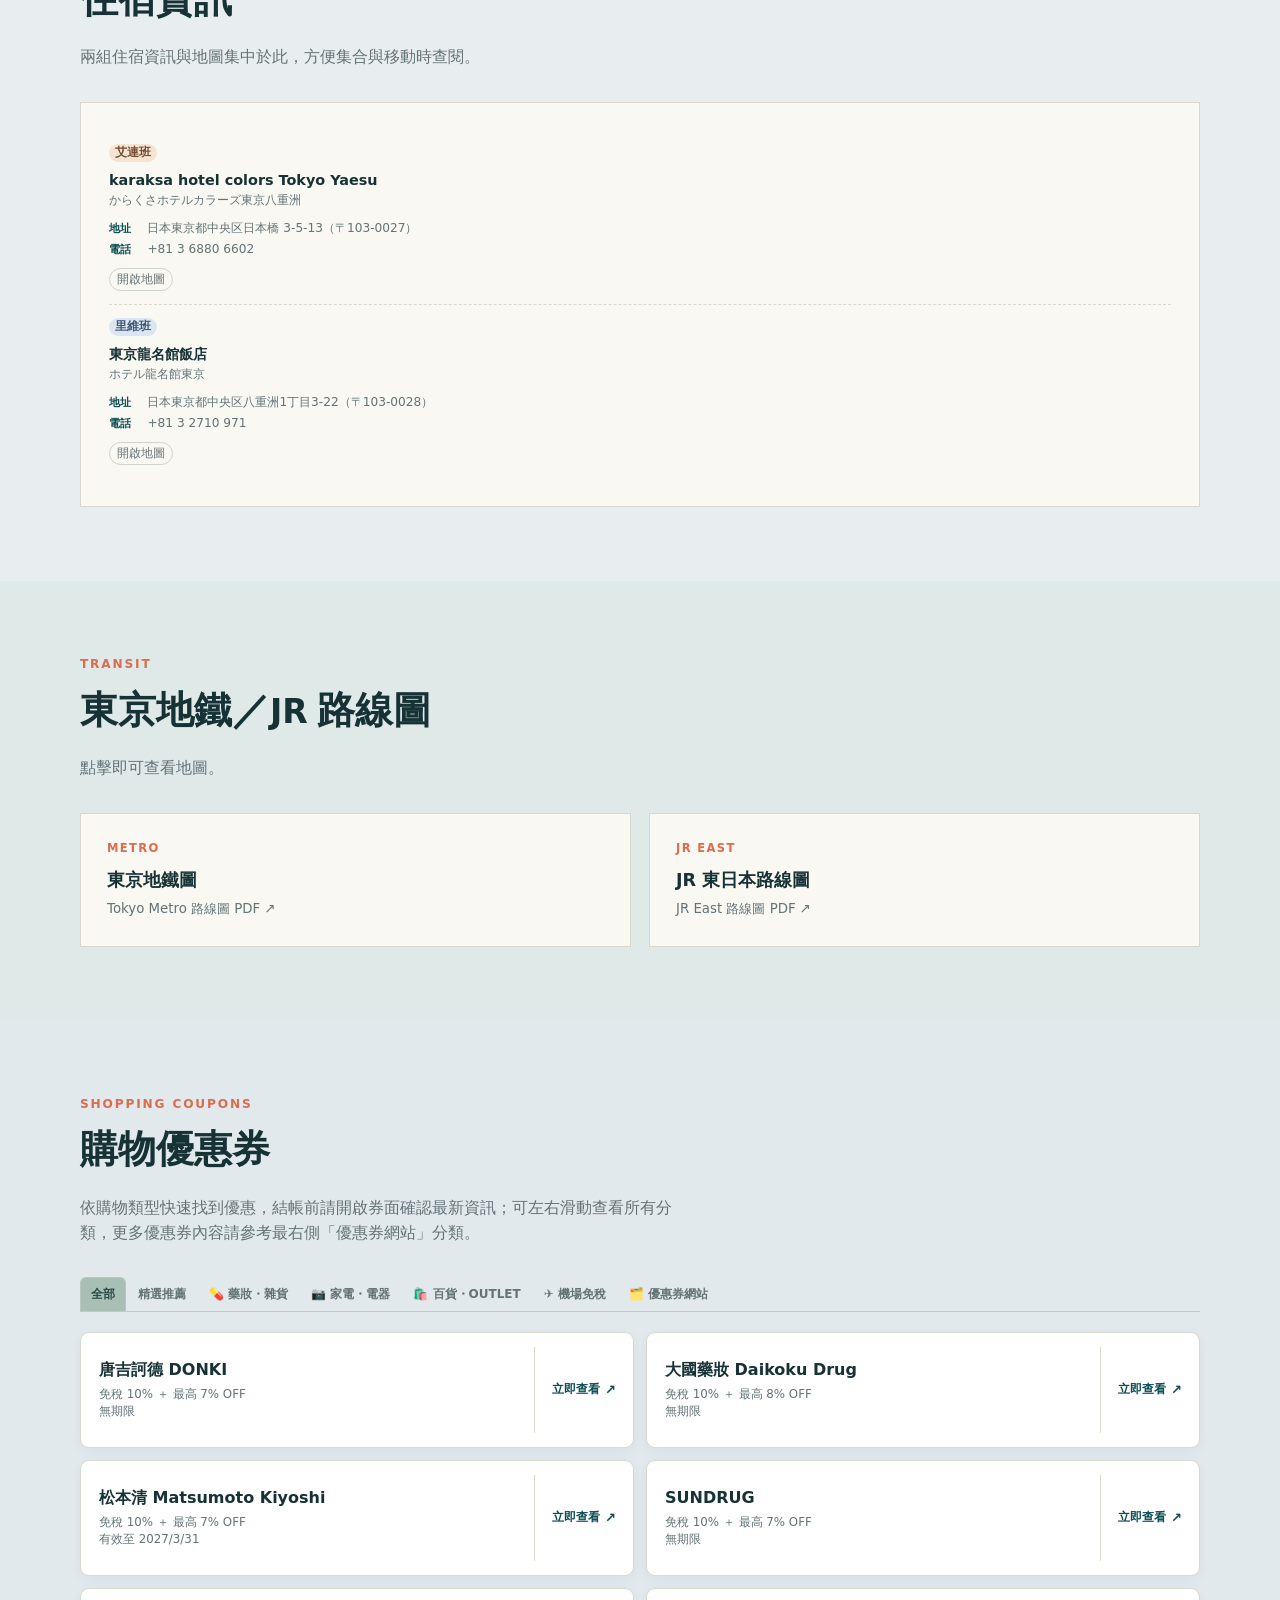
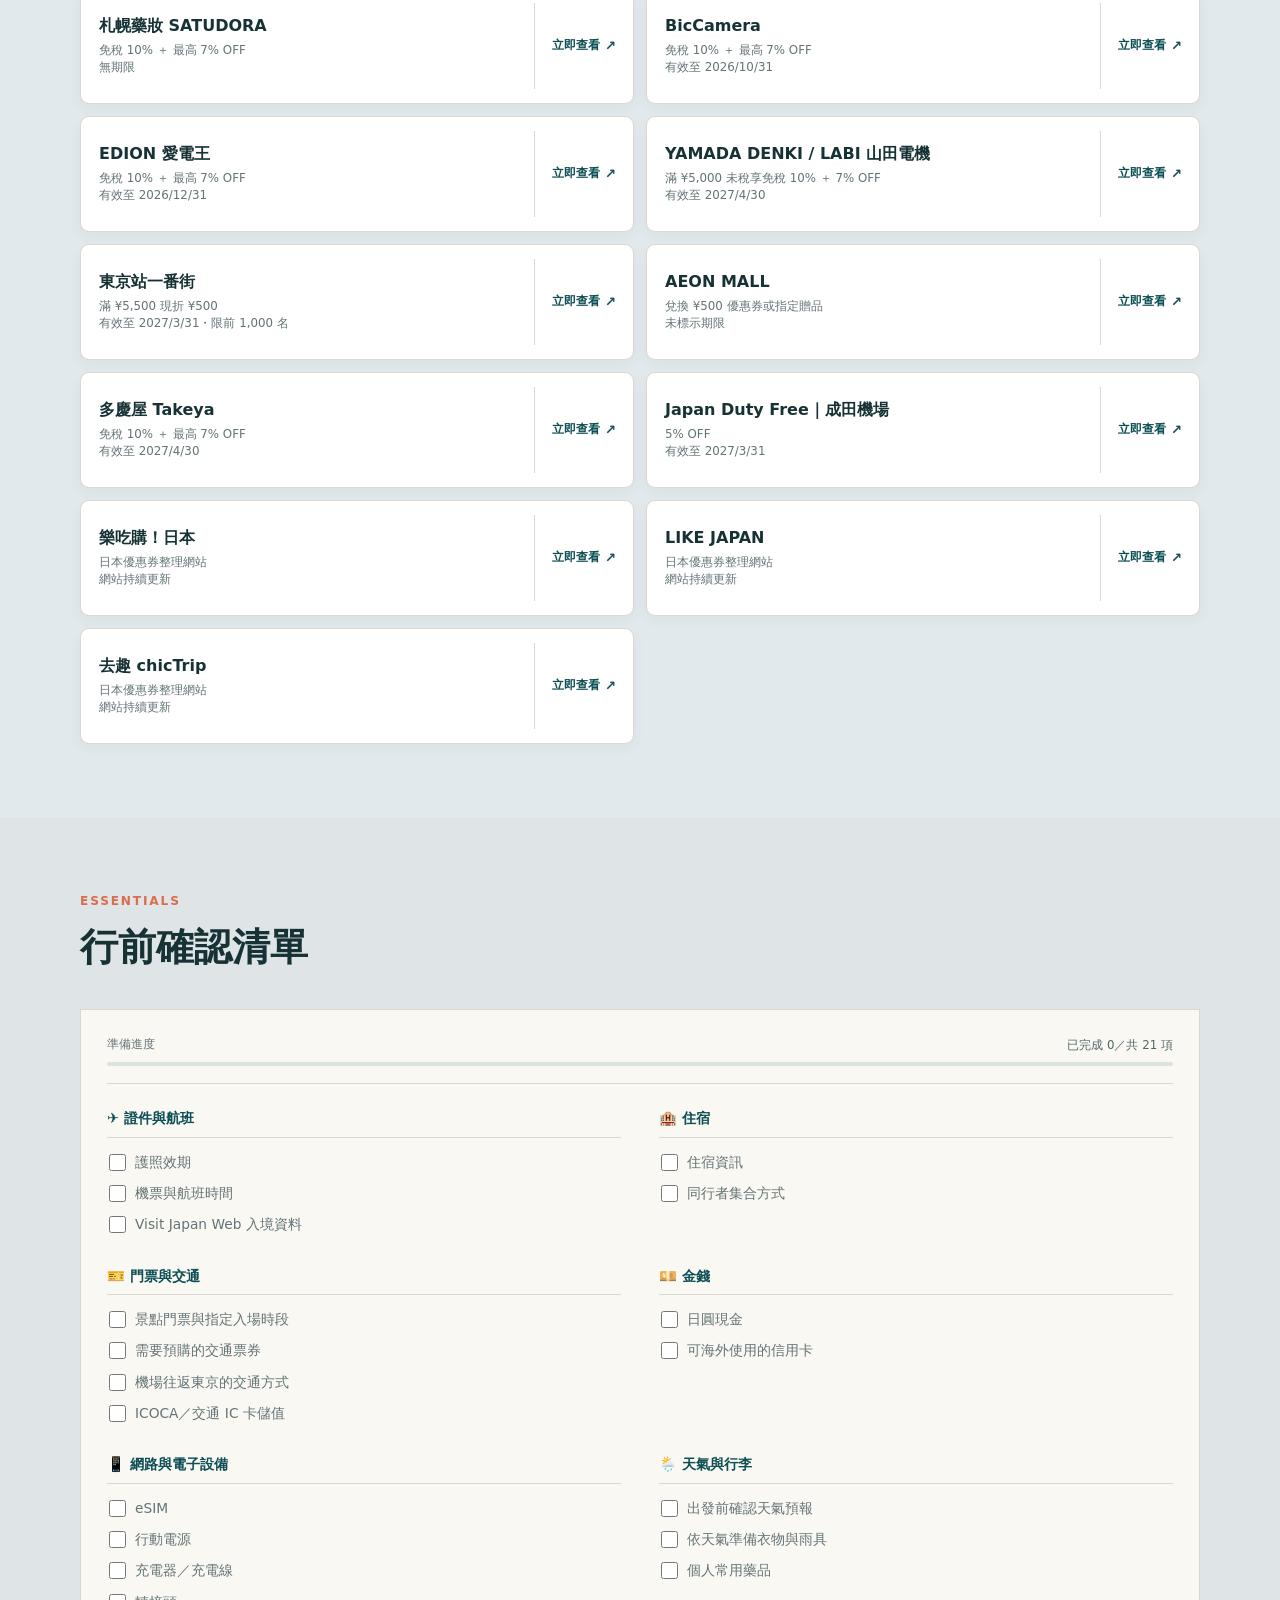
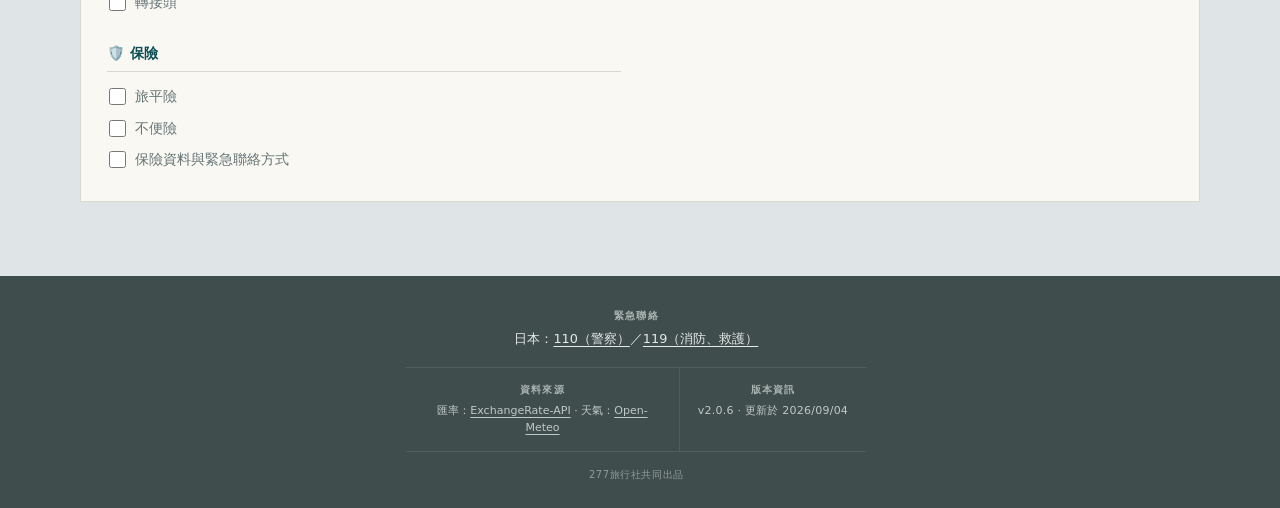
==== commit b3ef1246: "Refine fixed navigation visuals and add remaining important reminder count" ====
--- a/index.html
+++ b/index.html
@@ -16,7 +16,7 @@
     <link rel="manifest" href="manifest.webmanifest" />
     <link rel="icon" href="icon.svg" type="image/svg+xml" />
     <link rel="apple-touch-icon" href="icon.svg" />
-    <link rel="stylesheet" href="styles.css?v=2.0.3" />
+    <link rel="stylesheet" href="styles.css?v=2.0.6" />
   </head>
   <body>
     <svg class="icon-sprite" aria-hidden="true">
@@ -97,7 +97,7 @@
               >
               <a href="personal-tools.html"
                 ><svg aria-hidden="true"><use href="#icon-person" /></svg
-                >個人頁面</a
+                >我的頁面</a
               >
             </div>
           </div>
@@ -170,6 +170,7 @@
                 <strong data-trip-weather-summary>天氣載入中</strong>
                 <span data-trip-weather-location></span>
               </div>
+              <a class="trip-personal-reminder" href="personal-tools.html" data-trip-personal-reminder hidden></a>
             </div>
             <div class="trip-status-actions" data-trip-status-actions></div>
           </div>
@@ -2668,7 +2669,7 @@
             </div>
             <div class="footer-version-block">
               <span class="footer-label">版本資訊</span>
-              <p>v2.0.3 · 更新於 2026/09/04</p>
+              <p>v2.0.6 · 更新於 2026/09/04</p>
             </div>
           </div>
           <small class="footer-brand">277旅行社共同出品</small>
@@ -2694,7 +2695,7 @@
           <circle cx="12" cy="8" r="3.5" />
           <path d="M5.5 20a6.5 6.5 0 0 1 13 0" />
         </svg>
-        <span>個人頁面</span>
+        <span>我的頁面</span>
       </a>
     </nav>
     <dialog class="ticket-dialog" aria-labelledby="ticket-dialog-title">
@@ -2739,7 +2740,7 @@
       <span>已取得新版內容</span>
       <button class="update-now" type="button">立即更新</button>
     </div>
-    <script src="script.js?v=2.0.0"></script>
+    <script src="script.js?v=2.0.4"></script>
     <script src="exchange-rate.js"></script>
     <script src="weather.js?v=1.31.0"></script>
     <script src="pwa.js?v=1.30.0"></script>
--- a/styles.css
+++ b/styles.css
@@ -10,6 +10,7 @@
 .hero-content { padding:38px 0 48px; }.eyebrow { margin:0 0 8px; color:var(--accent); font-size:.76rem; font-weight:800; letter-spacing:.15em; }.hero .eyebrow { color:#ffd2a0; }.hero h1 { margin:0; font-family:Georgia,"Noto Serif TC",serif; font-size:clamp(2.8rem,8vw,5.4rem); line-height:1.08; }.hero-copy { max-width:32rem; font-size:1.08rem; opacity:.9; }.trip-meta { display:flex; gap:34px; margin-top:22px; }.trip-meta div { display:grid; gap:2px; }.trip-meta span { font-size:.74rem; opacity:.7; }.trip-meta strong { font-size:.94rem; }
 .app-install { display:inline-flex; align-items:center; gap:8px; margin-top:22px; padding:9px 14px; border:1px solid #ffffff66; border-radius:999px; color:#fff; background:#ffffff12; font:inherit; font-size:.78rem; font-weight:700; cursor:pointer; backdrop-filter:blur(6px); }.app-install[hidden] { display:none; }.app-install:hover,.app-install:focus-visible { background:#ffffff25; }.app-install > span[aria-hidden] { font-size:1rem; }
 .trip-status { position:relative; z-index:2; margin-top:-22px; }.trip-status[hidden] { display:none; }.trip-status-card { display:grid; grid-template-columns:minmax(220px,.7fr) minmax(0,1.3fr); gap:22px; align-items:center; padding:18px 22px; border:1px solid var(--line); border-radius:9px; background:#fffdf8; box-shadow:0 7px 20px #18323516; }.trip-status-copy .eyebrow { margin-bottom:3px; font-size:.65rem; }.trip-status-copy h2 { margin:0; font-family:Georgia,"Noto Serif TC",serif; font-size:clamp(1.35rem,3vw,1.75rem); line-height:1.2; }.trip-status-lead { margin:5px 0 0; color:var(--muted); font-size:.84rem; }.trip-status-lead:empty { display:none; }.trip-status-weather { display:flex; flex-wrap:wrap; align-items:center; gap:4px 7px; margin-top:8px; color:var(--teal); }.trip-status-weather[hidden] { display:none; }.trip-status-weather-icon { font-size:1rem; }.trip-status-weather strong { font-size:.82rem; }.trip-status-weather > span:last-child { color:var(--muted); font-size:.68rem; }.trip-status-actions { display:grid; gap:8px; }.trip-status[data-trip-phase="before"] .trip-status-actions { grid-template-columns:repeat(2,minmax(0,1fr)); }.trip-status-action { display:grid; grid-template-columns:1fr auto; gap:2px 9px; align-items:center; min-width:0; padding:9px 11px; border:1px solid var(--line); border-radius:7px; color:var(--ink); background:#fff; text-decoration:none; transition:border-color .2s,background .2s,transform .2s; }.trip-status-action:hover,.trip-status-action:focus-visible { border-color:#b9c7c5; background:#fff7ec; transform:translateY(-1px); }.trip-status-action span { overflow:hidden; color:var(--muted); font-size:.68rem; text-overflow:ellipsis; white-space:nowrap; }.trip-status-action strong { grid-column:1; color:var(--teal); font-size:.8rem; }.trip-status-action::after { grid-column:2; grid-row:1 / span 2; content:"→"; color:var(--accent); font-size:.95rem; }.trip-status-action-primary { border-color:#0d4f5528; background:#f5f8f6; }.quick-links { display:grid; grid-template-columns:repeat(3,1fr); gap:1px; margin-top:16px; background:var(--line); box-shadow:0 8px 25px #18323520; }.quick-links a { display:flex; align-items:center; gap:11px; padding:21px; background:#fff; font-size:.92rem; text-decoration:none; }.quick-links a:hover { background:#fff7ec; }.quick-links svg { width:21px; height:21px; flex:none; color:var(--accent); fill:none; stroke:currentColor; stroke-width:1.7; stroke-linecap:round; stroke-linejoin:round; transition:color .2s,transform .2s; }.quick-links a:hover svg,.quick-links a:focus-visible svg { color:var(--teal); transform:translateY(-1px); }.personal-page-entry { display:flex; justify-content:flex-end; padding-top:11px; }.personal-page-entry a { display:inline-flex; align-items:center; gap:8px; padding:5px 2px; color:var(--muted); font-size:.76rem; text-decoration:none; }.personal-page-entry svg { width:16px; height:16px; flex:none; fill:none; stroke:var(--accent); stroke-width:1.7; stroke-linecap:round; stroke-linejoin:round; }.personal-page-entry strong { margin-right:7px; color:var(--teal); font-weight:500; }.personal-page-entry > a > span:last-child { color:var(--accent); transition:transform .2s; }.personal-page-entry a:hover,.personal-page-entry a:focus-visible { color:var(--ink); }.personal-page-entry a:hover > span:last-child,.personal-page-entry a:focus-visible > span:last-child { transform:translateX(2px); }
+.trip-personal-reminder { display:inline-block; margin-top:9px; color:#bd6c4f; font-size:.74rem; line-height:1.45; text-decoration:none; }.trip-personal-reminder[hidden] { display:none; }.trip-personal-reminder strong { color:#aa553c; font-weight:800; }.trip-personal-reminder:hover,.trip-personal-reminder:focus-visible { color:#9f5039; text-decoration:underline; text-underline-offset:3px; }
 .currency-section { padding-top:54px; }.currency-card { display:grid; grid-template-columns:minmax(210px,.75fr) minmax(0,1.6fr); gap:46px; align-items:center; padding:32px 36px; border:1px solid var(--line); border-radius:10px; background:#fffdf8; box-shadow:0 8px 24px #1832350d; }.currency-intro h2 { margin:0; font-family:Georgia,"Noto Serif TC",serif; font-size:1.8rem; }.currency-intro > p:last-child { margin:7px 0 0; color:var(--muted); font-size:.88rem; }.currency-fields { display:grid; grid-template-columns:minmax(0,1fr) auto minmax(0,1fr); gap:14px; align-items:end; }.currency-field { display:grid; gap:6px; }.currency-field > span:first-child { color:var(--muted); font-size:.78rem; }.currency-field > span:first-child strong { margin-right:5px; color:var(--teal); letter-spacing:.04em; }.currency-input-wrap { display:flex; align-items:center; gap:8px; min-width:0; padding:9px 12px; border:1px solid var(--line); border-radius:7px; background:#fff; transition:border-color .2s,box-shadow .2s; }.currency-input-wrap:focus-within { border-color:var(--teal); box-shadow:0 0 0 3px #0d4f5517; }.currency-input-wrap > span { flex:none; color:var(--accent); font-size:.88rem; font-weight:700; }.currency-input-wrap input { width:100%; min-width:0; padding:0; border:0; outline:0; color:var(--ink); background:transparent; font:inherit; font-size:1.15rem; font-weight:700; text-align:right; }.currency-input-wrap input:disabled { color:var(--muted); }.currency-equals { padding-bottom:10px; color:var(--accent); font-weight:800; }.currency-meta { display:flex; align-items:center; justify-content:space-between; gap:18px; margin-top:13px; }.currency-meta strong { display:block; color:var(--ink); font-size:.8rem; }.currency-meta p { margin:2px 0 0; color:var(--muted); font-size:.72rem; }.currency-refresh { flex:none; padding:5px 0; border:0; color:var(--teal); background:transparent; font:inherit; font-size:.74rem; font-weight:700; text-decoration:underline; text-underline-offset:3px; cursor:pointer; }.currency-refresh:hover,.currency-refresh:focus-visible { color:var(--accent); }.currency-refresh:disabled { color:var(--muted); cursor:wait; }.currency-disclaimer { margin:12px 0 0; padding-top:10px; border-top:1px dashed var(--line); color:var(--muted); font-size:.68rem; }.currency-disclaimer a { color:var(--teal); }
 .section { padding:90px 0; }.section-heading { max-width:38rem; margin-bottom:32px; }.section-heading h2 { margin:0; font-family:Georgia,"Noto Serif TC",serif; font-size:2.35rem; }.itinerary-title-row { display:flex; align-items:baseline; justify-content:space-between; gap:16px; }.collapse-days { display:inline-flex; align-items:center; gap:9px; padding:5px 1px; border:0; color:var(--muted); background:transparent; font:inherit; font-size:.72rem; font-weight:600; letter-spacing:.08em; cursor:pointer; white-space:nowrap; transition:color .2s; }.collapse-days::before { content:""; width:18px; height:1px; background:var(--accent); opacity:.6; transition:width .2s,opacity .2s; }.collapse-days:hover,.collapse-days:focus-visible { color:var(--ink); }.collapse-days:hover::before,.collapse-days:focus-visible::before { width:24px; opacity:1; }.section-heading > p:last-child { color:var(--muted); }.day-list { border-top:1px solid var(--line); }.day-card { border-bottom:1px solid var(--line); }.day-card summary { display:grid; grid-template-columns:100px 1fr 24px; align-items:center; gap:14px; margin:7px 0; padding:20px 12px; border-radius:7px; background:#f3efe7; cursor:pointer; list-style:none; transition:background .2s; }.day-card summary:hover { background:#ebe4d9; }.day-card[open] summary { background:#ebe4d9; }.day-card summary::-webkit-details-marker { display:none; }.day-number { color:var(--accent); font-size:.76rem; font-weight:bold; letter-spacing:.1em; }.day-card strong,.day-card small { display:block; }.day-card summary strong { color:var(--ink); font-size:1.05rem; font-weight:800; }.day-card small { margin-top:2px; color:var(--muted); }.chevron { text-align:right; font-size:1.3rem; transition:transform .2s; }.day-card[open] .chevron { transform:rotate(180deg); }.schedule { padding:0 4px 25px 118px; }.schedule > div { display:grid; grid-template-columns:64px 1fr; gap:16px; padding:12px 0; border-top:1px dashed var(--line); }.schedule > div:first-child { border-top:0; }.schedule time { color:#bf745f; font-size:.82rem; font-weight:400; line-height:1.45; }.schedule-content { min-width:0; }.schedule-content > strong { color:#405b5e; font-weight:600; }.schedule-list { margin:6px 0 0; padding-left:1.25rem; color:var(--muted); }.schedule-list li + li { margin-top:3px; }.place-map { display:inline-block; margin-left:4px; color:var(--teal); font-size:.8rem; white-space:nowrap; }.place-map:hover { color:var(--accent); }.visibility-link { display:inline-block; margin-top:12px; color:var(--teal); font-size:.88rem; font-weight:700; }
 #itinerary > .section-heading { max-width:none; }
@@ -245,9 +246,9 @@
 .mobile-page-nav { display:none; }
 @media (max-width:620px) {
   .footer { padding-bottom:calc(102px + env(safe-area-inset-bottom)); }
-  .mobile-page-nav { position:fixed; z-index:10; bottom:calc(10px + env(safe-area-inset-bottom)); left:50%; display:grid; width:calc(100% - 36px); max-width:420px; grid-template-columns:repeat(2,minmax(0,1fr)); gap:4px; padding:5px; border:1px solid #cfd5d1cc; border-radius:999px; background:rgba(250,248,242,.9); box-shadow:0 8px 26px #17323524; transform:translateX(-50%); backdrop-filter:blur(14px); -webkit-backdrop-filter:blur(14px); }
+  .mobile-page-nav { position:fixed; z-index:10; bottom:calc(16px + env(safe-area-inset-bottom)); left:50%; display:grid; width:calc(100% - 64px); max-width:380px; grid-template-columns:repeat(2,minmax(0,1fr)); gap:4px; padding:5px; border:1px solid rgba(255,255,255,.72); border-radius:999px; background:rgba(248,246,240,.76); box-shadow:0 12px 32px #17323526,0 3px 10px #17323517,inset 0 1px 0 #ffffffb8; transform:translateX(-50%); backdrop-filter:blur(20px) saturate(125%); -webkit-backdrop-filter:blur(20px) saturate(125%); }
   .mobile-page-nav a { display:flex; min-height:48px; align-items:center; justify-content:center; gap:8px; border-radius:999px; color:#7b8888; font-size:.72rem; font-weight:500; text-decoration:none; }
-  .mobile-page-nav a[aria-current="page"] { color:var(--teal); background:#e8eeea; }
+  .mobile-page-nav a[aria-current="page"] { color:var(--teal); background:rgba(221,233,226,.76); box-shadow:inset 0 0 0 1px #ffffff78,0 2px 7px #1732350b; }
   .mobile-page-nav svg { width:19px; height:19px; fill:none; stroke:currentColor; stroke-width:1.65; stroke-linecap:round; stroke-linejoin:round; }
   .mobile-page-nav a:focus-visible { outline:2px solid var(--accent); outline-offset:1px; }
   .back-to-top,.connection-status,.update-notice { bottom:calc(84px + env(safe-area-inset-bottom)); }
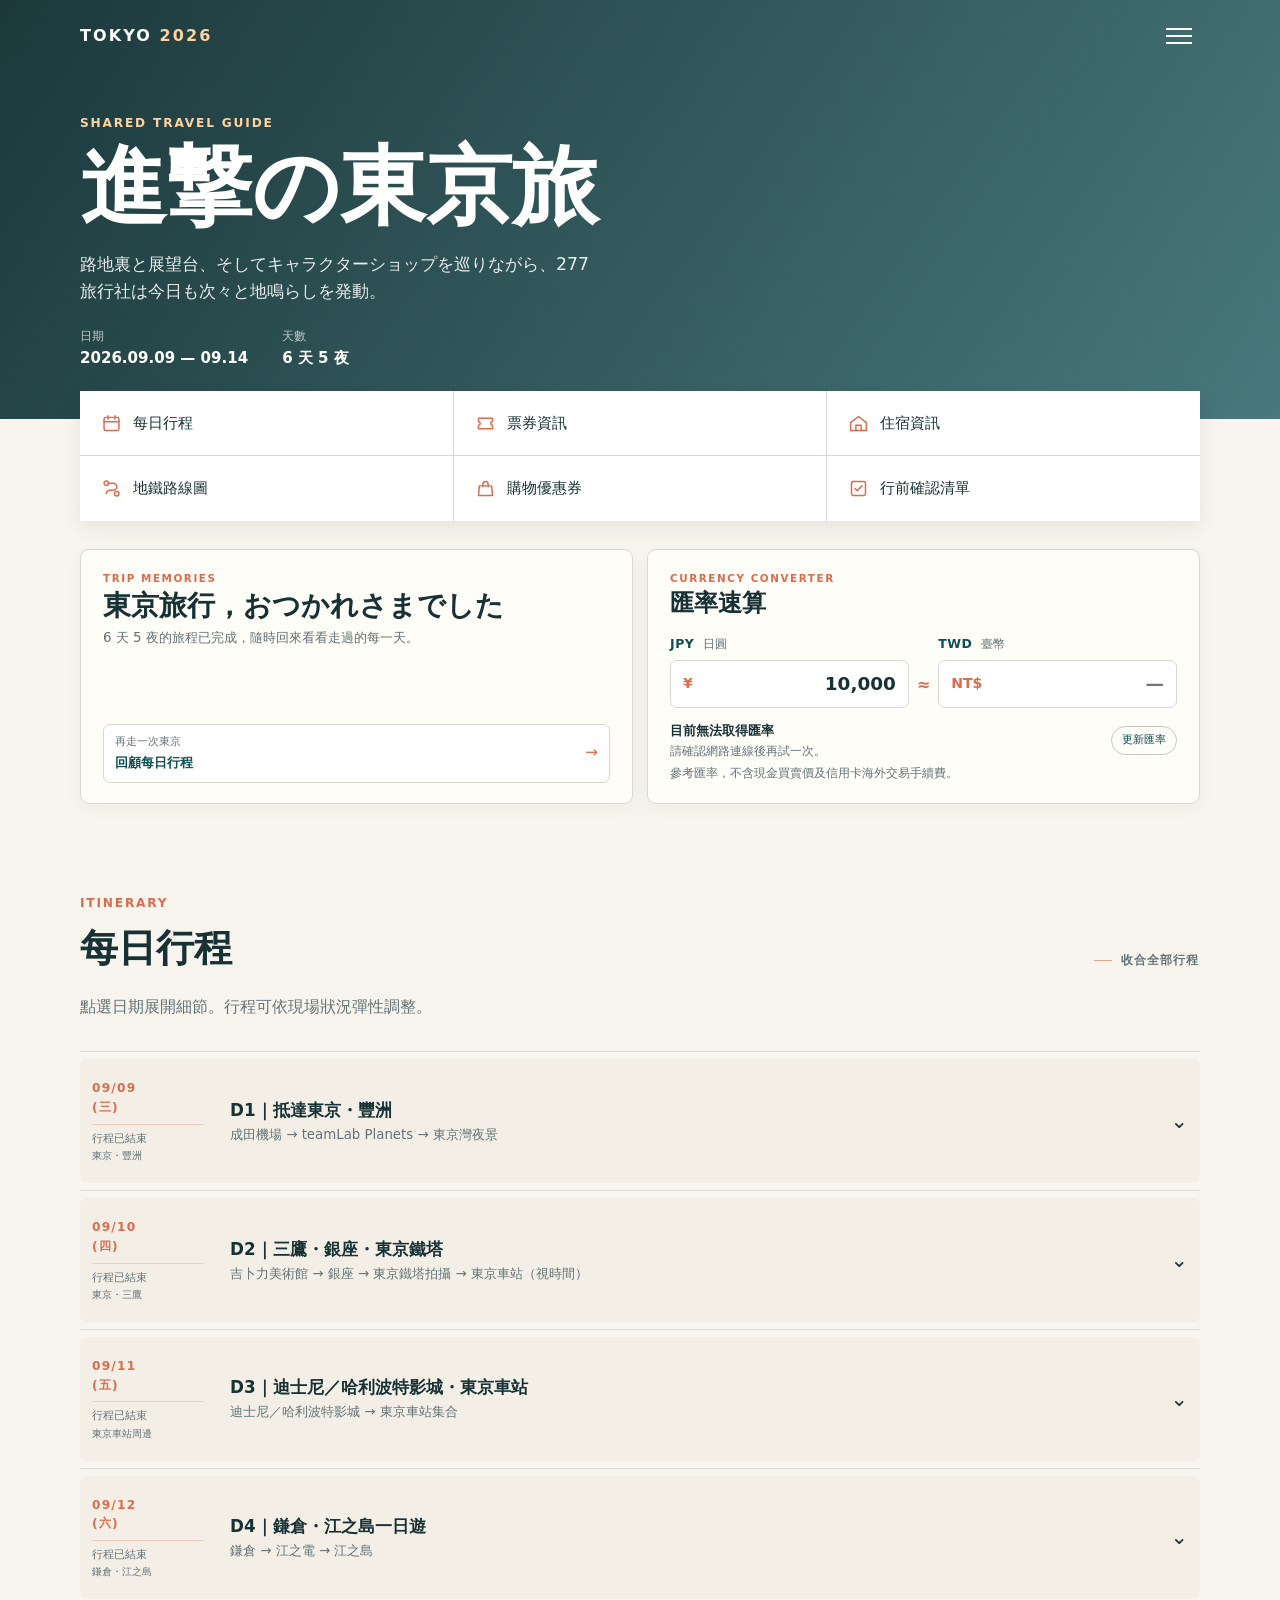
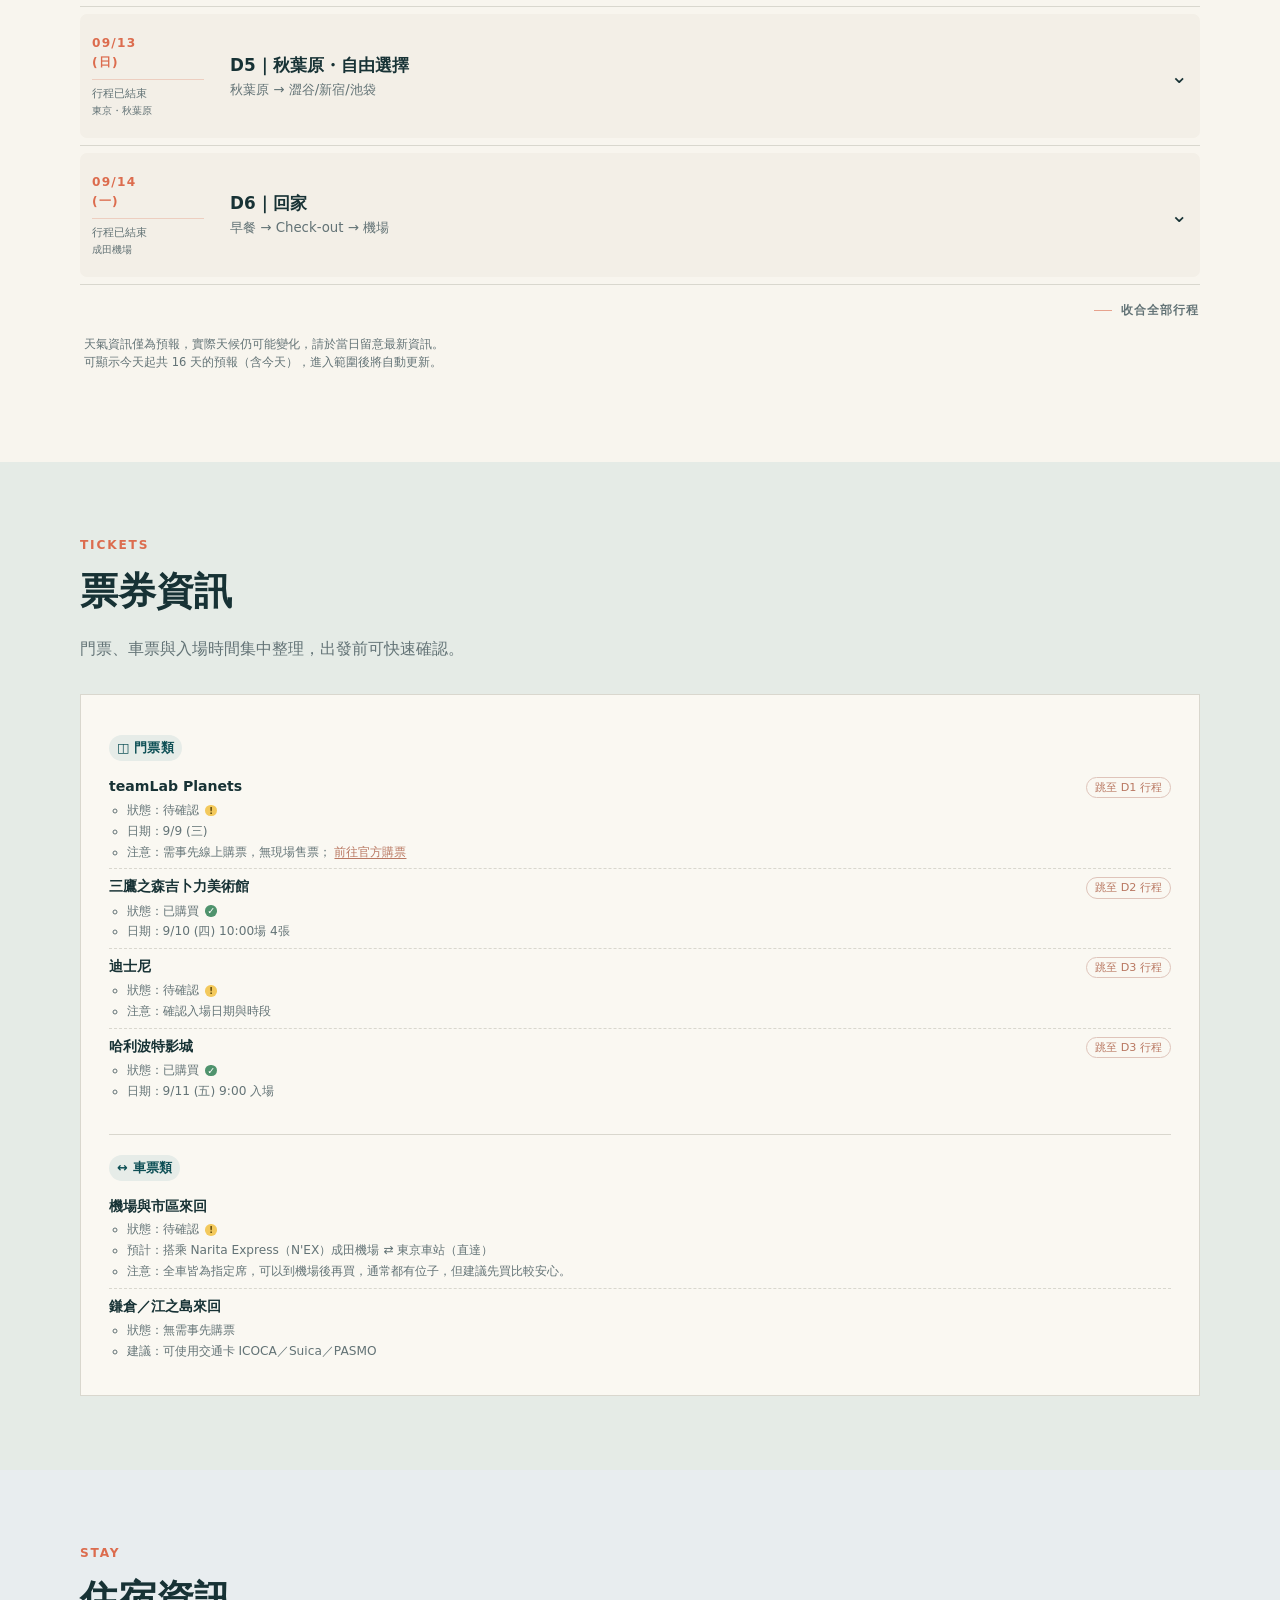
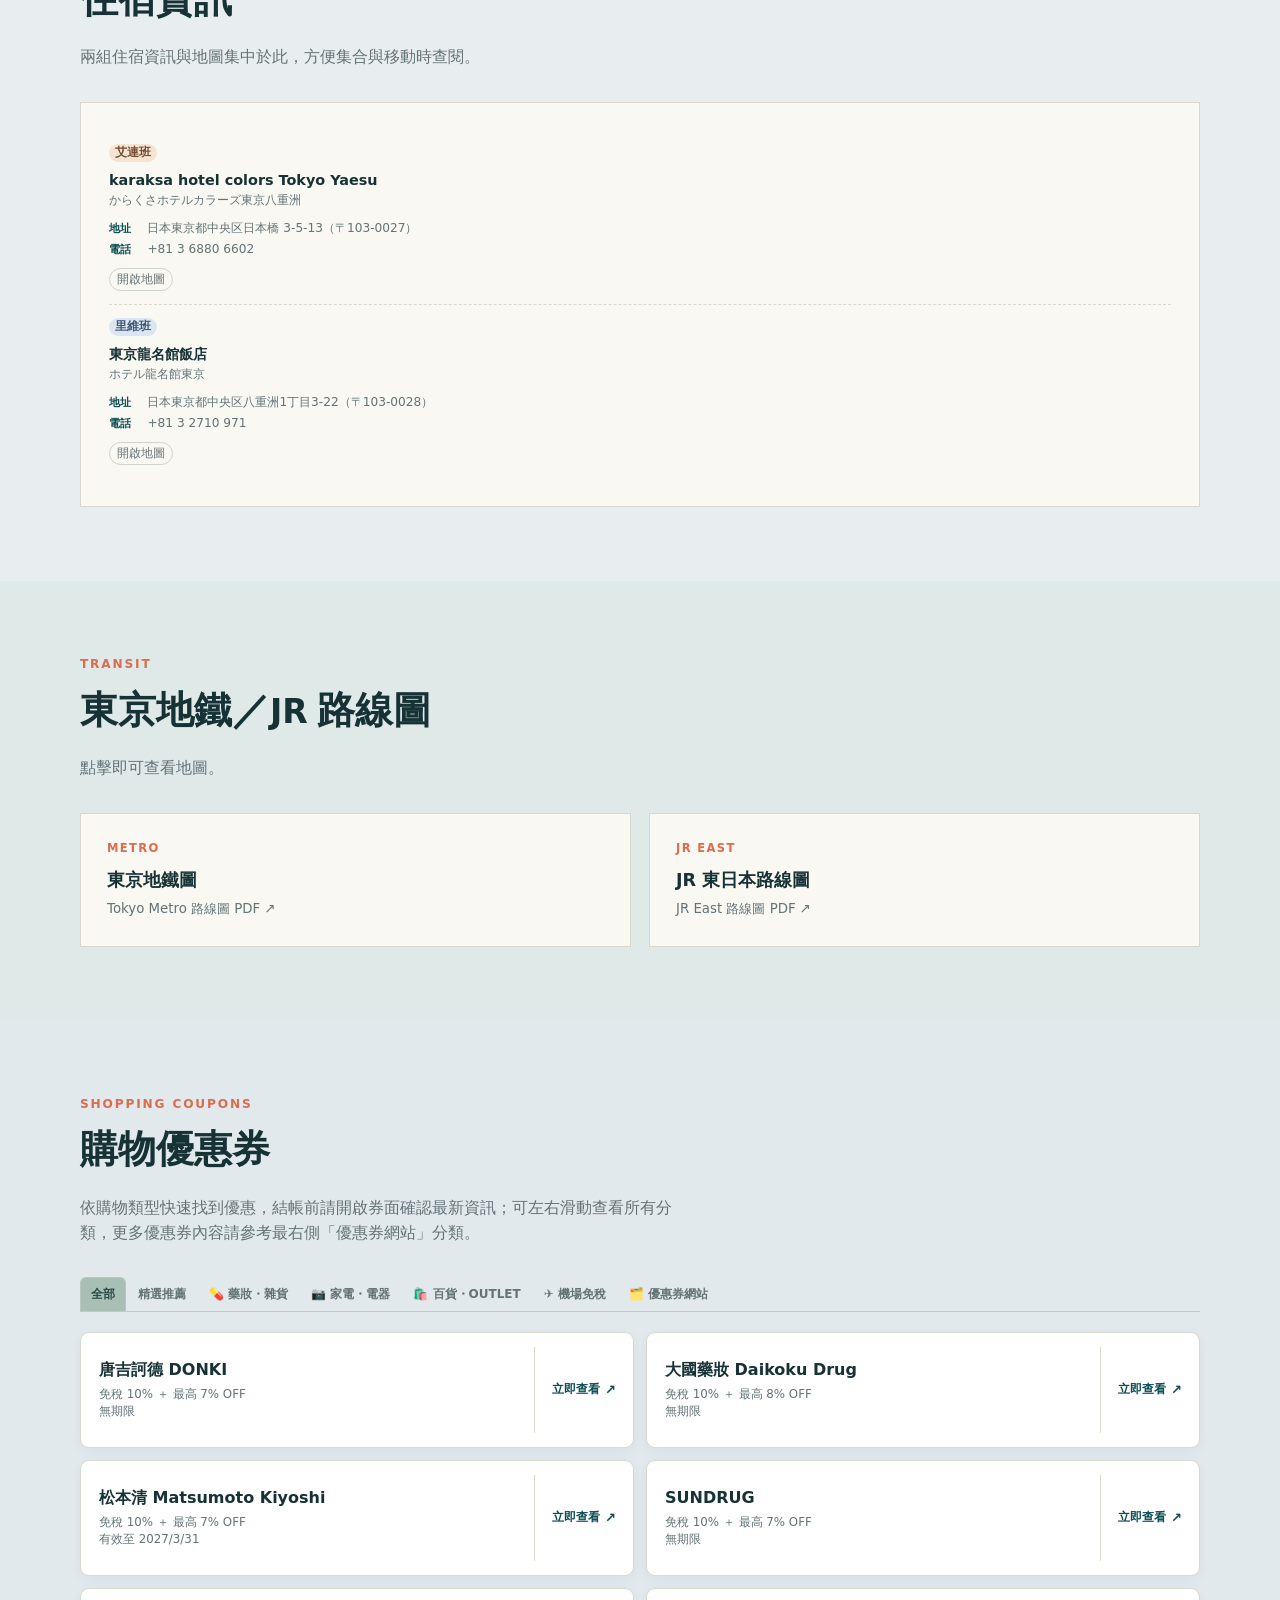
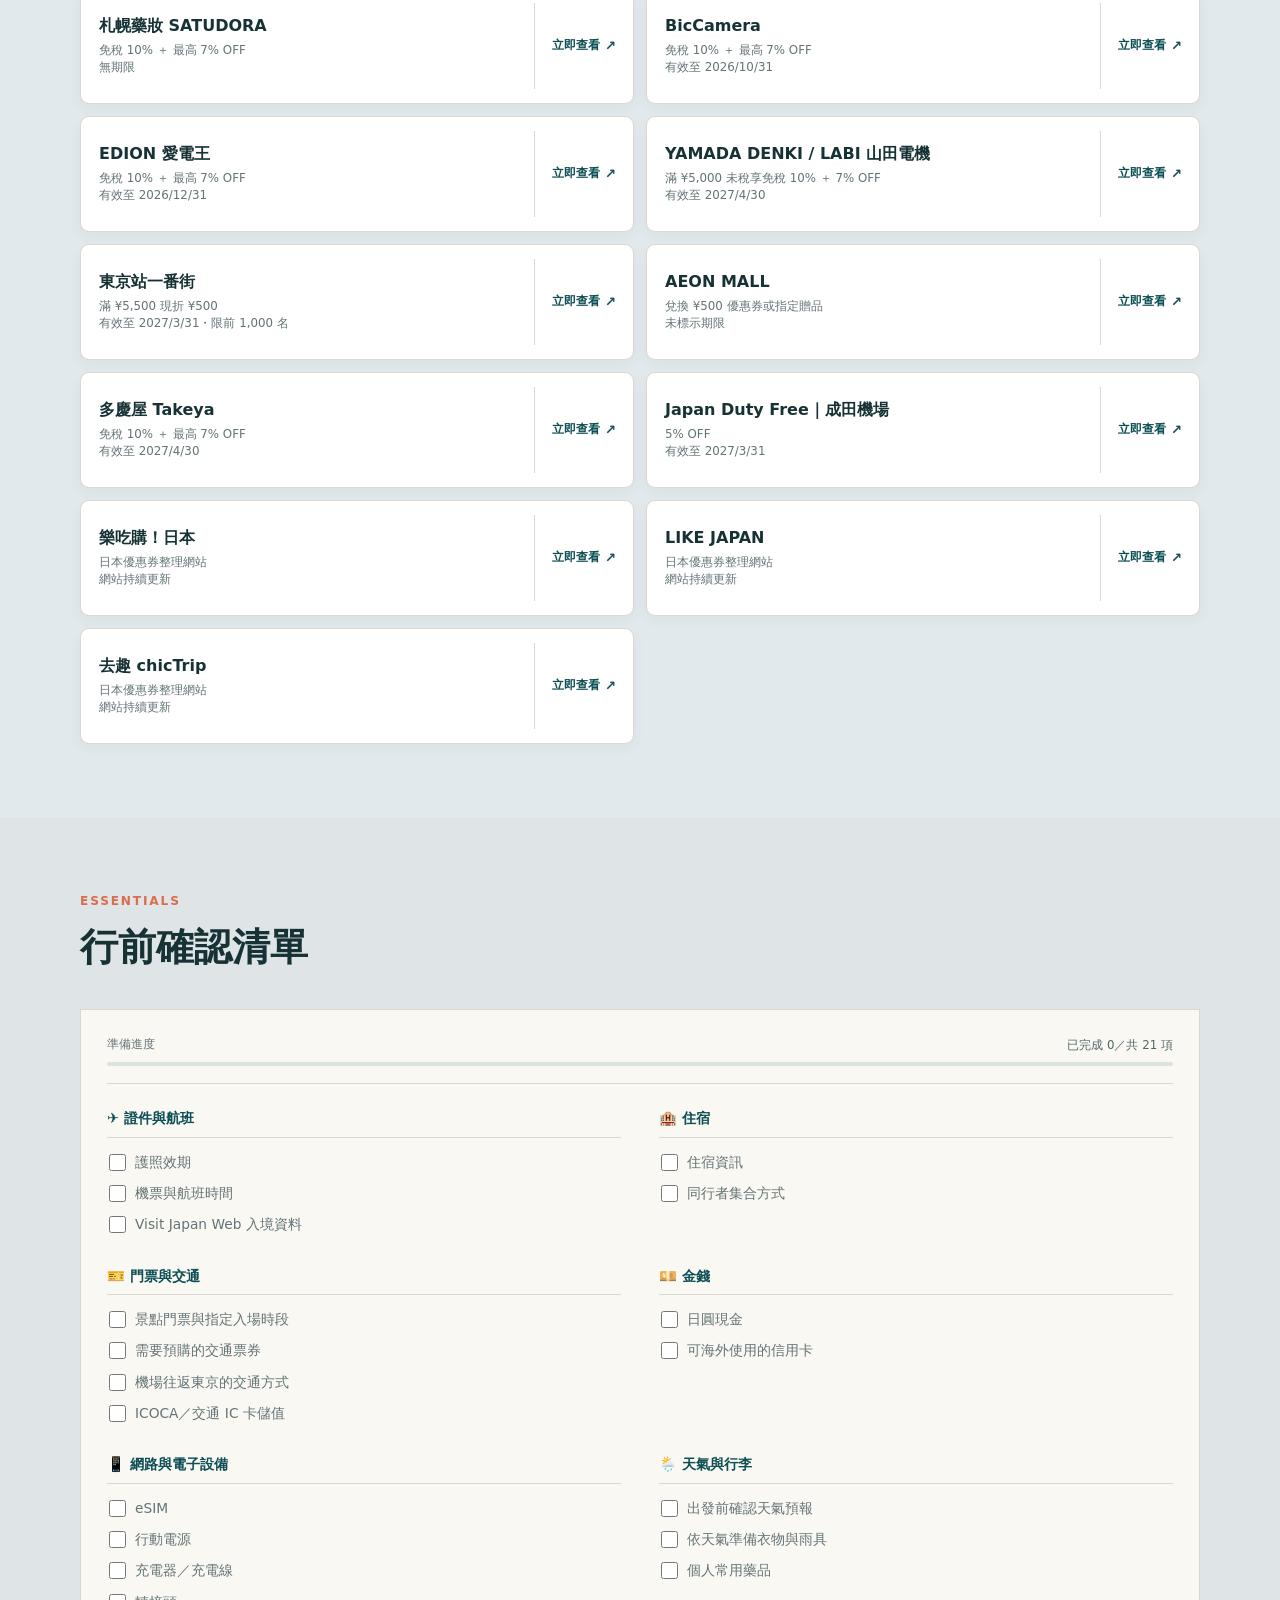
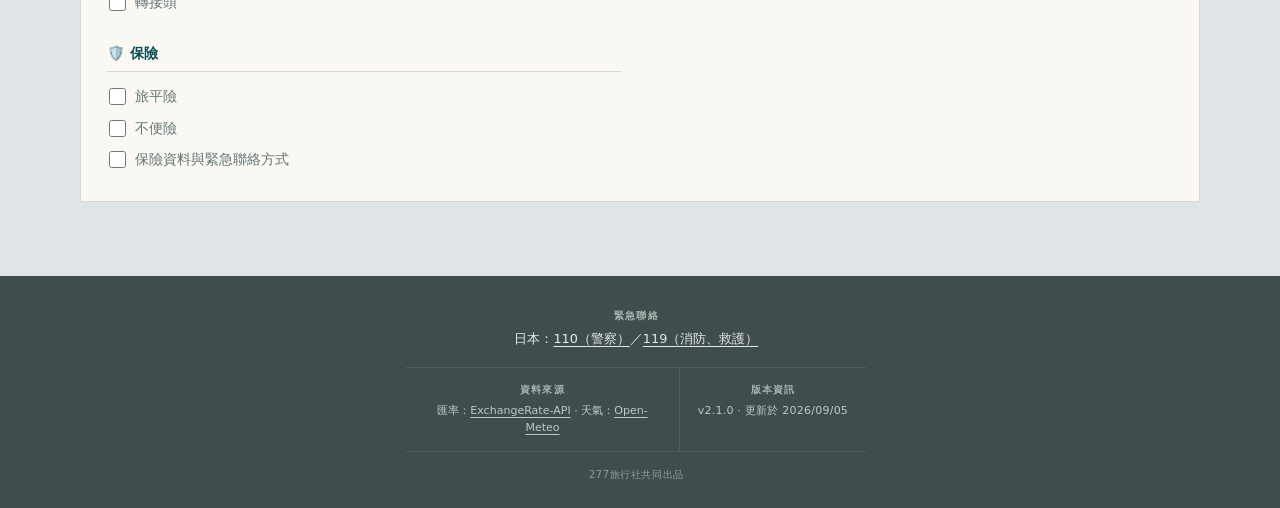
==== commit c78b9ae7: "Refine delete option logic and checklist type switching" ====
--- a/index.html
+++ b/index.html
@@ -2669,7 +2669,7 @@
             </div>
             <div class="footer-version-block">
               <span class="footer-label">版本資訊</span>
-              <p>v2.0.6 · 更新於 2026/09/04</p>
+              <p>v2.1.0 · 更新於 2026/09/05</p>
             </div>
           </div>
           <small class="footer-brand">277旅行社共同出品</small>
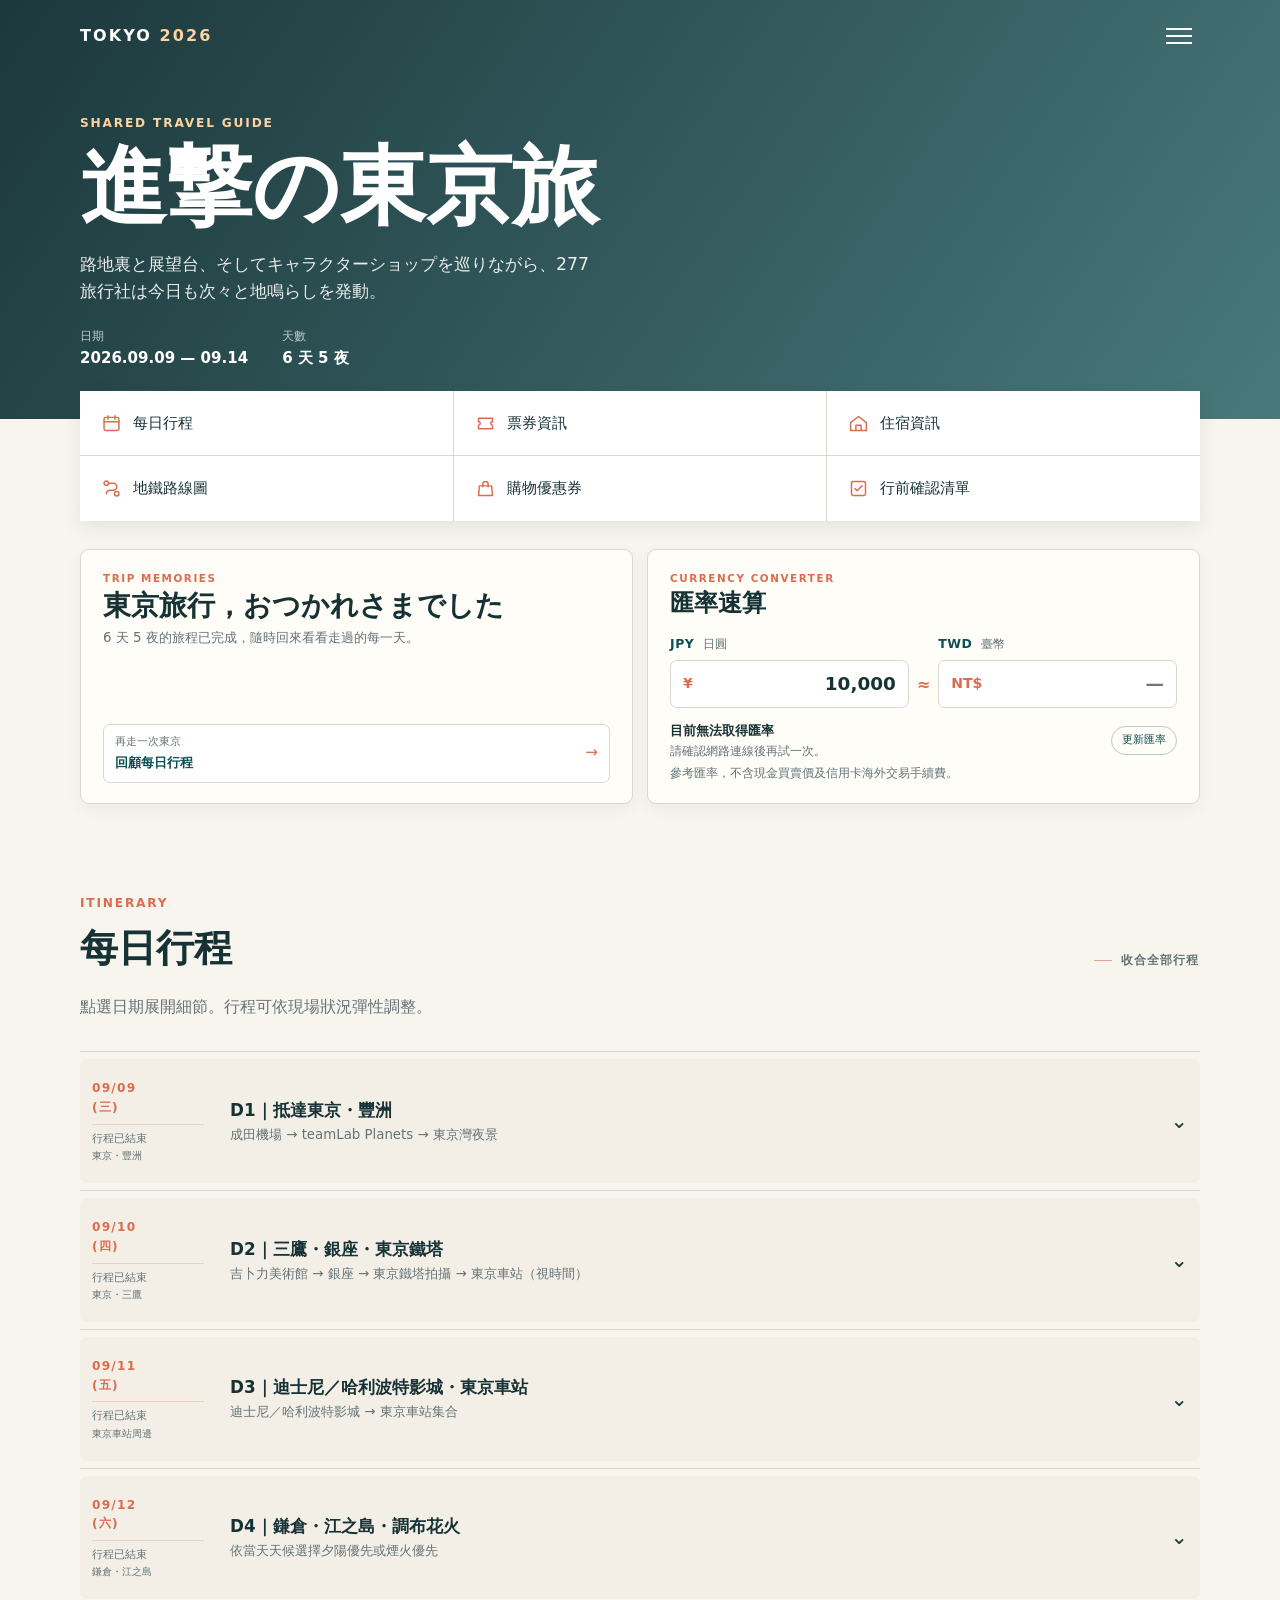
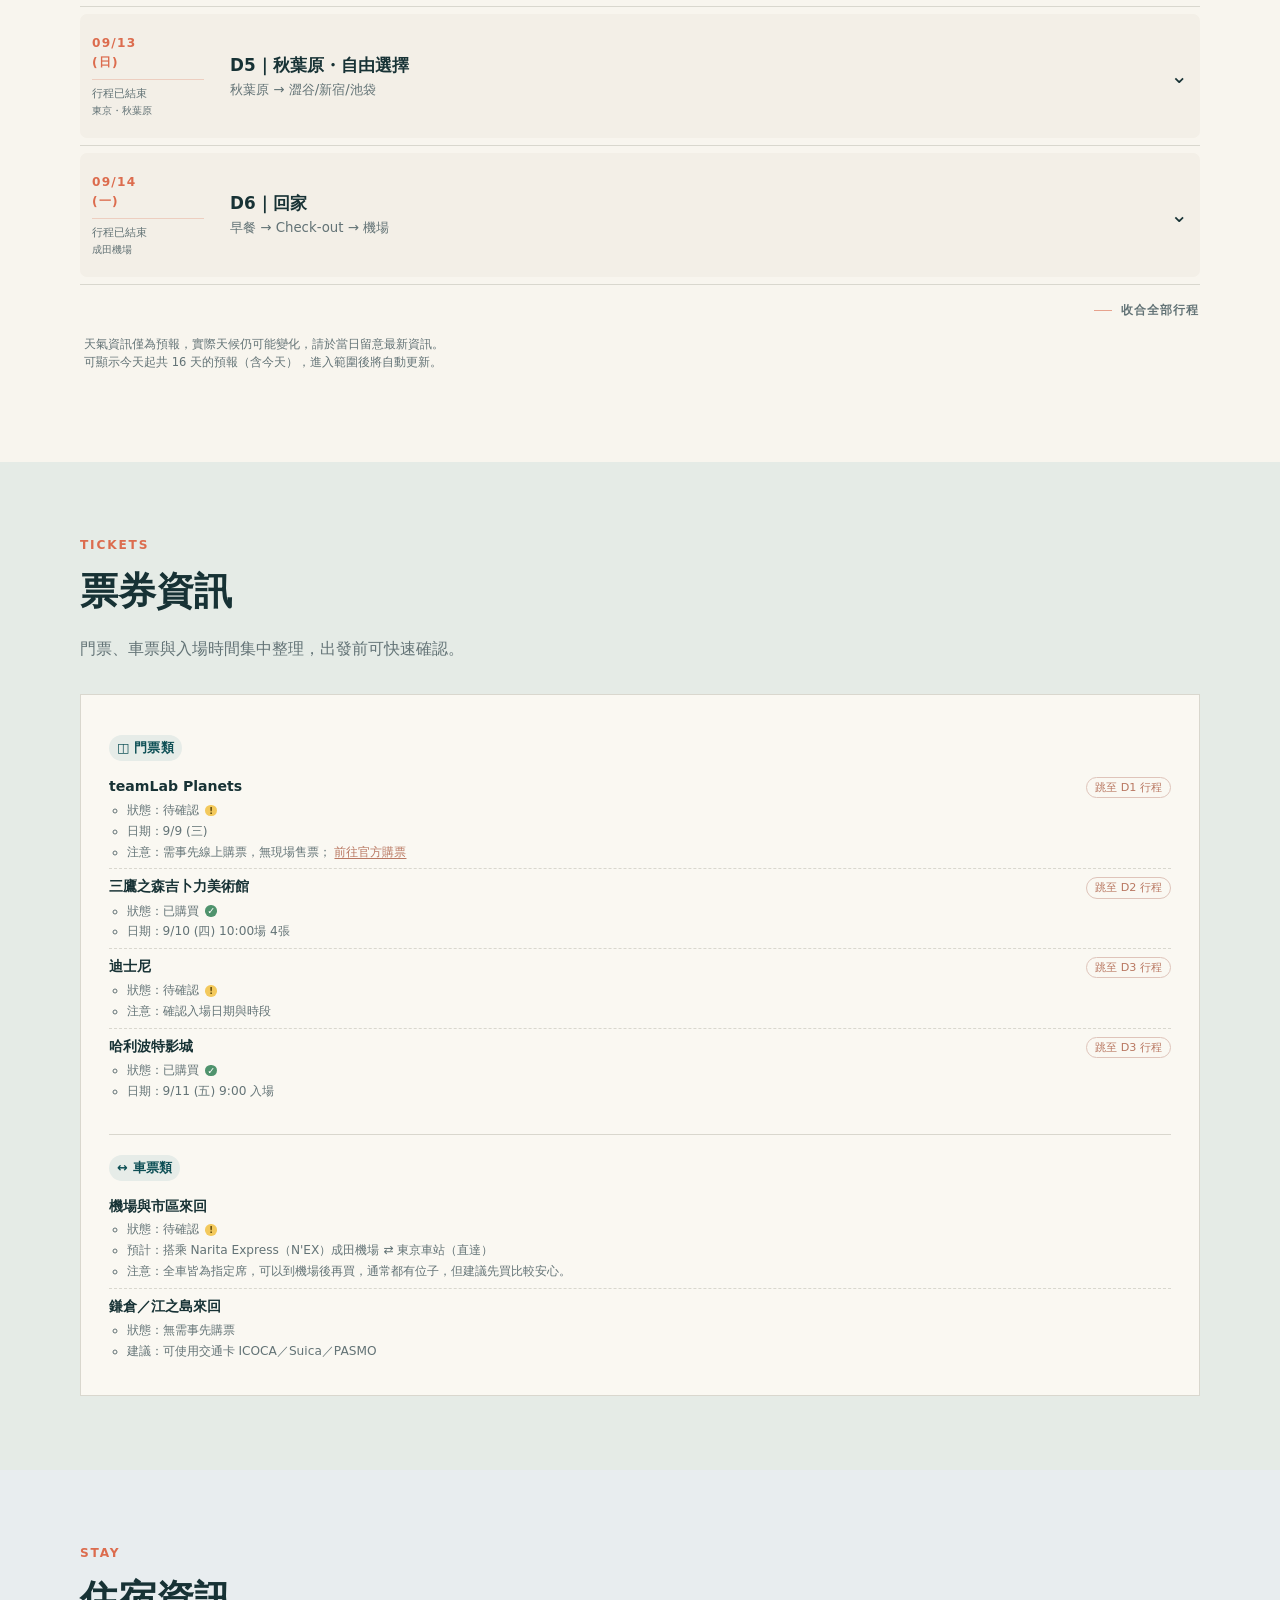
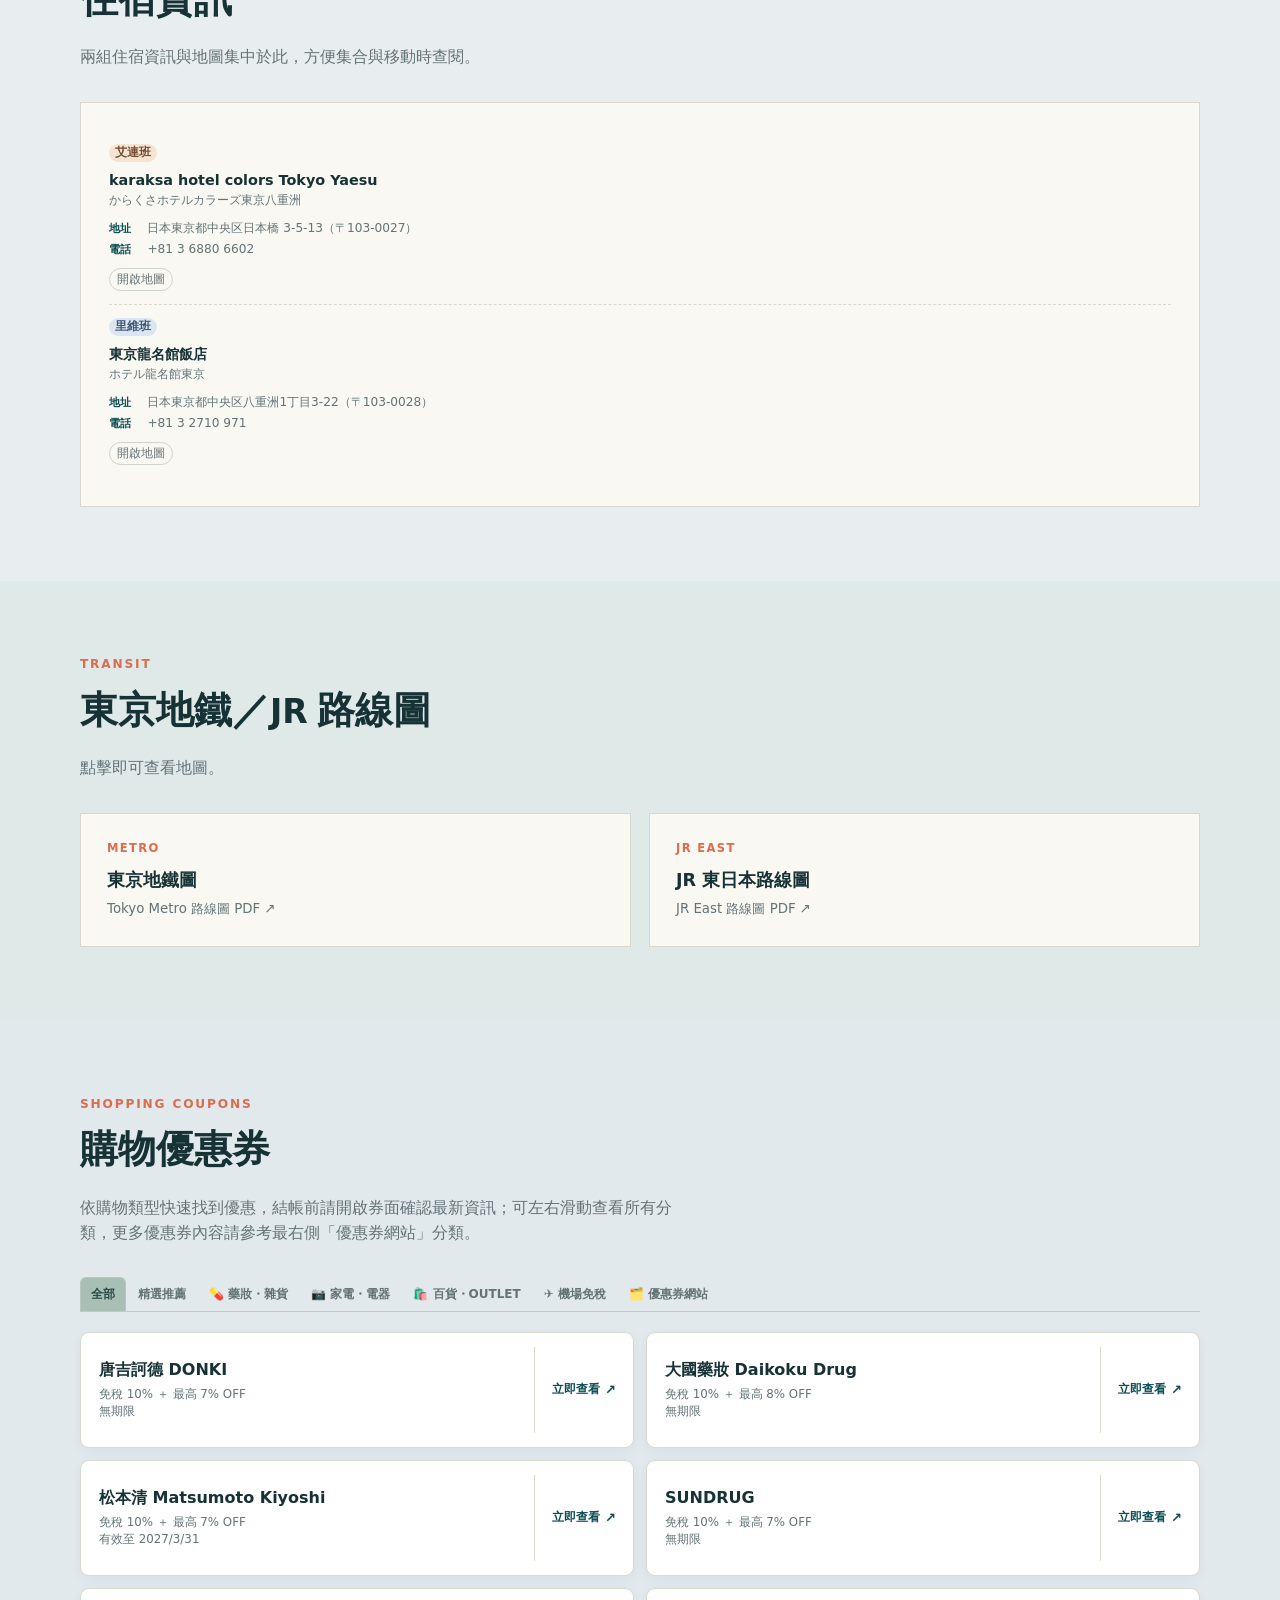
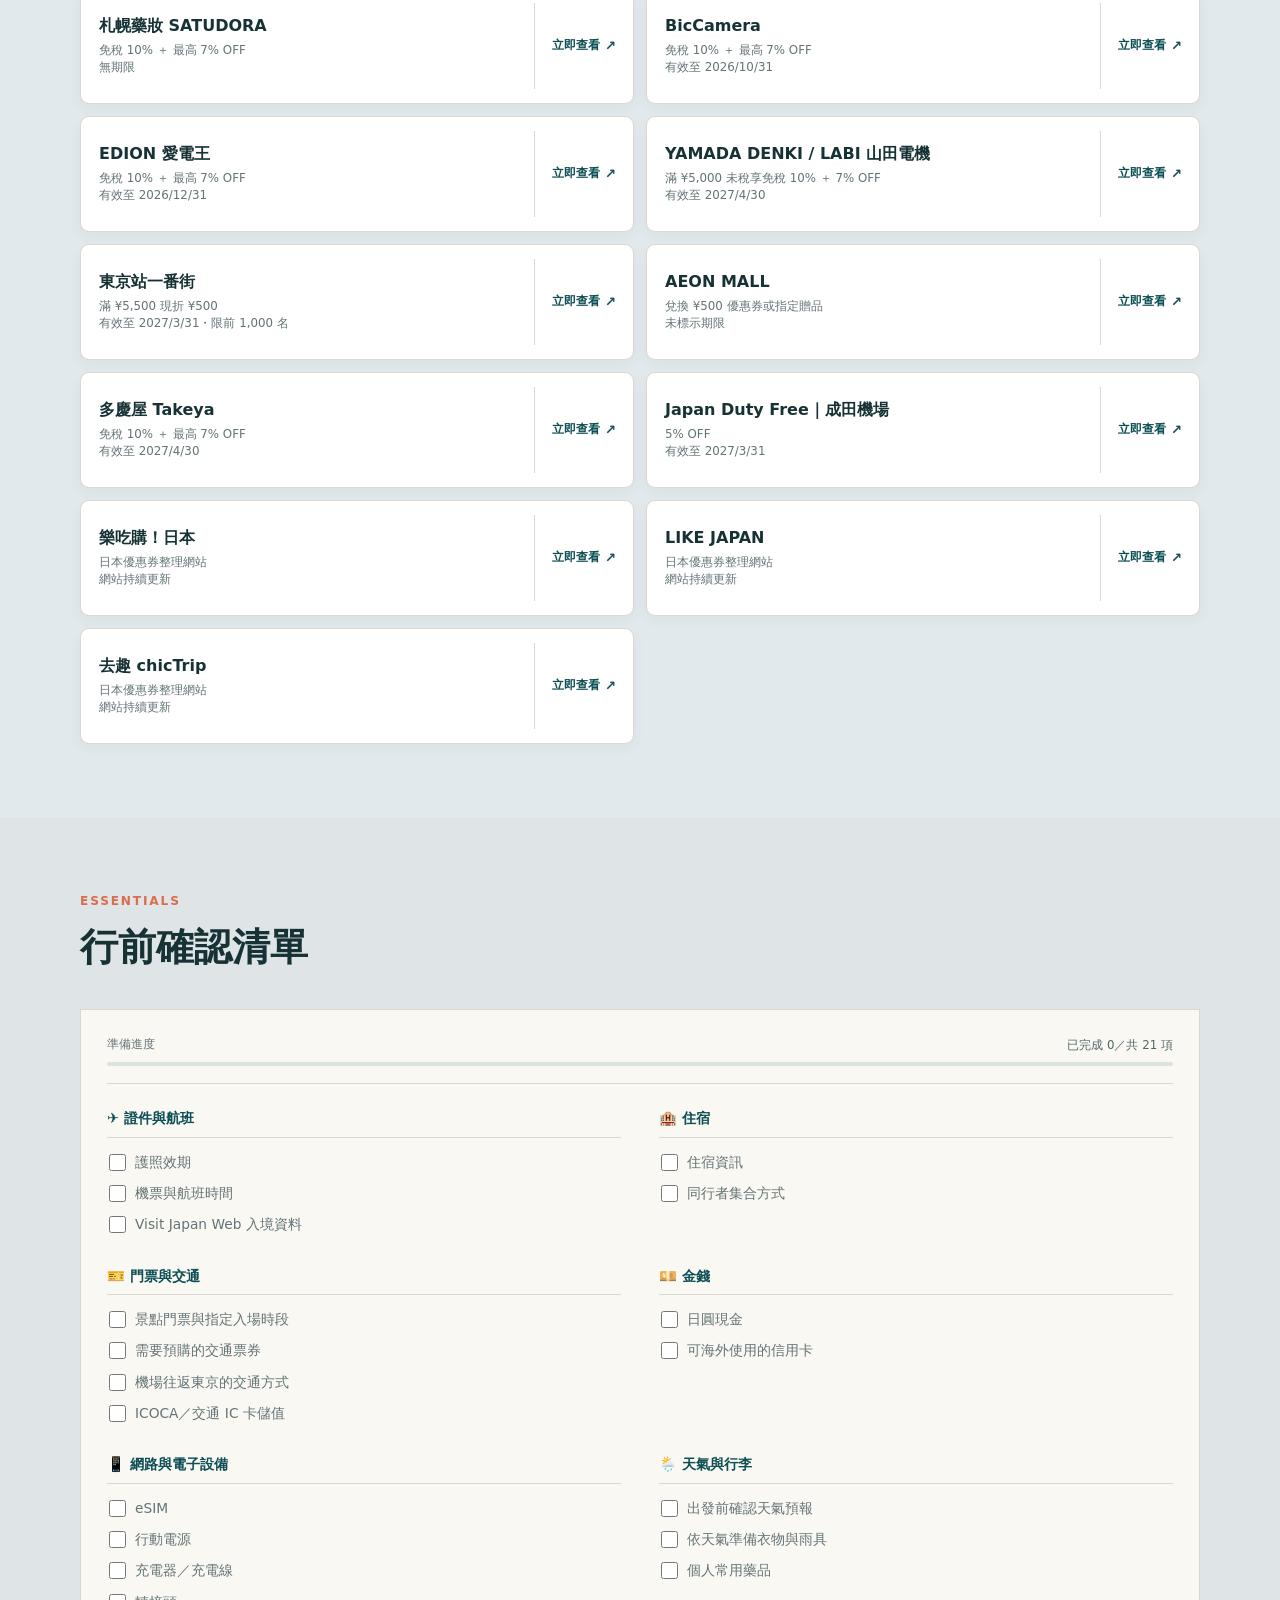
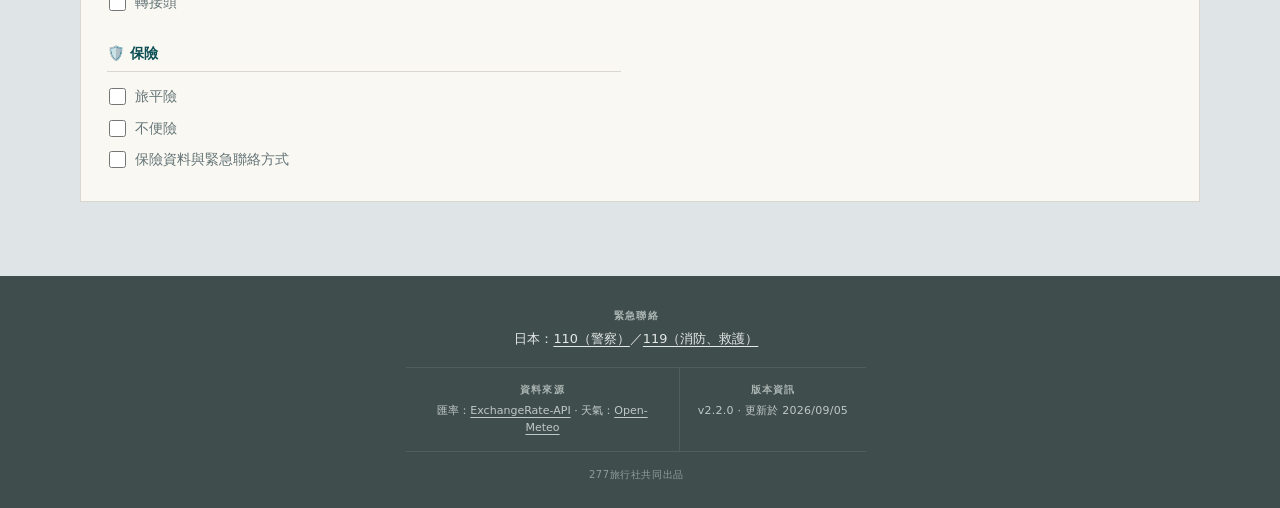
==== commit d80ea02a: "Update D4 itinerary" ====
--- a/index.html
+++ b/index.html
@@ -16,7 +16,7 @@
     <link rel="manifest" href="manifest.webmanifest" />
     <link rel="icon" href="icon.svg" type="image/svg+xml" />
     <link rel="apple-touch-icon" href="icon.svg" />
-    <link rel="stylesheet" href="styles.css?v=2.0.6" />
+    <link rel="stylesheet" href="styles.css?v=2.2.0" />
   </head>
   <body>
     <svg class="icon-sprite" aria-hidden="true">
@@ -1038,129 +1038,118 @@
             <summary>
               <span class="day-number">09/12<br />(六)</span
               ><span
-                ><strong>D4｜鎌倉・江之島一日遊</strong
-                ><small>鎌倉 → 江之電 → 江之島</small></span
+                ><strong>D4｜鎌倉・江之島・調布花火</strong
+                ><small>依當天天候選擇夕陽優先或煙火優先</small></span
               ><span class="chevron">⌄</span>
             </summary>
-            <div class="schedule">
-              <div>
-                <time>上午</time>
-                <div class="schedule-content">
-                  <strong>鎌倉</strong>
-                  <ul class="schedule-list">
-                    <li>
-                      鶴岡八幡宮
-                      <a
-                        class="place-map"
-                        href="https://www.google.com/maps/search/?api=1&query=Tsurugaoka+Hachimangu"
-                        target="_blank"
-                        rel="noreferrer"
-                        >開啟地圖</a
-                      >
-                    </li>
-                    <li>
-                      小町通（午餐）
-                      <a
-                        class="place-map"
-                        href="https://www.google.com/maps/search/?api=1&query=Komachi+Street+Kamakura"
-                        target="_blank"
-                        rel="noreferrer"
-                        >開啟地圖</a
-                      >
-                    </li>
-                  </ul>
-                  <p class="travel-note">
-                    交通約 55～70 分鐘(鎌倉站) · JR
-                    橫須賀線直達鎌倉站，幾乎不需轉車。
-                  </p>
+            <div class="day-plan-options">
+              <details class="day-plan-card">
+                <summary>
+                  <span class="day-plan-condition">天候佳</span>
+                  <span>
+                    <strong>夕陽優先版</strong>
+                    <small>看完江之島夕陽，再彈性前往調布花火</small>
+                  </span>
+                  <span class="day-plan-chevron">⌄</span>
+                </summary>
+                <div class="schedule">
+                  <div>
+                    <time>上午</time>
+                    <div class="schedule-content">
+                      <strong>鎌倉</strong>
+                      <ul class="schedule-list">
+                        <li>鶴岡八幡宮</li>
+                        <li>小町通</li>
+                      </ul>
+                    </div>
+                  </div>
+                  <div>
+                    <time>下午</time>
+                    <div class="schedule-content">
+                      <strong>長谷・江之島</strong>
+                      <ul class="schedule-list">
+                        <li>鎌倉大佛</li>
+                        <li>長谷寺</li>
+                        <li>江島神社</li>
+                        <li>江之島 Sea Candle 周邊</li>
+                      </ul>
+                    </div>
+                  </div>
+                  <div>
+                    <time>傍晚</time>
+                    <div class="schedule-content">
+                      <strong>江之島</strong>
+                      <ul class="schedule-list">
+                        <li>江之島看夕陽（約 17:54 日落）</li>
+                      </ul>
+                    </div>
+                  </div>
+                  <div>
+                    <time>晚上</time>
+                    <div class="schedule-content">
+                      <strong>調布花火（彈性行程）</strong>
+                      <ul class="schedule-list">
+                        <li>稻田公園／多摩川河岸遠觀調布花火（18:15～19:15）</li>
+                      </ul>
+                      <p class="travel-note">看完夕陽再前往，預計只能看到煙火後半段；若當天行程延誤則直接取消煙火。</p>
+                    </div>
+                  </div>
                 </div>
-              </div>
-              <div>
-                <time>下午</time>
-                <div class="schedule-content">
-                  <strong>鎌倉海岸</strong>
-                  <ul class="schedule-list">
-                    <li>
-                      鎌倉高校前（灌籃高手平交道，可依興趣）
-                      <a
-                        class="place-map"
-                        href="https://www.google.com/maps/search/?api=1&query=Kamakurakokomae+Station"
-                        target="_blank"
-                        rel="noreferrer"
-                        >開啟地圖</a
-                      >
-                    </li>
-                    <li>
-                      七里濱（可依時間停留）
-                      <a
-                        class="place-map"
-                        href="https://www.google.com/maps/search/?api=1&query=Shichirigahama+Beach"
-                        target="_blank"
-                        rel="noreferrer"
-                        >開啟地圖</a
-                      >
-                    </li>
-                  </ul>
+              </details>
+
+              <details class="day-plan-card">
+                <summary>
+                  <span class="day-plan-condition">天候差</span>
+                  <span>
+                    <strong>煙火優先版</strong>
+                    <small>若沒有夕陽可看，提早前往煙火觀賞點</small>
+                  </span>
+                  <span class="day-plan-chevron">⌄</span>
+                </summary>
+                <div class="schedule">
+                  <div>
+                    <time>上午</time>
+                    <div class="schedule-content">
+                      <strong>鎌倉</strong>
+                      <ul class="schedule-list">
+                        <li>鶴岡八幡宮</li>
+                        <li>小町通</li>
+                      </ul>
+                    </div>
+                  </div>
+                  <div>
+                    <time>下午</time>
+                    <div class="schedule-content">
+                      <strong>長谷・江之島</strong>
+                      <ul class="schedule-list">
+                        <li>鎌倉大佛</li>
+                        <li>長谷寺</li>
+                        <li>江島神社</li>
+                        <li>江之島 Sea Candle 周邊</li>
+                      </ul>
+                    </div>
+                  </div>
+                  <div>
+                    <time>傍晚</time>
+                    <div class="schedule-content">
+                      <strong>前往煙火觀賞點</strong>
+                      <ul class="schedule-list">
+                        <li>約 16:30～17:00 離開江之島，前往稻田堤</li>
+                      </ul>
+                    </div>
+                  </div>
+                  <div>
+                    <time>晚上</time>
+                    <div class="schedule-content">
+                      <strong>調布花火</strong>
+                      <ul class="schedule-list">
+                        <li>稻田公園／多摩川河岸遠觀調布花火（18:15～19:15）</li>
+                      </ul>
+                      <p class="travel-note">若當天天氣不佳、沒有夕陽可看，採此版本，提早離開江之島前往煙火觀賞點。</p>
+                    </div>
+                  </div>
                 </div>
-              </div>
-              <div>
-                <time>傍晚～<br />晚上</time>
-                <div class="schedule-content">
-                  <strong>江之島</strong>
-                  <ul class="schedule-list">
-                    <li>
-                      江之島
-                      <a
-                        class="place-map"
-                        href="https://www.google.com/maps/search/?api=1&query=Enoshima"
-                        target="_blank"
-                        rel="noreferrer"
-                        >開啟地圖</a
-                      >
-                    </li>
-                    <li>
-                      江之島商店街
-                      <a
-                        class="place-map"
-                        href="https://www.google.com/maps/search/?api=1&query=Enoshima+Bentenbashi+Shopping+Street"
-                        target="_blank"
-                        rel="noreferrer"
-                        >開啟地圖</a
-                      >
-                    </li>
-                    <li>
-                      江島神社
-                      <a
-                        class="place-map"
-                        href="https://www.google.com/maps/search/?api=1&query=Enoshima+Shrine"
-                        target="_blank"
-                        rel="noreferrer"
-                        >開啟地圖</a
-                      >
-                    </li>
-                    <li>
-                      Sea Candle 展望台（可依時間）
-                      <a
-                        class="place-map"
-                        href="https://www.google.com/maps/search/?api=1&query=Enoshima+Sea+Candle"
-                        target="_blank"
-                        rel="noreferrer"
-                        >開啟地圖</a
-                      >
-                    </li>
-                    <li>
-                      湘南海岸散步、看夕陽
-                      <a
-                        class="place-map"
-                        href="https://www.google.com/maps/search/?api=1&query=Shonan+Coast+Enoshima"
-                        target="_blank"
-                        rel="noreferrer"
-                        >開啟地圖</a
-                      >
-                    </li>
-                  </ul>
-                </div>
-              </div>
+              </details>
             </div>
             <section class="food-section" aria-label="Day 4 附近美食">
               <div class="food-heading">
@@ -2669,7 +2658,7 @@
             </div>
             <div class="footer-version-block">
               <span class="footer-label">版本資訊</span>
-              <p>v2.1.0 · 更新於 2026/09/05</p>
+              <p>v2.2.0 · 更新於 2026/09/05</p>
             </div>
           </div>
           <small class="footer-brand">277旅行社共同出品</small>
--- a/styles.css
+++ b/styles.css
@@ -242,6 +242,38 @@
 .tower-sublist li + li { margin-top:3px; }
 .itinerary-footer-actions { display:flex; justify-content:flex-end; margin-top:12px; }
 
+/* D4 weather-based itinerary options */
+.day-plan-options { display:grid; gap:10px; margin:12px 4px 26px 118px; }
+.day-plan-card { overflow:hidden; border:1px solid var(--line); border-radius:8px; background:#fffdf8; }
+.day-card .day-plan-card > summary,.day-card[open] .day-plan-card > summary,.day-card .day-plan-card > summary:hover {
+  display:grid;
+  grid-template-columns:72px minmax(0,1fr) 18px;
+  gap:12px;
+  align-items:center;
+  margin:0;
+  padding:14px 16px;
+  border-radius:0;
+  background:#f5f2eb;
+  cursor:pointer;
+  list-style:none;
+}
+.day-card .day-plan-card > summary::-webkit-details-marker { display:none; }
+.day-plan-card[open] > summary { border-bottom:1px solid var(--line); }
+.day-plan-condition { color:var(--accent); font-size:.7rem; font-weight:700; letter-spacing:.06em; }
+.day-card .day-plan-card > summary strong { color:#405b5e; font-size:.92rem; font-weight:600; }
+.day-card .day-plan-card > summary small { color:var(--muted); font-size:.72rem; font-weight:400; }
+.day-plan-chevron { color:var(--muted); font-size:1rem; text-align:right; transition:transform .2s; }
+.day-plan-card[open] .day-plan-chevron { transform:rotate(180deg); }
+.day-plan-card .schedule { padding:5px 18px 15px; }
+.day-plan-card .schedule > div { grid-template-columns:64px minmax(0,1fr); }
+.day-plan-card .travel-note { margin-top:10px; }
+@media (max-width:620px) {
+  .day-plan-options { margin:10px 0 24px; }
+  .day-card .day-plan-card > summary,.day-card[open] .day-plan-card > summary,.day-card .day-plan-card > summary:hover { grid-template-columns:58px minmax(0,1fr) 16px; gap:8px; padding:12px 11px; }
+  .day-plan-card .schedule { padding:4px 12px 13px; }
+  .day-plan-card .schedule > div { grid-template-columns:54px minmax(0,1fr); gap:9px; }
+}
+
 /* Mobile page navigation */
 .mobile-page-nav { display:none; }
 @media (max-width:620px) {
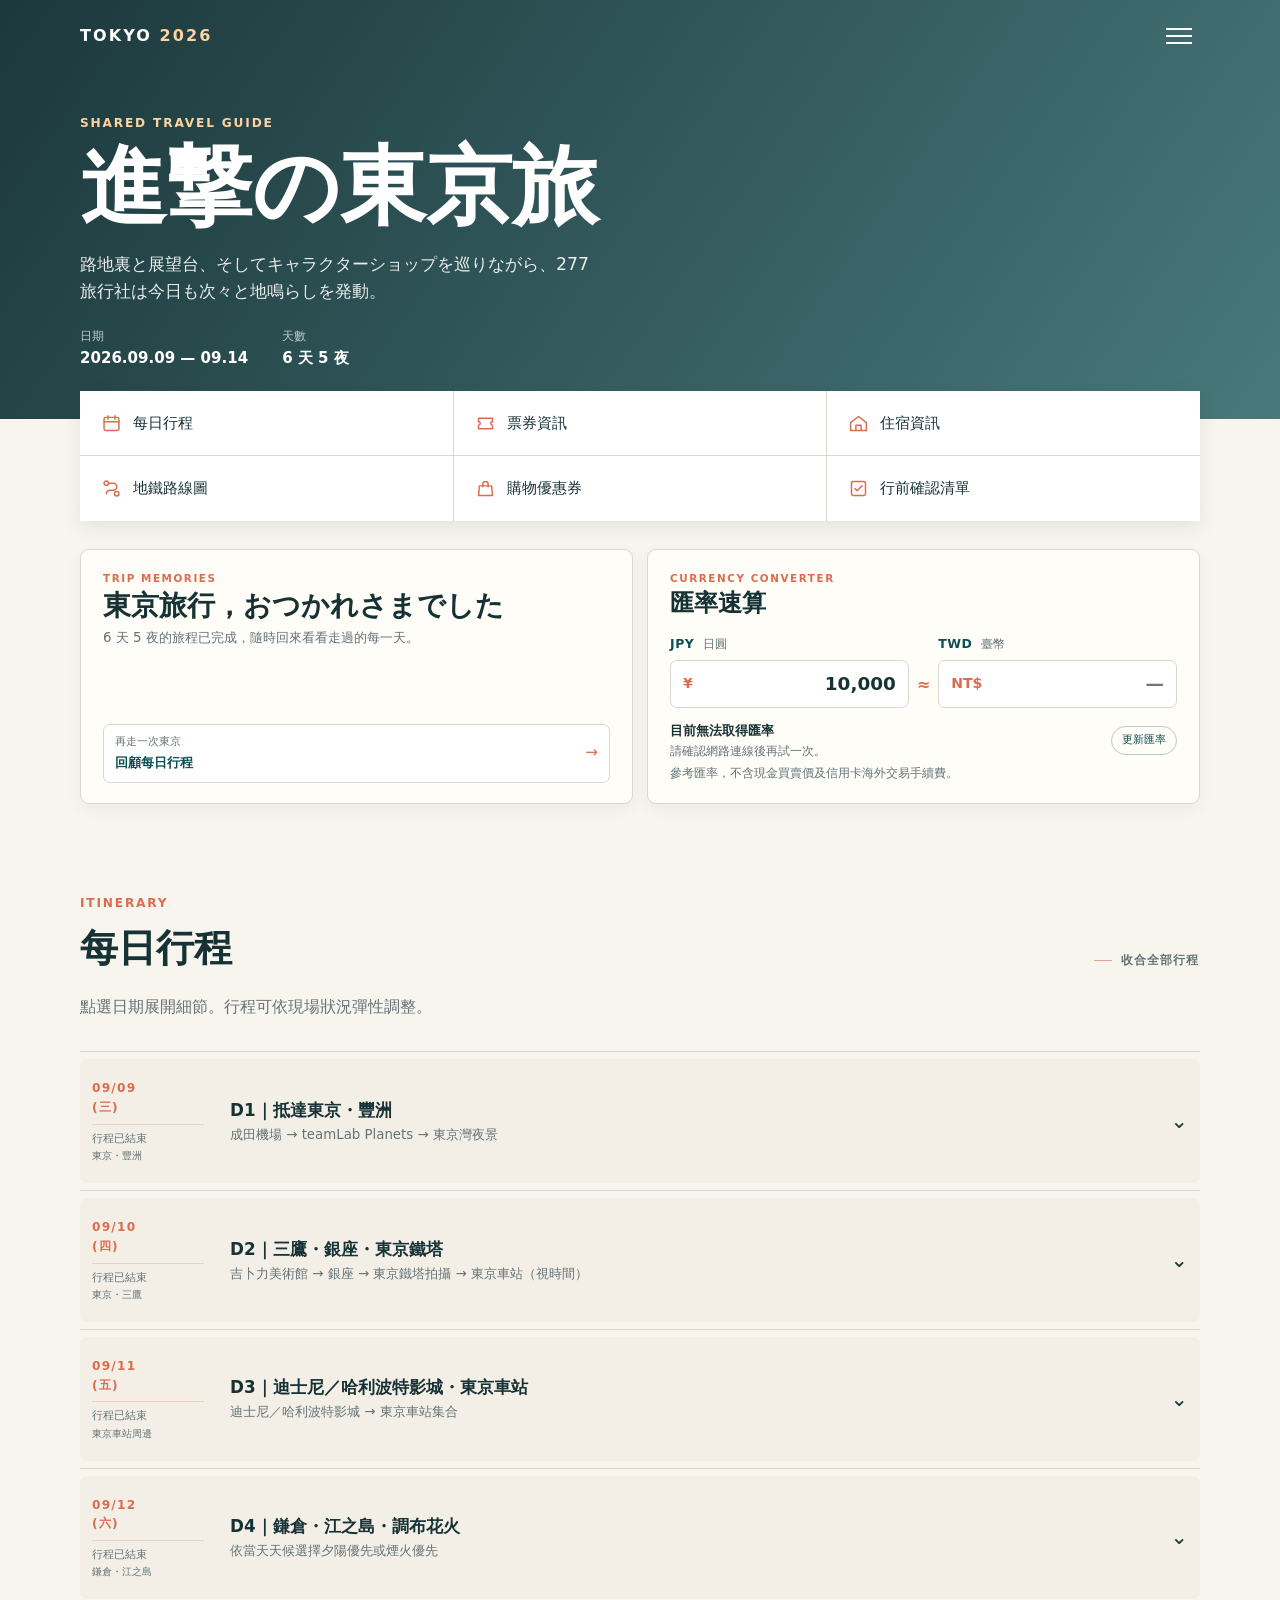
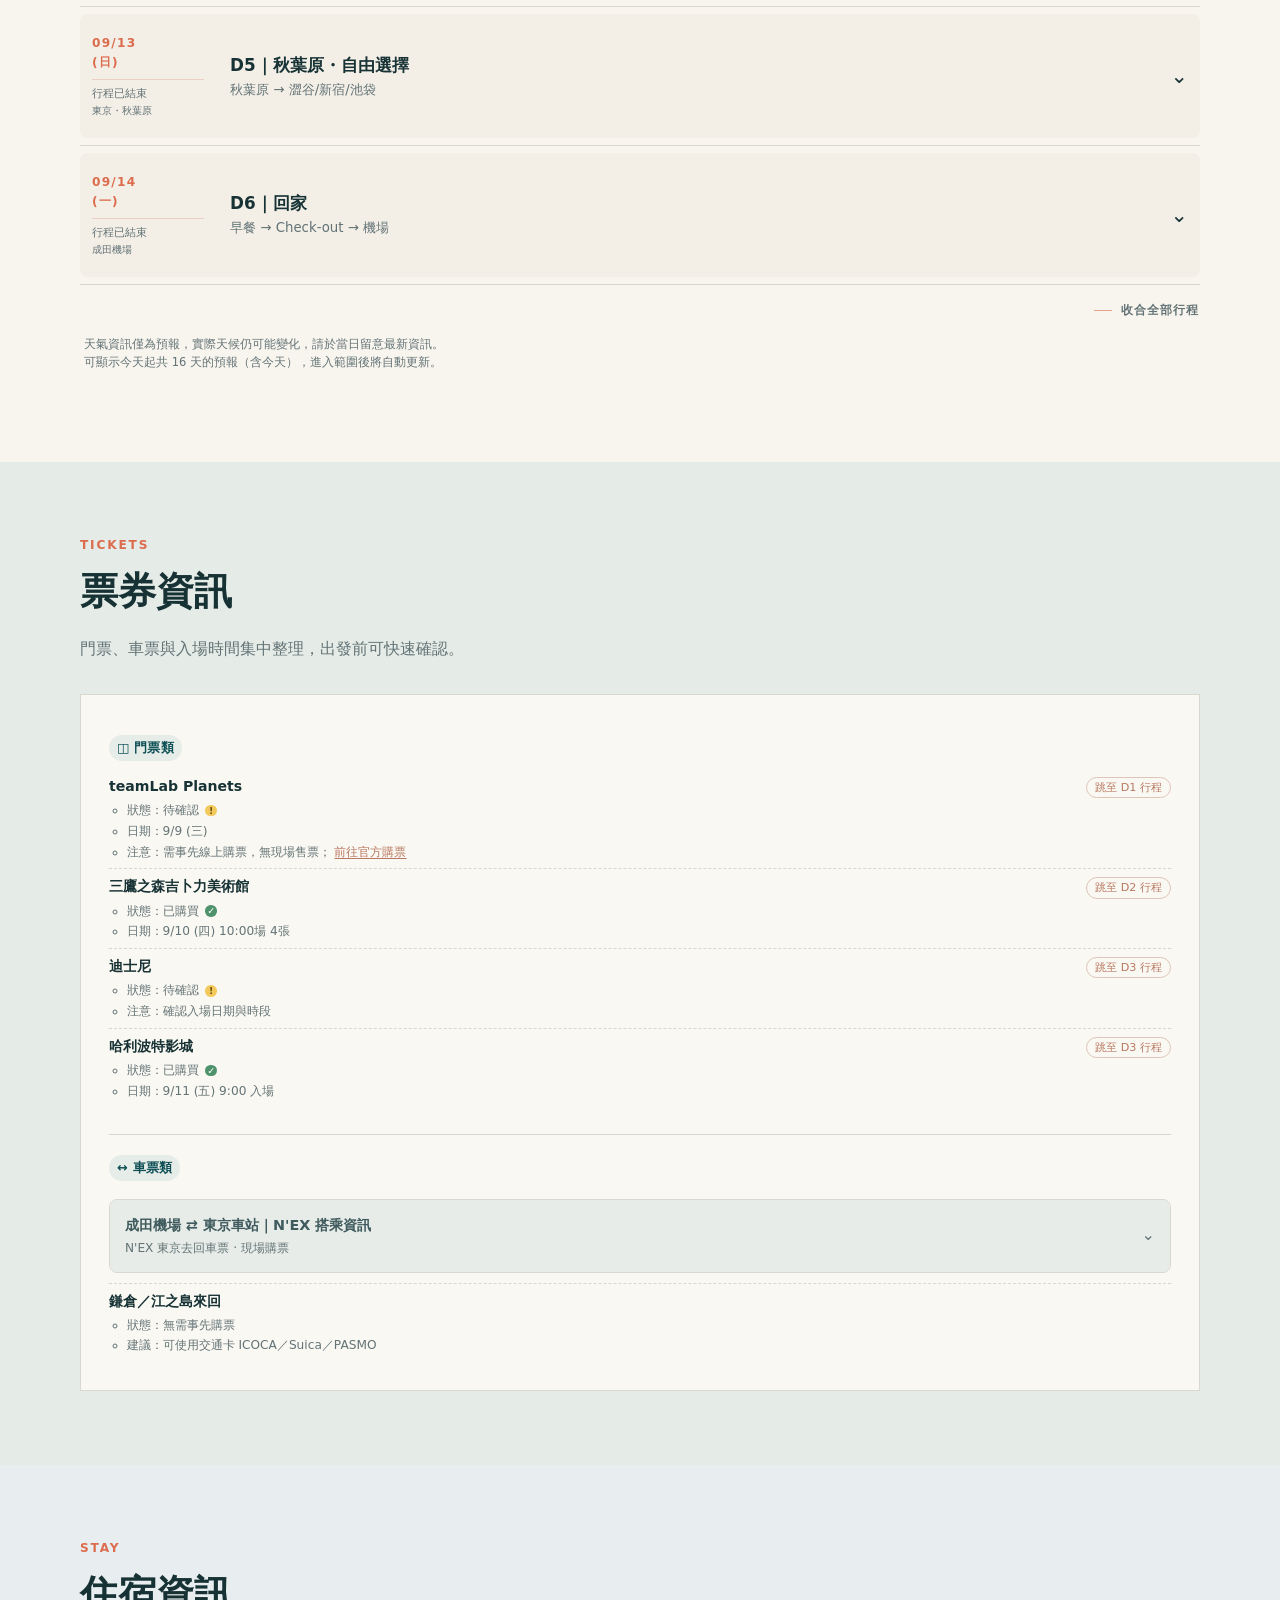
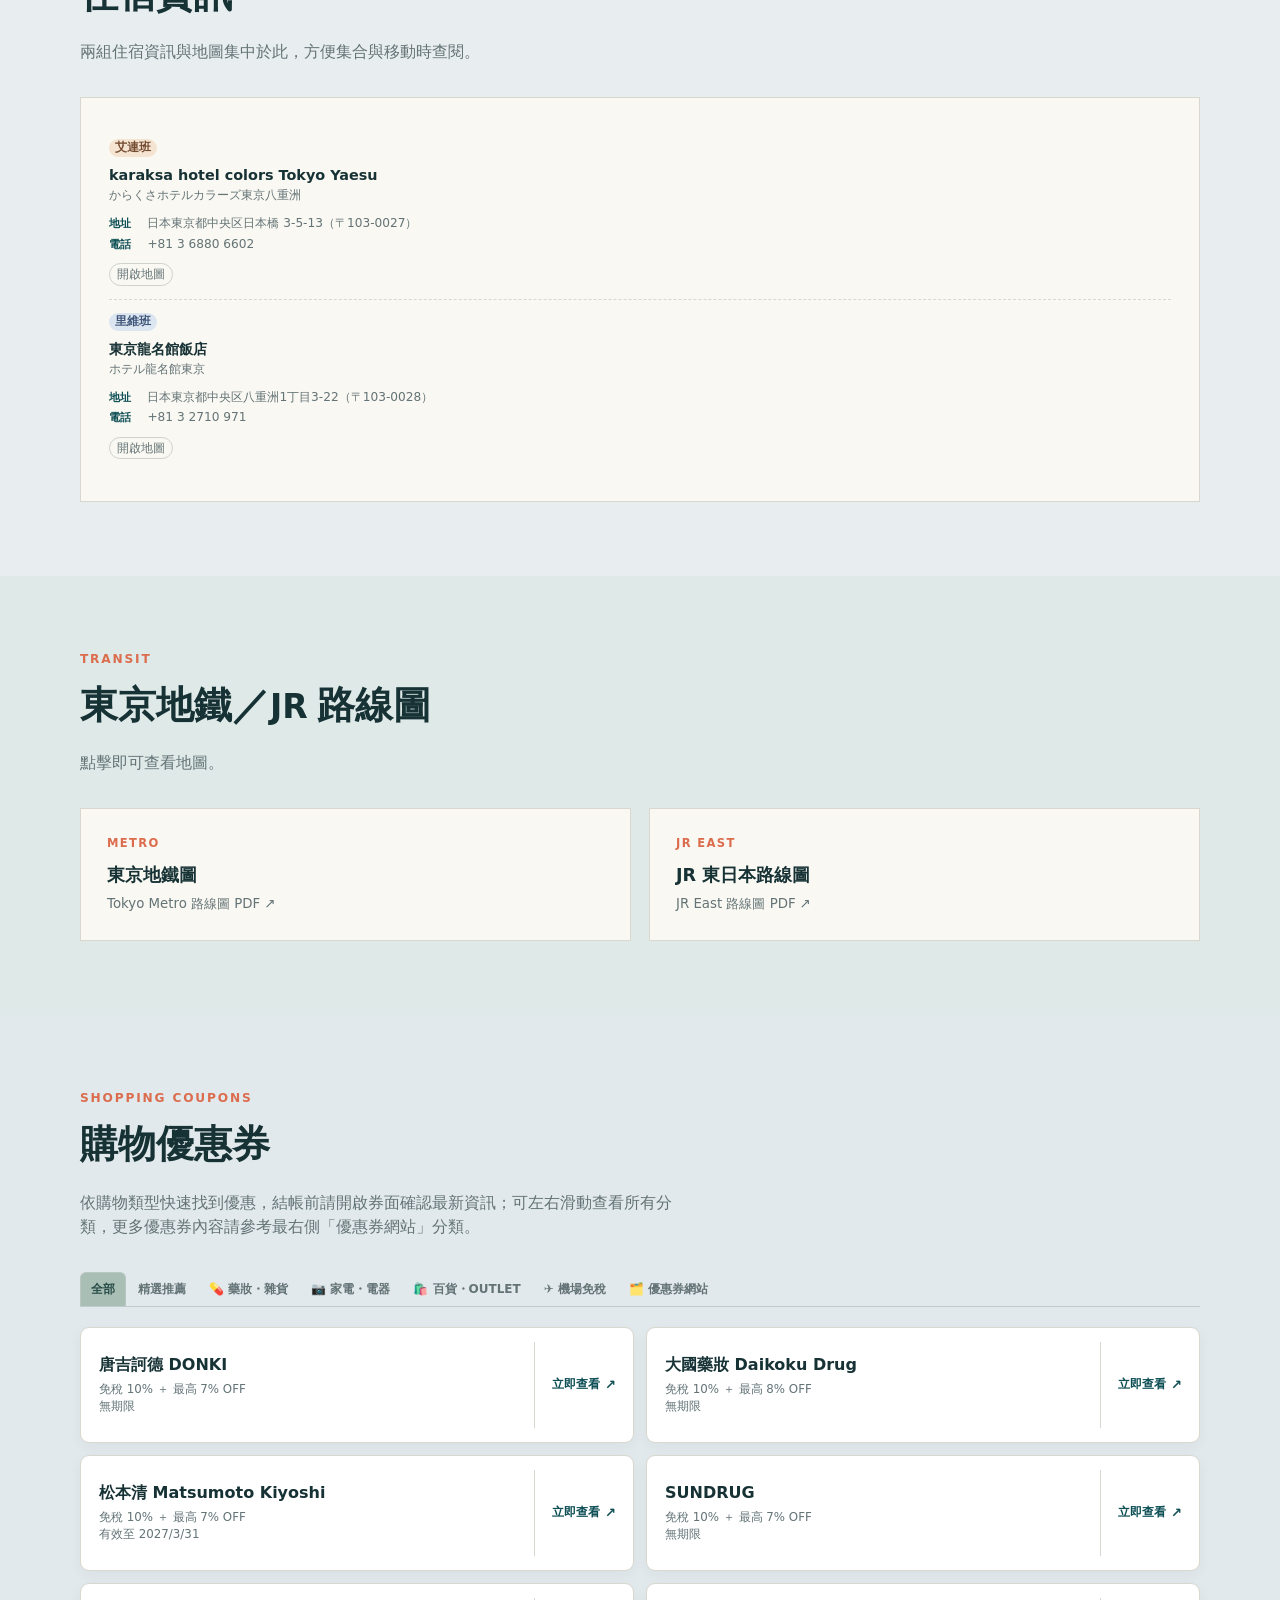
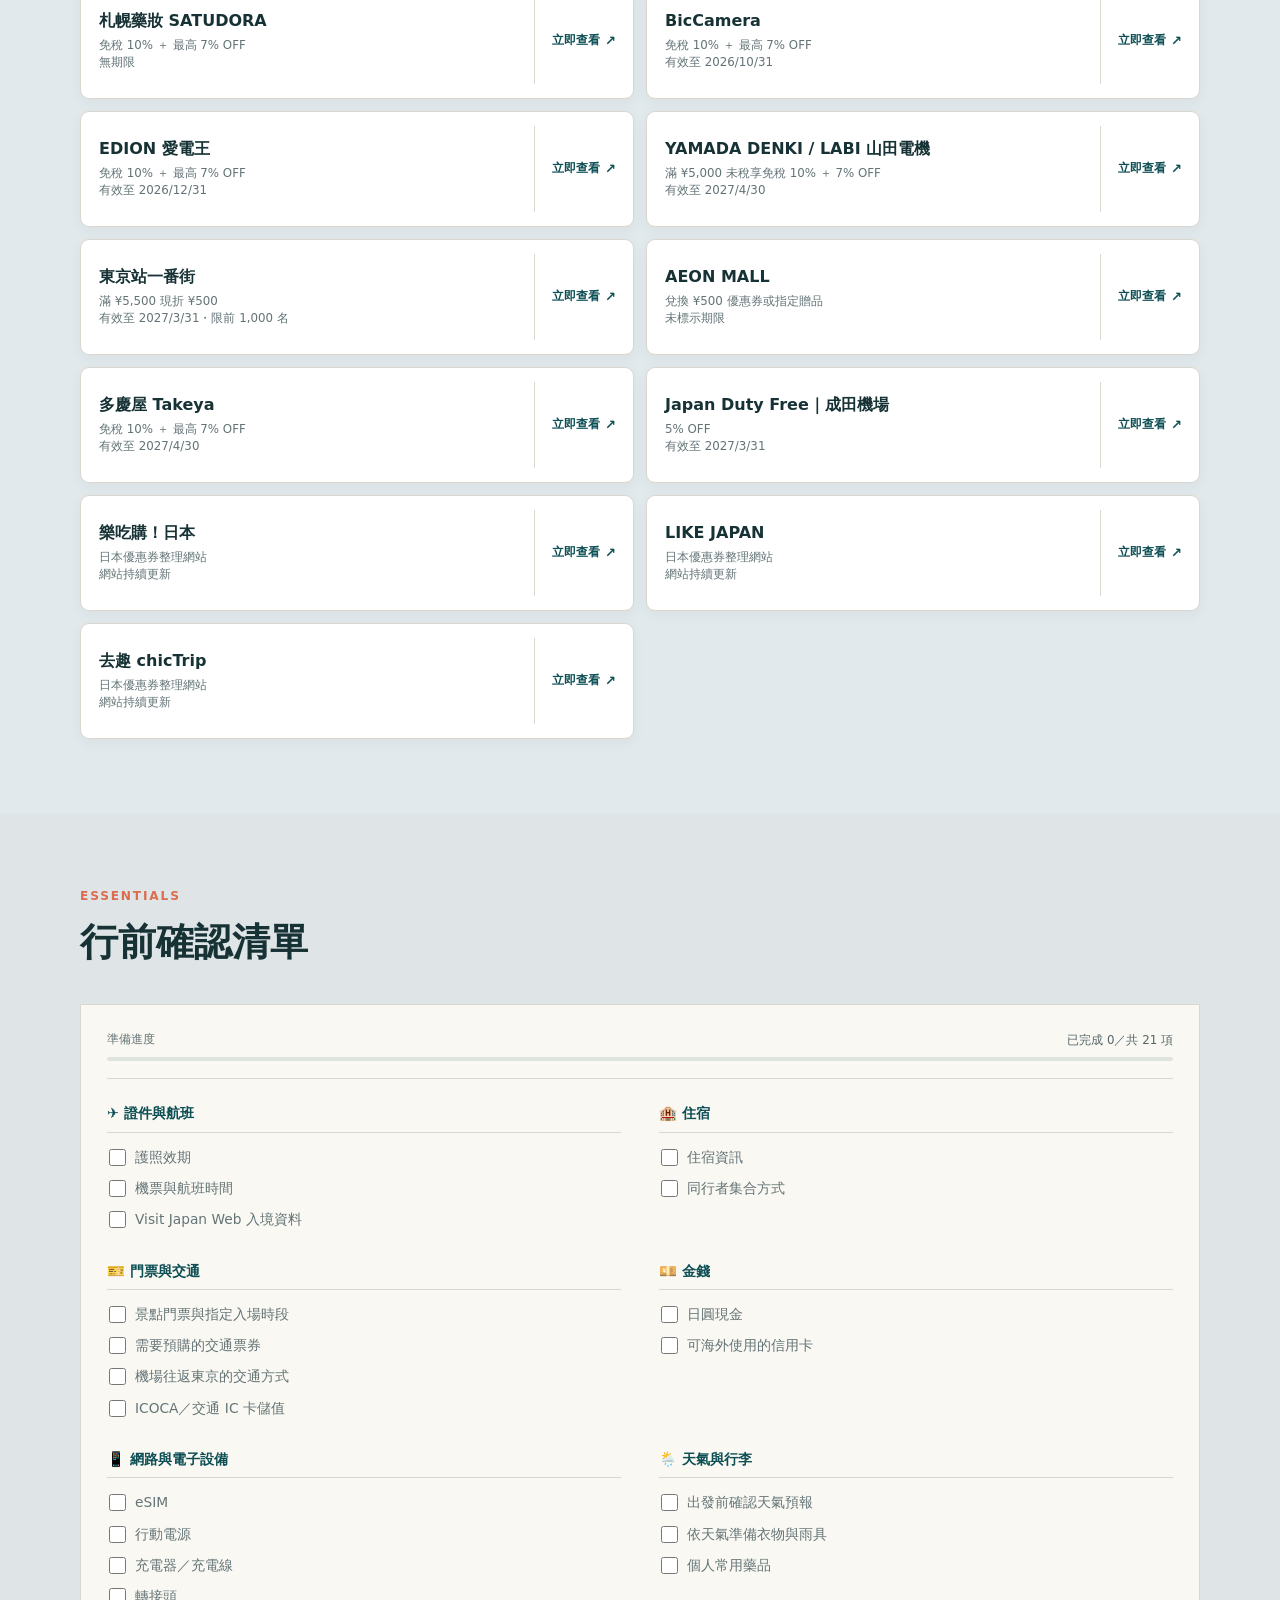
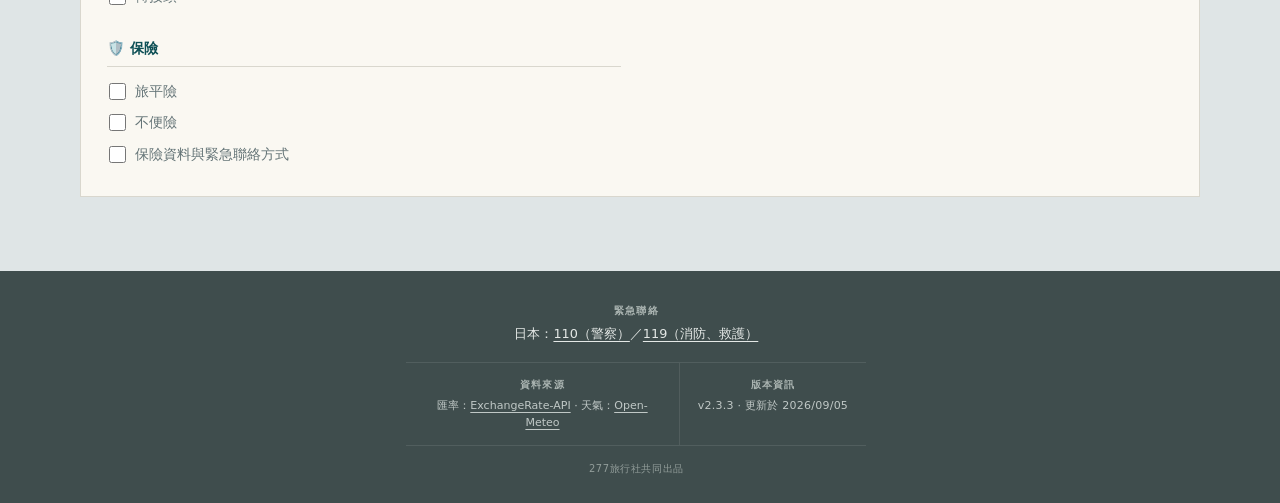
==== commit 1a99883a: "Add airport round-trip ticket information" ====
--- a/index.html
+++ b/index.html
@@ -16,7 +16,7 @@
     <link rel="manifest" href="manifest.webmanifest" />
     <link rel="icon" href="icon.svg" type="image/svg+xml" />
     <link rel="apple-touch-icon" href="icon.svg" />
-    <link rel="stylesheet" href="styles.css?v=2.2.0" />
+    <link rel="stylesheet" href="styles.css?v=2.3.3" />
   </head>
   <body>
     <svg class="icon-sprite" aria-hidden="true">
@@ -170,7 +170,12 @@
                 <strong data-trip-weather-summary>天氣載入中</strong>
                 <span data-trip-weather-location></span>
               </div>
-              <a class="trip-personal-reminder" href="personal-tools.html" data-trip-personal-reminder hidden></a>
+              <a
+                class="trip-personal-reminder"
+                href="personal-tools.html"
+                data-trip-personal-reminder
+                hidden
+              ></a>
             </div>
             <div class="trip-status-actions" data-trip-status-actions></div>
           </div>
@@ -283,7 +288,10 @@
                         >開啟地圖</a
                       >
                     </li>
-                    <li>前往東京市區</li>
+                    <li>
+                      前往東京市區
+                      <a class="ticket-link" href="#ticket-nex" data-ticket-sections="shared outbound references">查看車票資訊</a>
+                    </li>
                   </ul>
                 </div>
               </div>
@@ -1089,9 +1097,13 @@
                     <div class="schedule-content">
                       <strong>調布花火（彈性行程）</strong>
                       <ul class="schedule-list">
-                        <li>稻田公園／多摩川河岸遠觀調布花火（18:15～19:15）</li>
+                        <li>
+                          稻田公園／多摩川河岸遠觀調布花火（18:15～19:15）
+                        </li>
                       </ul>
-                      <p class="travel-note">看完夕陽再前往，預計只能看到煙火後半段；若當天行程延誤則直接取消煙火。</p>
+                      <p class="travel-note">
+                        看完夕陽再前往，預計只能看到煙火後半段；若當天行程延誤則直接取消煙火。
+                      </p>
                     </div>
                   </div>
                 </div>
@@ -1143,9 +1155,13 @@
                     <div class="schedule-content">
                       <strong>調布花火</strong>
                       <ul class="schedule-list">
-                        <li>稻田公園／多摩川河岸遠觀調布花火（18:15～19:15）</li>
+                        <li>
+                          稻田公園／多摩川河岸遠觀調布花火（18:15～19:15）
+                        </li>
                       </ul>
-                      <p class="travel-note">若當天天氣不佳、沒有夕陽可看，採此版本，提早離開江之島前往煙火觀賞點。</p>
+                      <p class="travel-note">
+                        若當天天氣不佳、沒有夕陽可看，採此版本，提早離開江之島前往煙火觀賞點。
+                      </p>
                     </div>
                   </div>
                 </div>
@@ -1964,7 +1980,10 @@
                 <div class="schedule-content">
                   <strong>班機返台</strong>
                   <ul class="schedule-list">
-                    <li>前往機場</li>
+                    <li>
+                      前往機場
+                      <a class="ticket-link" href="#ticket-nex" data-ticket-sections="shared inbound references">查看車票資訊</a>
+                    </li>
                     <li>辦理登機</li>
                   </ul>
                 </div>
@@ -2087,26 +2106,104 @@
             <div class="ticket-group">
               <h4 class="ticket-category">↔ 車票類</h4>
               <ul class="ticket-list">
-                <li>
-                  <strong>機場與市區來回</strong>
-                  <ul class="ticket-meta">
-                    <li>
-                      狀態：待確認
-                      <span
-                        class="status-mark status-pending"
-                        role="img"
-                        aria-label="待確認"
-                        >!</span
-                      >
-                    </li>
-                    <li>
-                      預計：搭乘 Narita Express（N'EX）成田機場 ⇄
-                      東京車站（直達）
-                    </li>
-                    <li>
-                      注意：全車皆為指定席，可以到機場後再買，通常都有位子，但建議先買比較安心。
-                    </li>
-                  </ul>
+                <li class="transport-ticket-entry">
+                  <details class="transport-ticket-details" id="ticket-nex">
+                    <summary>
+                      <span>
+                        <strong>成田機場 ⇄ 東京車站｜N'EX 搭乘資訊</strong>
+                        <small>N'EX 東京去回車票 · 現場購票</small>
+                      </span>
+                      <span class="transport-ticket-chevron" aria-hidden="true"
+                        >⌄</span
+                      >
+                    </summary>
+                    <div class="transport-ticket-body">
+                      <section data-ticket-section="shared">
+                        <h5>🎫 車票</h5>
+                        <ul class="ticket-meta">
+                          <li>票券：N'EX 東京去回車票</li>
+                          <li>票價：成人 ¥5,200／人</li>
+                          <li>有效期限：14 天內，來回各搭乘 1 次</li>
+                          <li>座位：普通車廂指定席</li>
+                          <li>購買地點：成田機場第 1 航廈 B1F JR 車站</li>
+                          <li>可使用附護照讀取器的指定席售票機購買</li>
+                          <li>購買時需讀取每位乘客本人的 IC 晶片護照</li>
+                        </ul>
+                      </section>
+                      <section data-ticket-section="outbound">
+                        <h5>✈️ 去程｜9/9 成田機場 T1 → 東京車站</h5>
+                        <p class="transport-flight">
+                          BR108 預計 11:45 抵達成田第一航廈
+                        </p>
+                        <ul class="ticket-meta transport-times">
+                          <li>
+                            <strong>N'EX 26</strong><span>13:44 → 14:45</span>
+                          </li>
+                          <li>
+                            <strong>N'EX 28</strong><span>14:20 → 15:15</span>
+                          </li>
+                          <li>
+                            <strong>N'EX 30</strong><span>14:46 → 15:45</span>
+                          </li>
+                        </ul>
+                        <p class="transport-note">
+                          入境、領行李後，再依實際時間選擇適合班次並劃指定席。
+                        </p>
+                      </section>
+                      <section data-ticket-section="inbound">
+                        <h5>✈️ 回程｜9/14 東京車站 → 成田機場 T1</h5>
+                        <p class="transport-flight">BR107 12:45 起飛</p>
+                        <ul class="ticket-meta transport-times">
+                          <li>
+                            <strong>N'EX 9</strong><span>08:30 → 09:29</span>
+                          </li>
+                          <li class="is-recommended">
+                            <strong>N'EX 11 <b>推薦</b></strong
+                            ><span>09:00 → 09:58</span>
+                          </li>
+                          <li>
+                            <strong>N'EX 13</strong><span>09:30 → 10:28</span>
+                          </li>
+                        </ul>
+                        <p class="transport-note">
+                          推薦 N'EX 11號，09:58 抵達成田，距離起飛約 2 小時 47
+                          分。
+                        </p>
+                        <p class="transport-note">
+                          回程指定席可事先於 JR 指定席售票機劃位。
+                        </p>
+                      </section>
+                      <section data-ticket-section="references">
+                        <h5>🔗 參考網站</h5>
+                        <ul class="ticket-meta transport-links">
+                          <li>
+                            <a
+                              href="https://tokyo.letsgojp.com/archives/806704/"
+                              target="_blank"
+                              rel="noreferrer"
+                              >樂吃購｜N'EX 購票＆搭乘教學</a
+                            >
+                          </li>
+                          <li>
+                            <a
+                              href="https://www.jreast.co.jp/zh-CHT/multi/pass/nex.html"
+                              target="_blank"
+                              rel="noreferrer"
+                              >JR 東日本｜N'EX 東京去回車票</a
+                            >
+                          </li>
+                          <li>
+                            <a
+                              href="https://www.jreast.co.jp/tc/downloads/pdf/passport_operation_tc.pdf"
+                              target="_blank"
+                              rel="noreferrer"
+                              >JR 東日本｜護照讀取售票機操作教學</a
+                            >
+                          </li>
+                        </ul>
+                      </section>
+                    </div>
+                  </details>
                 </li>
                 <li>
                   <strong>鎌倉／江之島來回</strong>
@@ -2658,7 +2755,7 @@
             </div>
             <div class="footer-version-block">
               <span class="footer-label">版本資訊</span>
-              <p>v2.2.0 · 更新於 2026/09/05</p>
+              <p>v2.3.3 · 更新於 2026/09/05</p>
             </div>
           </div>
           <small class="footer-brand">277旅行社共同出品</small>
@@ -2729,7 +2826,7 @@
       <span>已取得新版內容</span>
       <button class="update-now" type="button">立即更新</button>
     </div>
-    <script src="script.js?v=2.0.4"></script>
+    <script src="script.js?v=2.3.2"></script>
     <script src="exchange-rate.js"></script>
     <script src="weather.js?v=1.31.0"></script>
     <script src="pwa.js?v=1.30.0"></script>
--- a/styles.css
+++ b/styles.css
@@ -242,6 +242,39 @@
 .tower-sublist li + li { margin-top:3px; }
 .itinerary-footer-actions { display:flex; justify-content:flex-end; margin-top:12px; }
 
+/* Airport rail ticket details */
+.ticket-list > .transport-ticket-entry { padding-block:10px; }
+.transport-ticket-details { overflow:hidden; border:1px solid var(--line); border-radius:8px; background:#fffdf8; }
+.transport-ticket-details > summary { display:flex; align-items:center; justify-content:space-between; gap:14px; padding:14px 15px; background:#e7ece8; cursor:pointer; list-style:none; }
+.transport-ticket-details > summary::-webkit-details-marker { display:none; }
+.transport-ticket-details > summary strong { color:#405b5e; font-size:.9rem; font-weight:600; }
+.transport-ticket-details > summary small { display:block; margin-top:3px; color:var(--muted); font-size:.76rem; }
+.transport-ticket-chevron { flex:none; color:var(--muted); font-size:1rem; transition:transform .2s; }
+.transport-ticket-details[open] .transport-ticket-chevron { transform:rotate(180deg); }
+.transport-ticket-details[open] > summary { border-bottom:1px solid var(--line); background:#dfe7e2; }
+.transport-ticket-body { padding:5px 17px 17px; }
+.transport-ticket-body section { padding-top:15px; }
+.transport-ticket-body section + section { margin-top:15px; border-top:1px dashed var(--line); }
+.transport-ticket-body h5 { margin:0 0 7px; color:var(--teal); font-size:.8rem; font-weight:700; }
+.transport-ticket-body .ticket-meta { margin-top:0; font-size:.8rem; line-height:1.55; }
+.transport-flight { margin:0 0 6px; color:#405b5e; font-size:.8rem; }
+.transport-times { padding-left:0; list-style:none; }
+.transport-times li { display:flex; align-items:baseline; justify-content:space-between; gap:14px; padding:4px 0; border-top:1px solid #d9d7ce80; }
+.transport-times li:first-child { border-top:0; }
+.ticket-list .transport-times strong { display:inline; color:#536669; font-size:.8rem; font-weight:600; }
+.transport-times span { flex:none; font-variant-numeric:tabular-nums; }
+.transport-times b { margin-left:4px; color:var(--accent); font-size:.72rem; font-weight:700; }
+.transport-note { margin:7px 0 0; color:var(--muted); font-size:.78rem; line-height:1.55; }
+.transport-links { padding-left:0; list-style:none; }
+.info-grid .transport-links a { color:#bf745f; font-size:.8rem; font-weight:400; text-decoration-thickness:1px; text-underline-offset:2px; }
+.ticket-dialog-entry.transport-ticket-body { padding:0; }
+.ticket-dialog-entry.transport-ticket-body section:first-child { padding-top:0; }
+@media (max-width:620px) {
+  .transport-ticket-details > summary { padding:13px 12px; }
+  .transport-ticket-body { padding:3px 13px 15px; }
+  .transport-times li { gap:9px; }
+}
+
 /* D4 weather-based itinerary options */
 .day-plan-options { display:grid; gap:10px; margin:12px 4px 26px 118px; }
 .day-plan-card { overflow:hidden; border:1px solid var(--line); border-radius:8px; background:#fffdf8; }
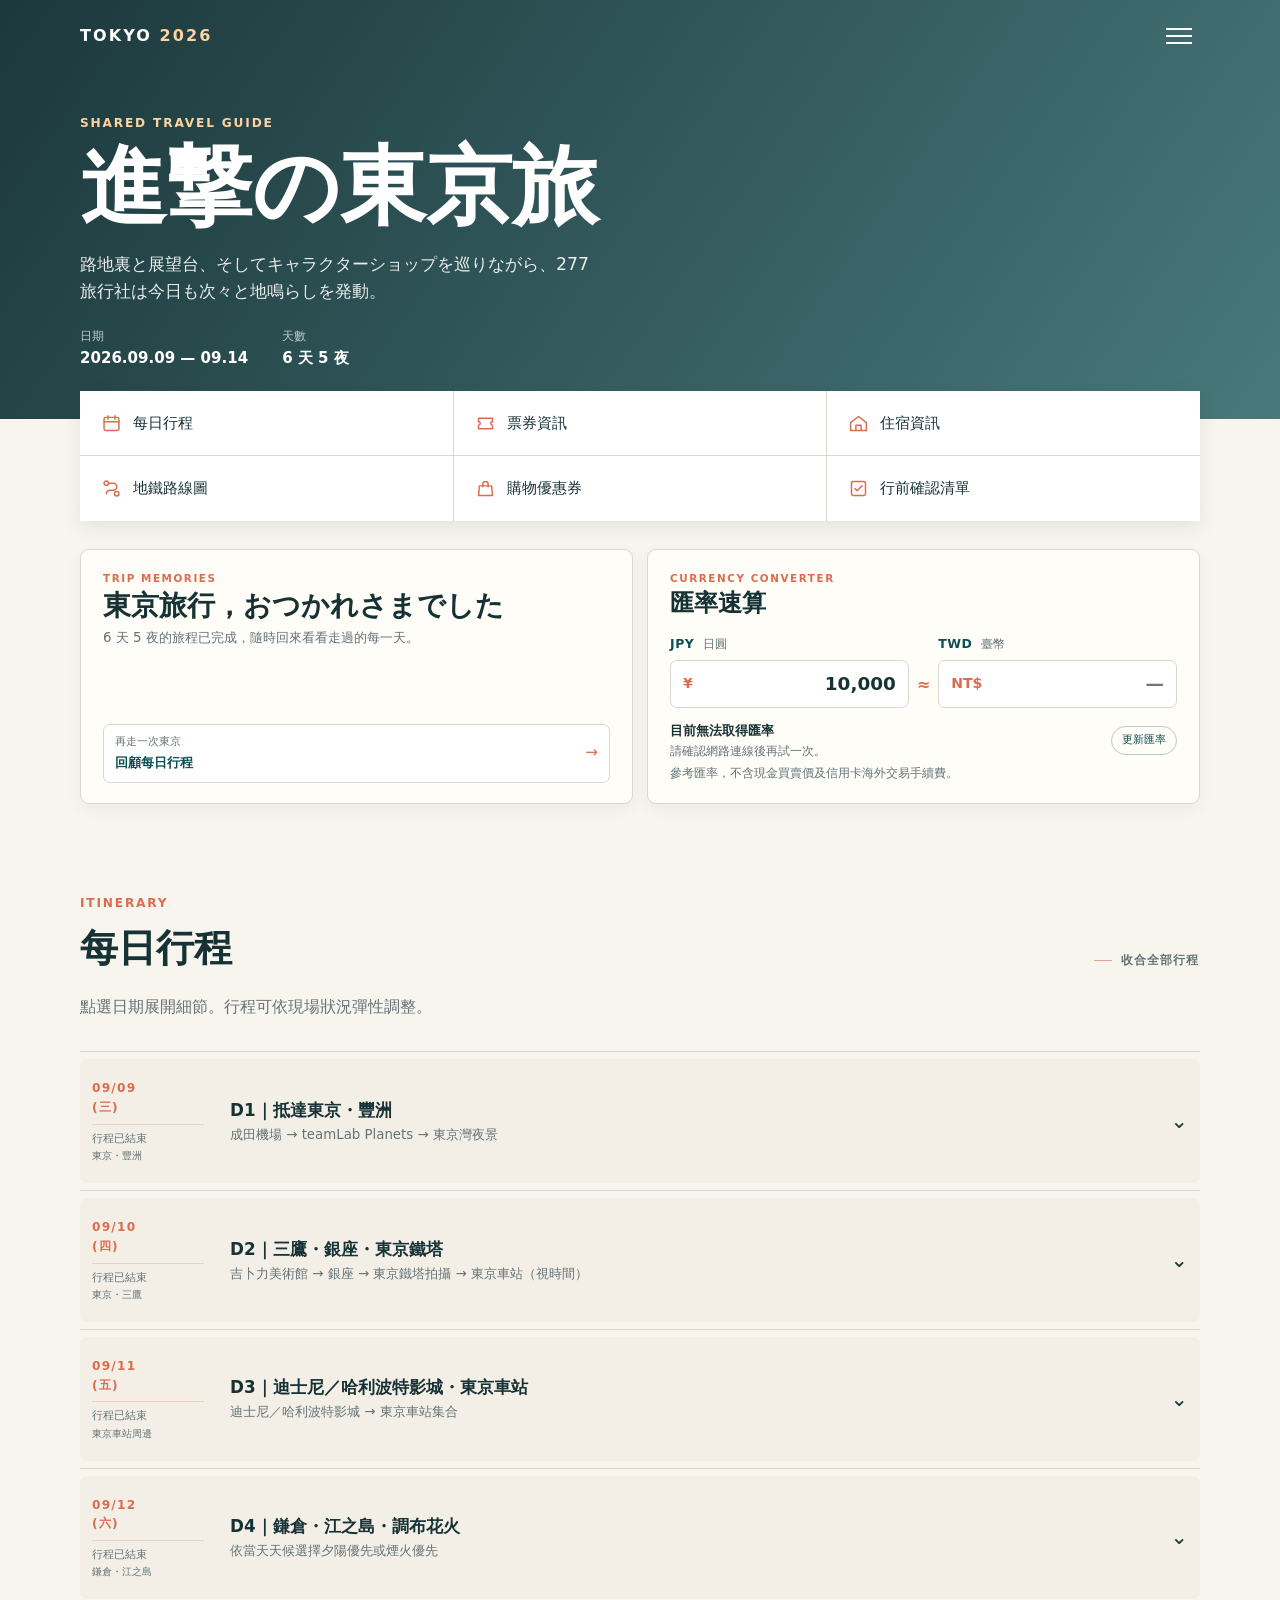
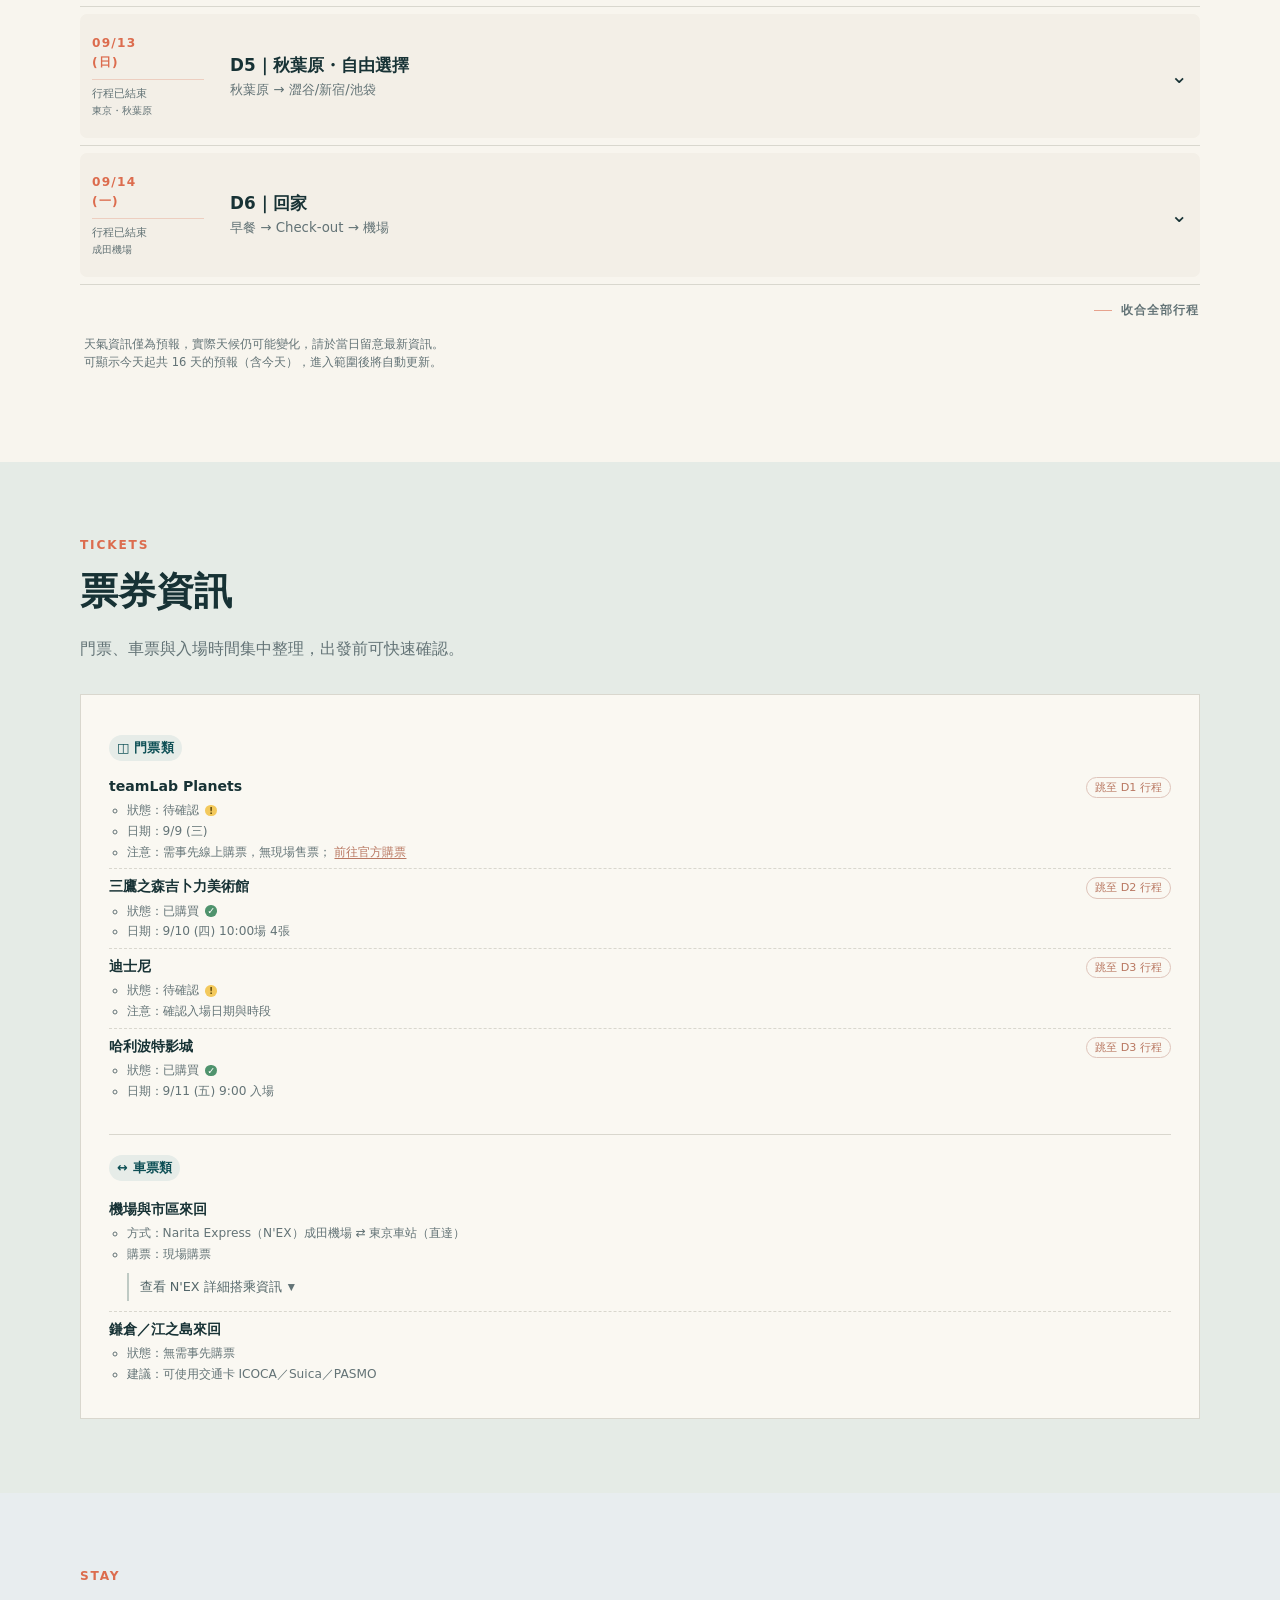
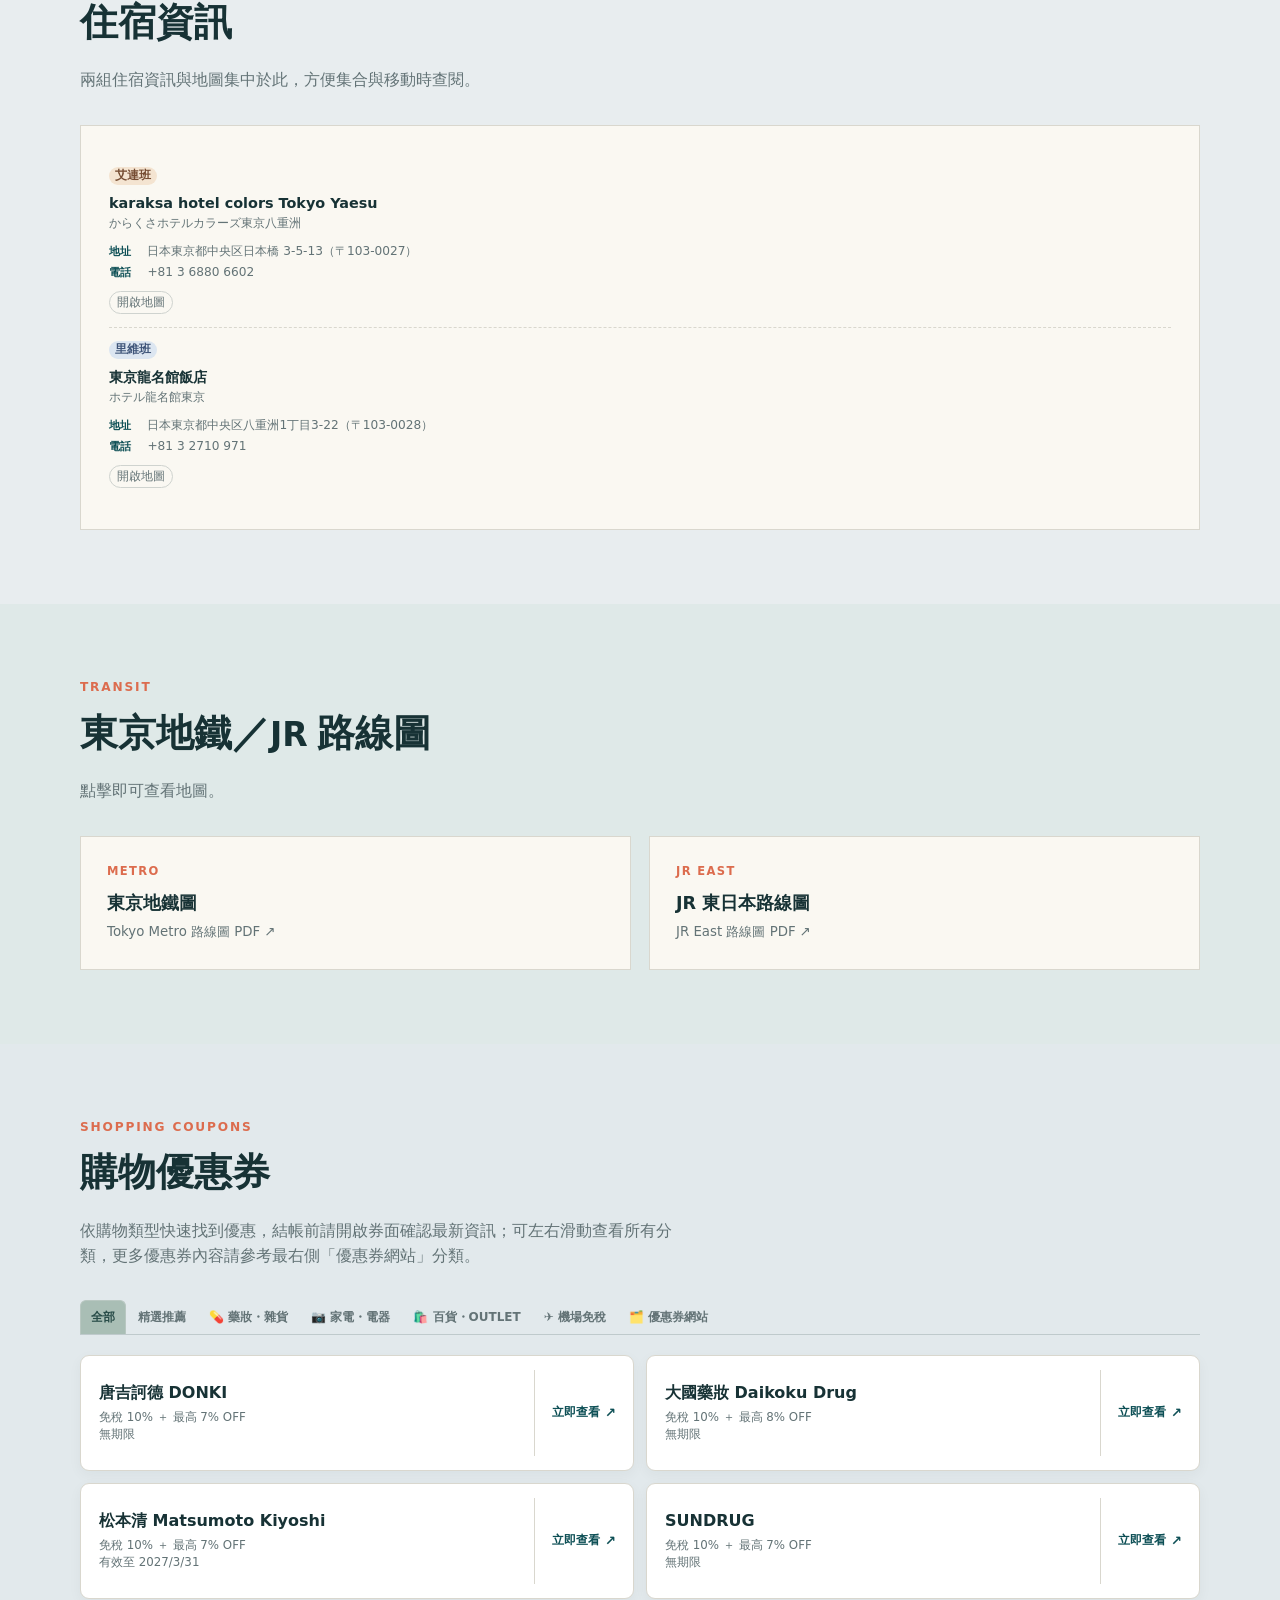
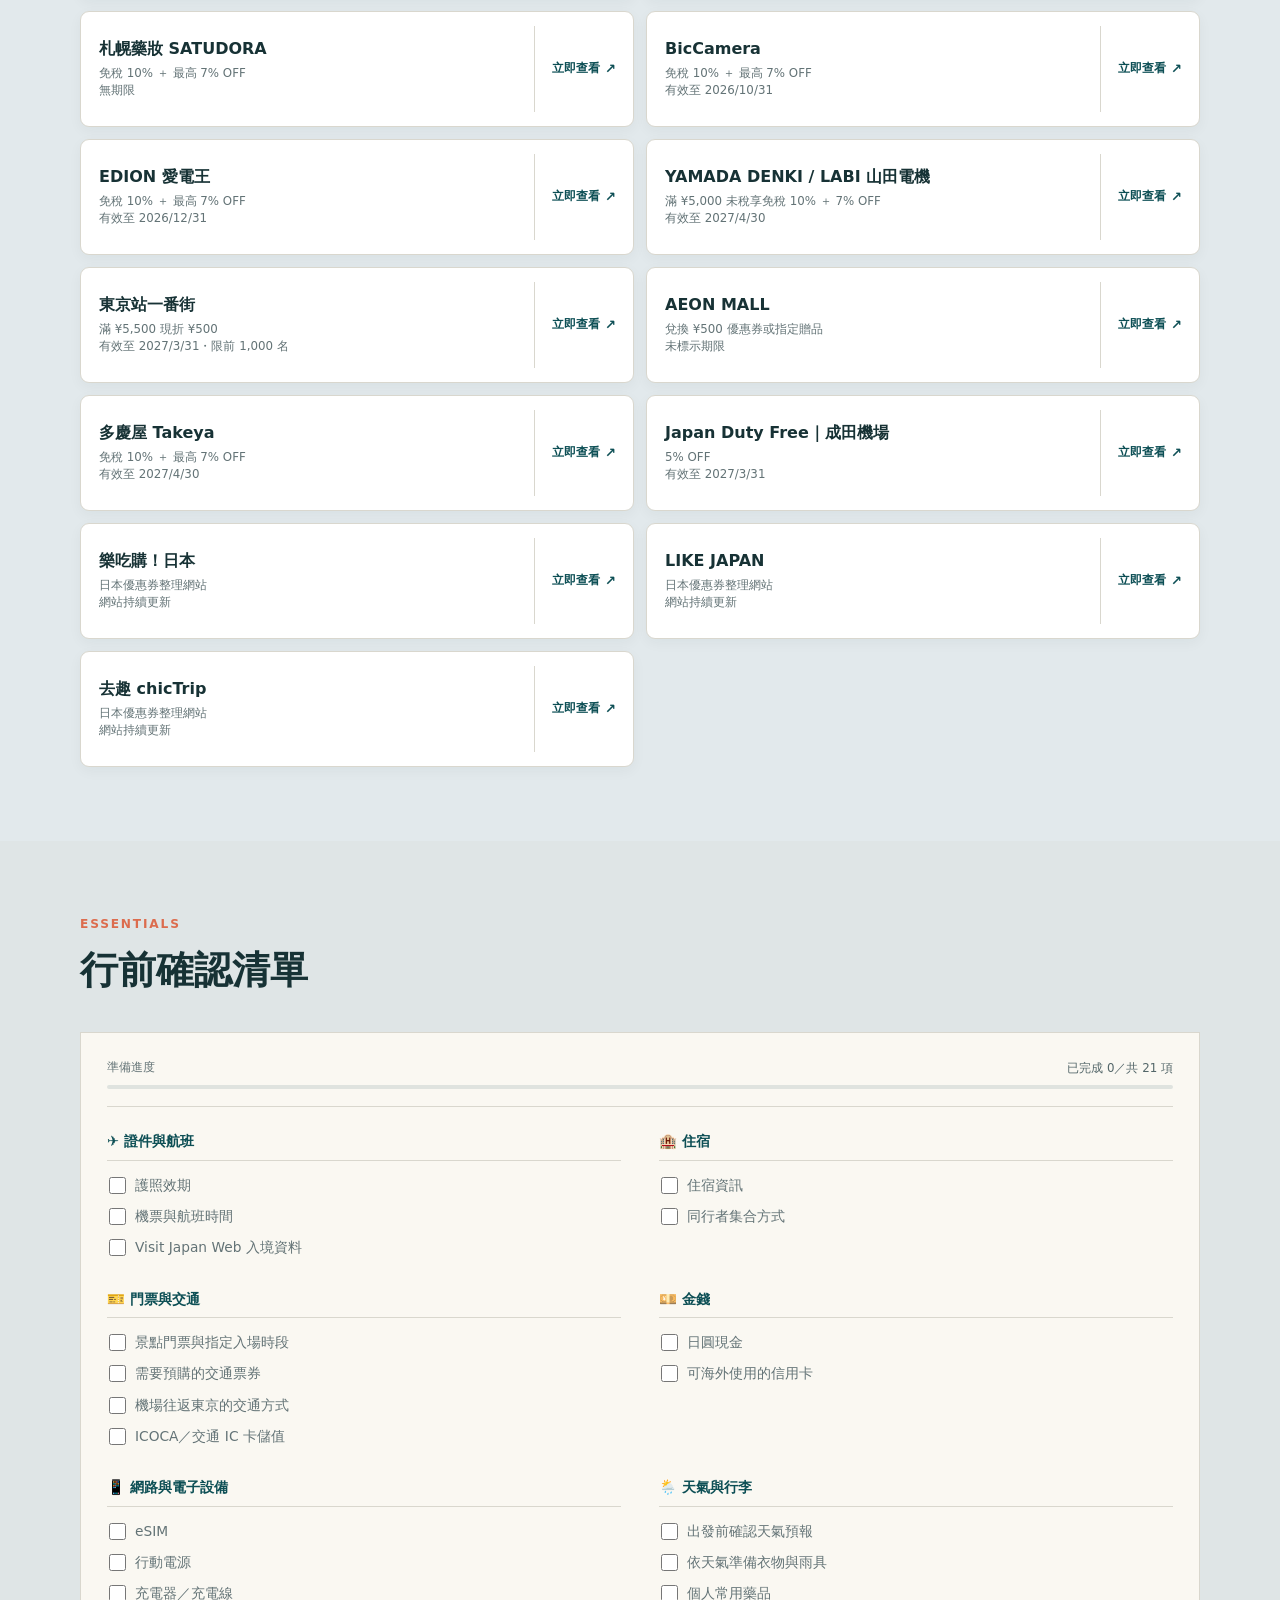
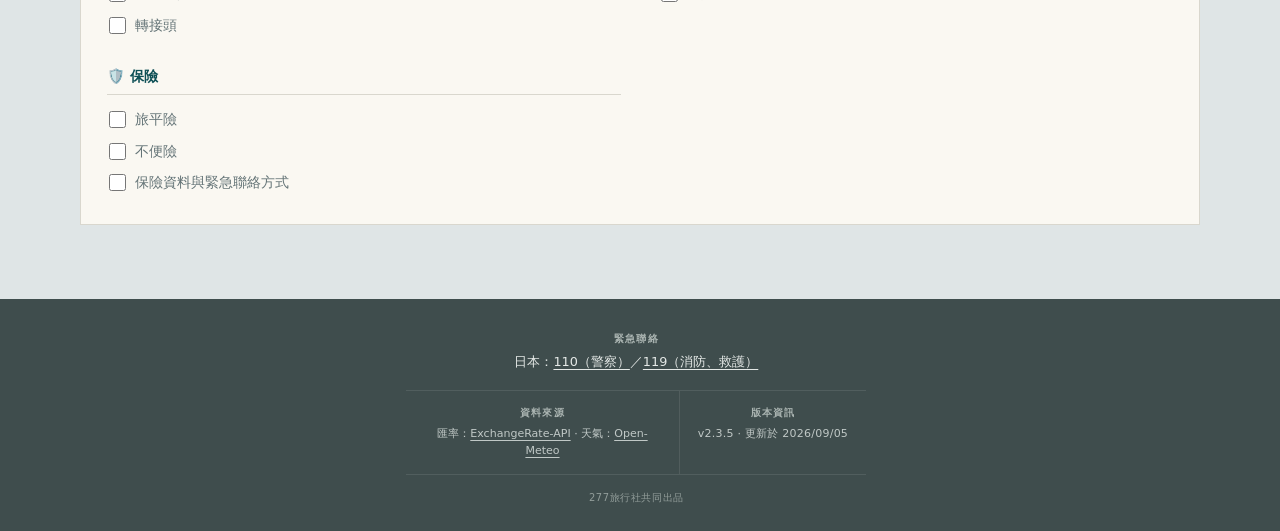
==== commit c523b5ff: "Refine airport round-trip information card design" ====
--- a/index.html
+++ b/index.html
@@ -16,7 +16,7 @@
     <link rel="manifest" href="manifest.webmanifest" />
     <link rel="icon" href="icon.svg" type="image/svg+xml" />
     <link rel="apple-touch-icon" href="icon.svg" />
-    <link rel="stylesheet" href="styles.css?v=2.3.3" />
+    <link rel="stylesheet" href="styles.css?v=2.3.5" />
   </head>
   <body>
     <svg class="icon-sprite" aria-hidden="true">
@@ -290,7 +290,12 @@
                     </li>
                     <li>
                       前往東京市區
-                      <a class="ticket-link" href="#ticket-nex" data-ticket-sections="shared outbound references">查看車票資訊</a>
+                      <a
+                        class="ticket-link"
+                        href="#ticket-nex"
+                        data-ticket-sections="shared outbound references"
+                        >查看車票資訊</a
+                      >
                     </li>
                   </ul>
                 </div>
@@ -1982,7 +1987,12 @@
                   <ul class="schedule-list">
                     <li>
                       前往機場
-                      <a class="ticket-link" href="#ticket-nex" data-ticket-sections="shared inbound references">查看車票資訊</a>
+                      <a
+                        class="ticket-link"
+                        href="#ticket-nex"
+                        data-ticket-sections="shared inbound references"
+                        >查看車票資訊</a
+                      >
                     </li>
                     <li>辦理登機</li>
                   </ul>
@@ -2107,14 +2117,16 @@
               <h4 class="ticket-category">↔ 車票類</h4>
               <ul class="ticket-list">
                 <li class="transport-ticket-entry">
+                  <strong>機場與市區來回</strong>
+                  <ul class="ticket-meta transport-ticket-summary">
+                    <li>方式：Narita Express（N'EX）成田機場 ⇄ 東京車站（直達）</li>
+                    <li>購票：現場購票</li>
+                  </ul>
                   <details class="transport-ticket-details" id="ticket-nex">
                     <summary>
-                      <span>
-                        <strong>成田機場 ⇄ 東京車站｜N'EX 搭乘資訊</strong>
-                        <small>N'EX 東京去回車票 · 現場購票</small>
-                      </span>
+                      查看 N'EX 詳細搭乘資訊
                       <span class="transport-ticket-chevron" aria-hidden="true"
-                        >⌄</span
+                        >▼</span
                       >
                     </summary>
                     <div class="transport-ticket-body">
@@ -2133,7 +2145,7 @@
                       <section data-ticket-section="outbound">
                         <h5>✈️ 去程｜9/9 成田機場 T1 → 東京車站</h5>
                         <p class="transport-flight">
-                          BR108 預計 11:45 抵達成田第一航廈
+                          預計 11:45 抵達成田第一航廈
                         </p>
                         <ul class="ticket-meta transport-times">
                           <li>
@@ -2152,7 +2164,7 @@
                       </section>
                       <section data-ticket-section="inbound">
                         <h5>✈️ 回程｜9/14 東京車站 → 成田機場 T1</h5>
-                        <p class="transport-flight">BR107 12:45 起飛</p>
+                        <p class="transport-flight">預計 12:45 起飛</p>
                         <ul class="ticket-meta transport-times">
                           <li>
                             <strong>N'EX 9</strong><span>08:30 → 09:29</span>
@@ -2755,7 +2767,7 @@
             </div>
             <div class="footer-version-block">
               <span class="footer-label">版本資訊</span>
-              <p>v2.3.3 · 更新於 2026/09/05</p>
+              <p>v2.3.5 · 更新於 2026/09/05</p>
             </div>
           </div>
           <small class="footer-brand">277旅行社共同出品</small>
--- a/styles.css
+++ b/styles.css
@@ -244,15 +244,15 @@
 
 /* Airport rail ticket details */
 .ticket-list > .transport-ticket-entry { padding-block:10px; }
-.transport-ticket-details { overflow:hidden; border:1px solid var(--line); border-radius:8px; background:#fffdf8; }
-.transport-ticket-details > summary { display:flex; align-items:center; justify-content:space-between; gap:14px; padding:14px 15px; background:#e7ece8; cursor:pointer; list-style:none; }
+.transport-ticket-summary { margin-top:4px; }
+.transport-ticket-details { margin:9px 0 0 1.1rem; padding-left:10px; border-left:2px solid #bfcac4; }
+.transport-ticket-details > summary { display:inline-flex; align-items:center; gap:6px; padding:4px 1px; color:#536669; background:transparent; font-size:.8rem; font-weight:500; cursor:pointer; list-style:none; }
 .transport-ticket-details > summary::-webkit-details-marker { display:none; }
-.transport-ticket-details > summary strong { color:#405b5e; font-size:.9rem; font-weight:600; }
-.transport-ticket-details > summary small { display:block; margin-top:3px; color:var(--muted); font-size:.76rem; }
-.transport-ticket-chevron { flex:none; color:var(--muted); font-size:1rem; transition:transform .2s; }
-.transport-ticket-details[open] .transport-ticket-chevron { transform:rotate(180deg); }
-.transport-ticket-details[open] > summary { border-bottom:1px solid var(--line); background:#dfe7e2; }
-.transport-ticket-body { padding:5px 17px 17px; }
+.transport-ticket-chevron { flex:none; color:var(--muted); font-size:.58rem; line-height:1; }
+.transport-ticket-details[open] .transport-ticket-chevron { font-size:0; }
+.transport-ticket-details[open] .transport-ticket-chevron::after { content:"▲"; font-size:.58rem; }
+.transport-ticket-details[open] > summary { color:var(--teal); }
+.transport-ticket-body { padding:3px 10px 10px 1px; }
 .transport-ticket-body section { padding-top:15px; }
 .transport-ticket-body section + section { margin-top:15px; border-top:1px dashed var(--line); }
 .transport-ticket-body h5 { margin:0 0 7px; color:var(--teal); font-size:.8rem; font-weight:700; }
@@ -270,8 +270,8 @@
 .ticket-dialog-entry.transport-ticket-body { padding:0; }
 .ticket-dialog-entry.transport-ticket-body section:first-child { padding-top:0; }
 @media (max-width:620px) {
-  .transport-ticket-details > summary { padding:13px 12px; }
-  .transport-ticket-body { padding:3px 13px 15px; }
+  .transport-ticket-details > summary { padding-block:6px; }
+  .transport-ticket-body { padding:2px 5px 8px 1px; }
   .transport-times li { gap:9px; }
 }
 
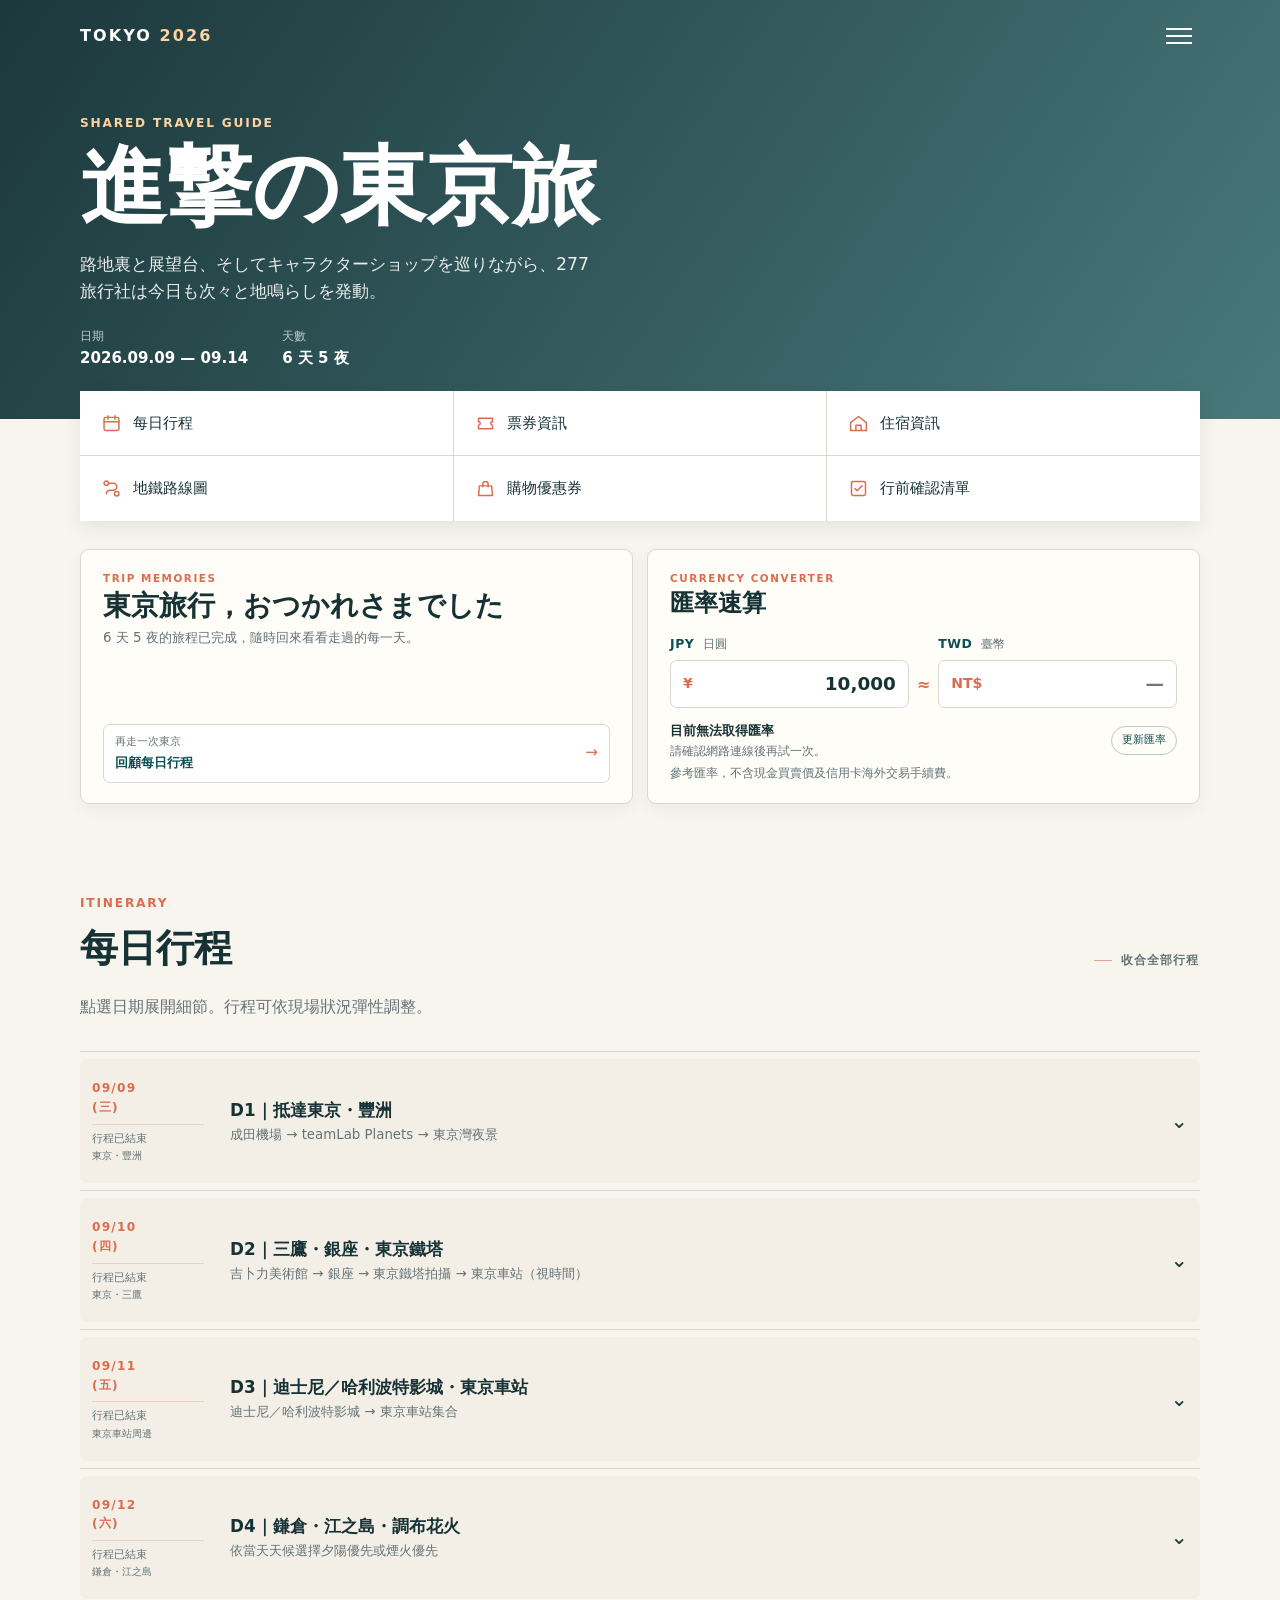
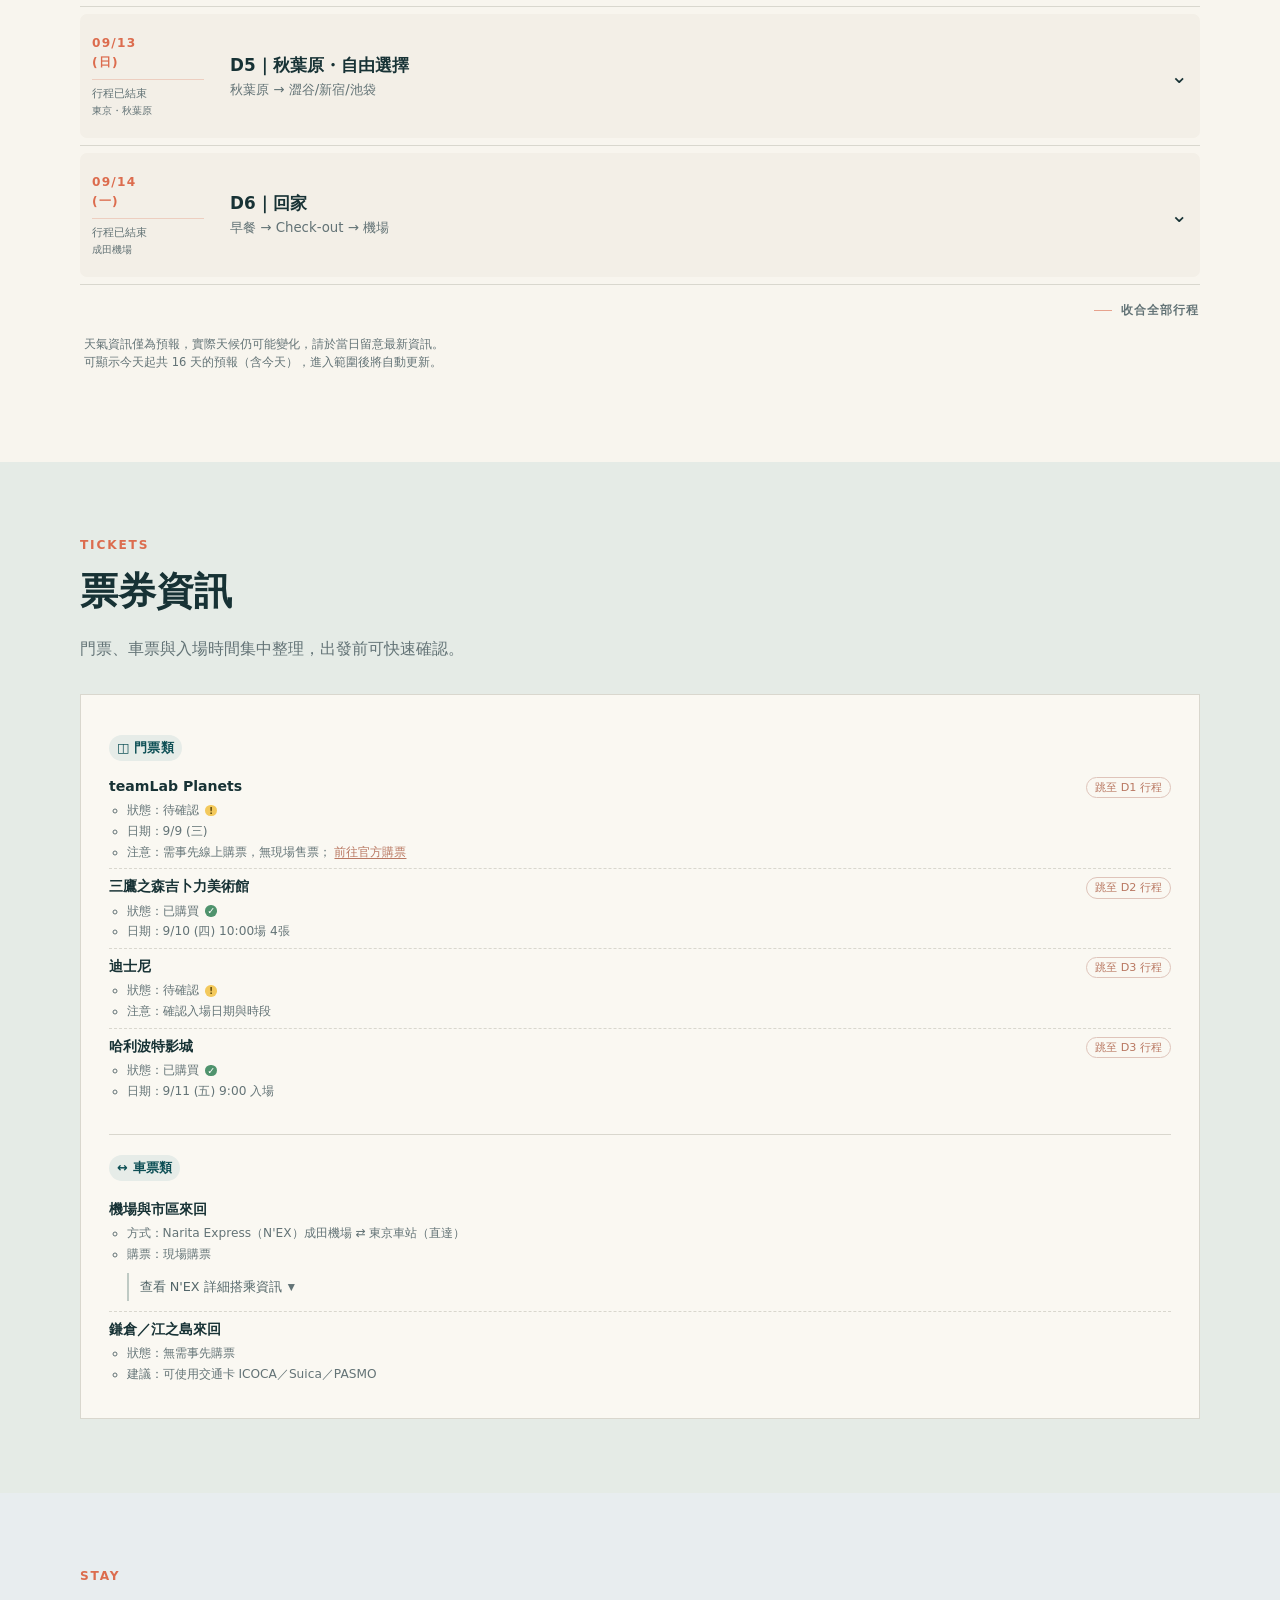
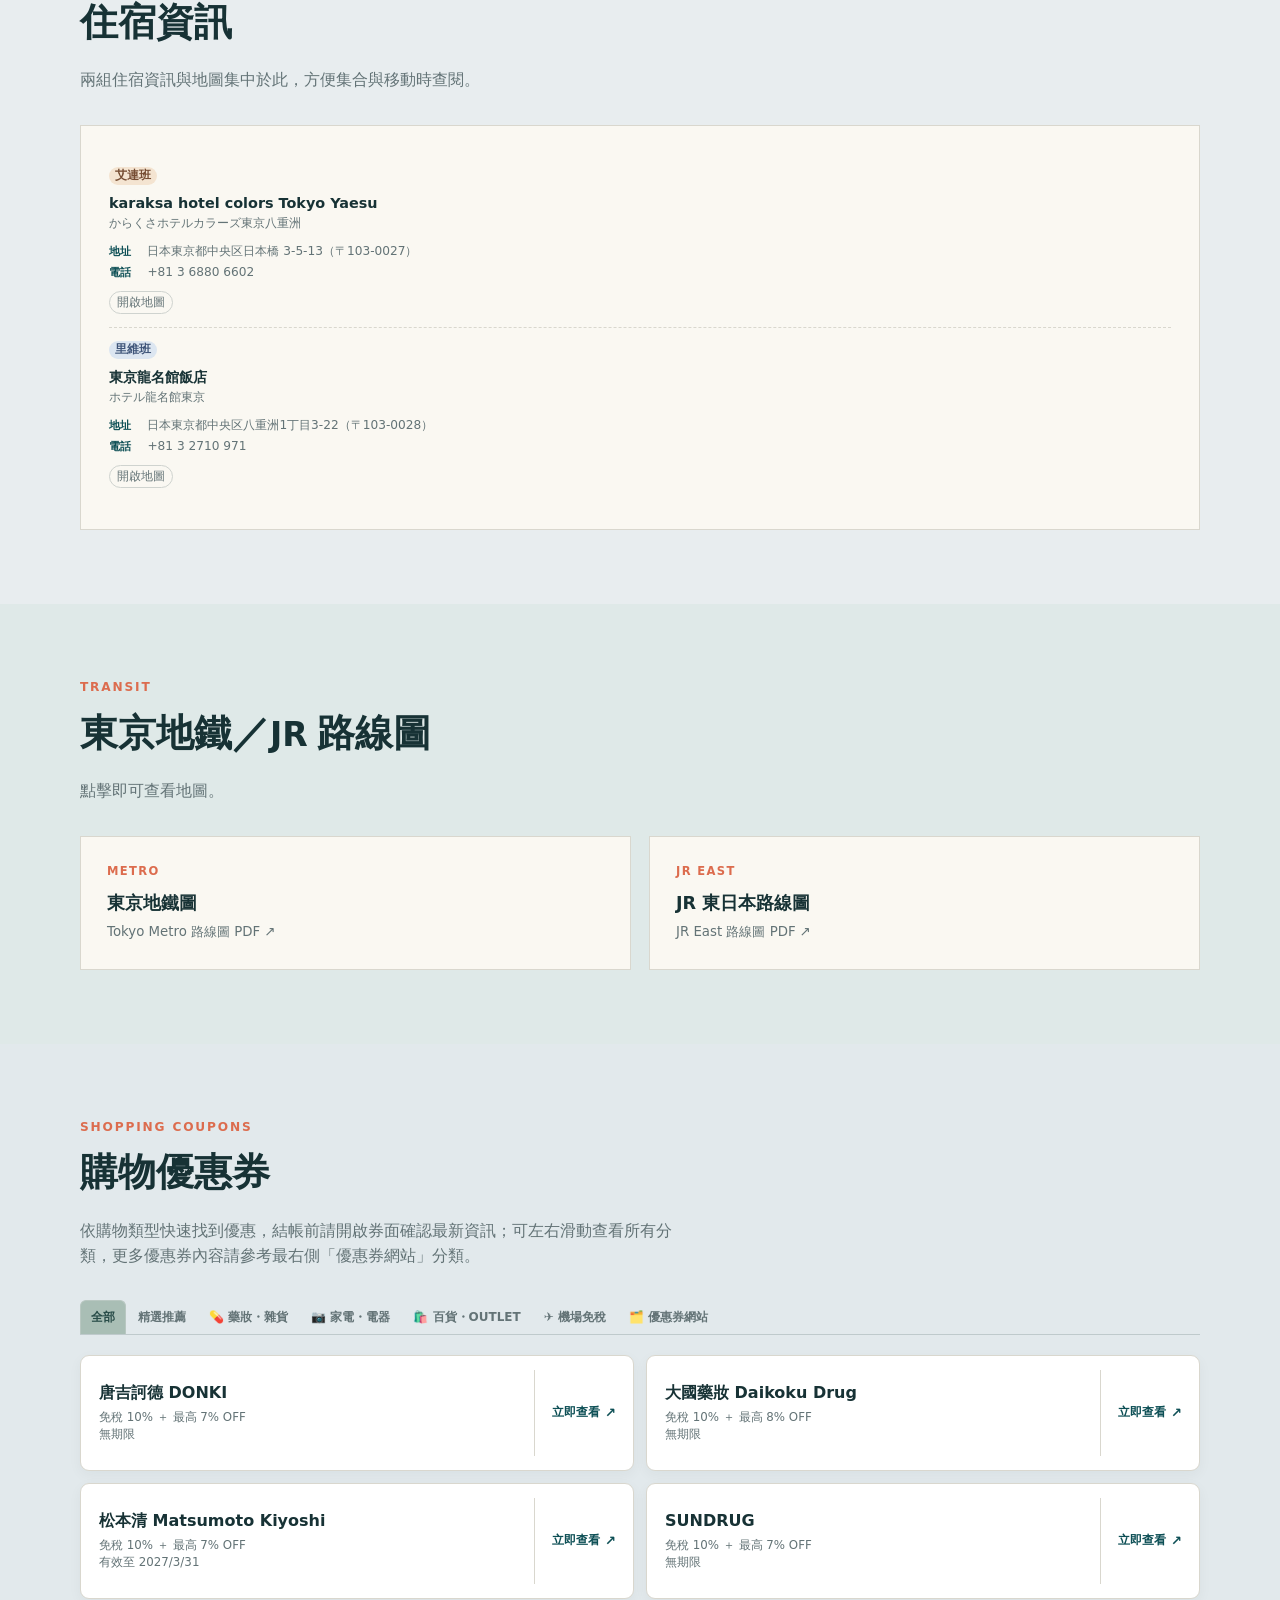
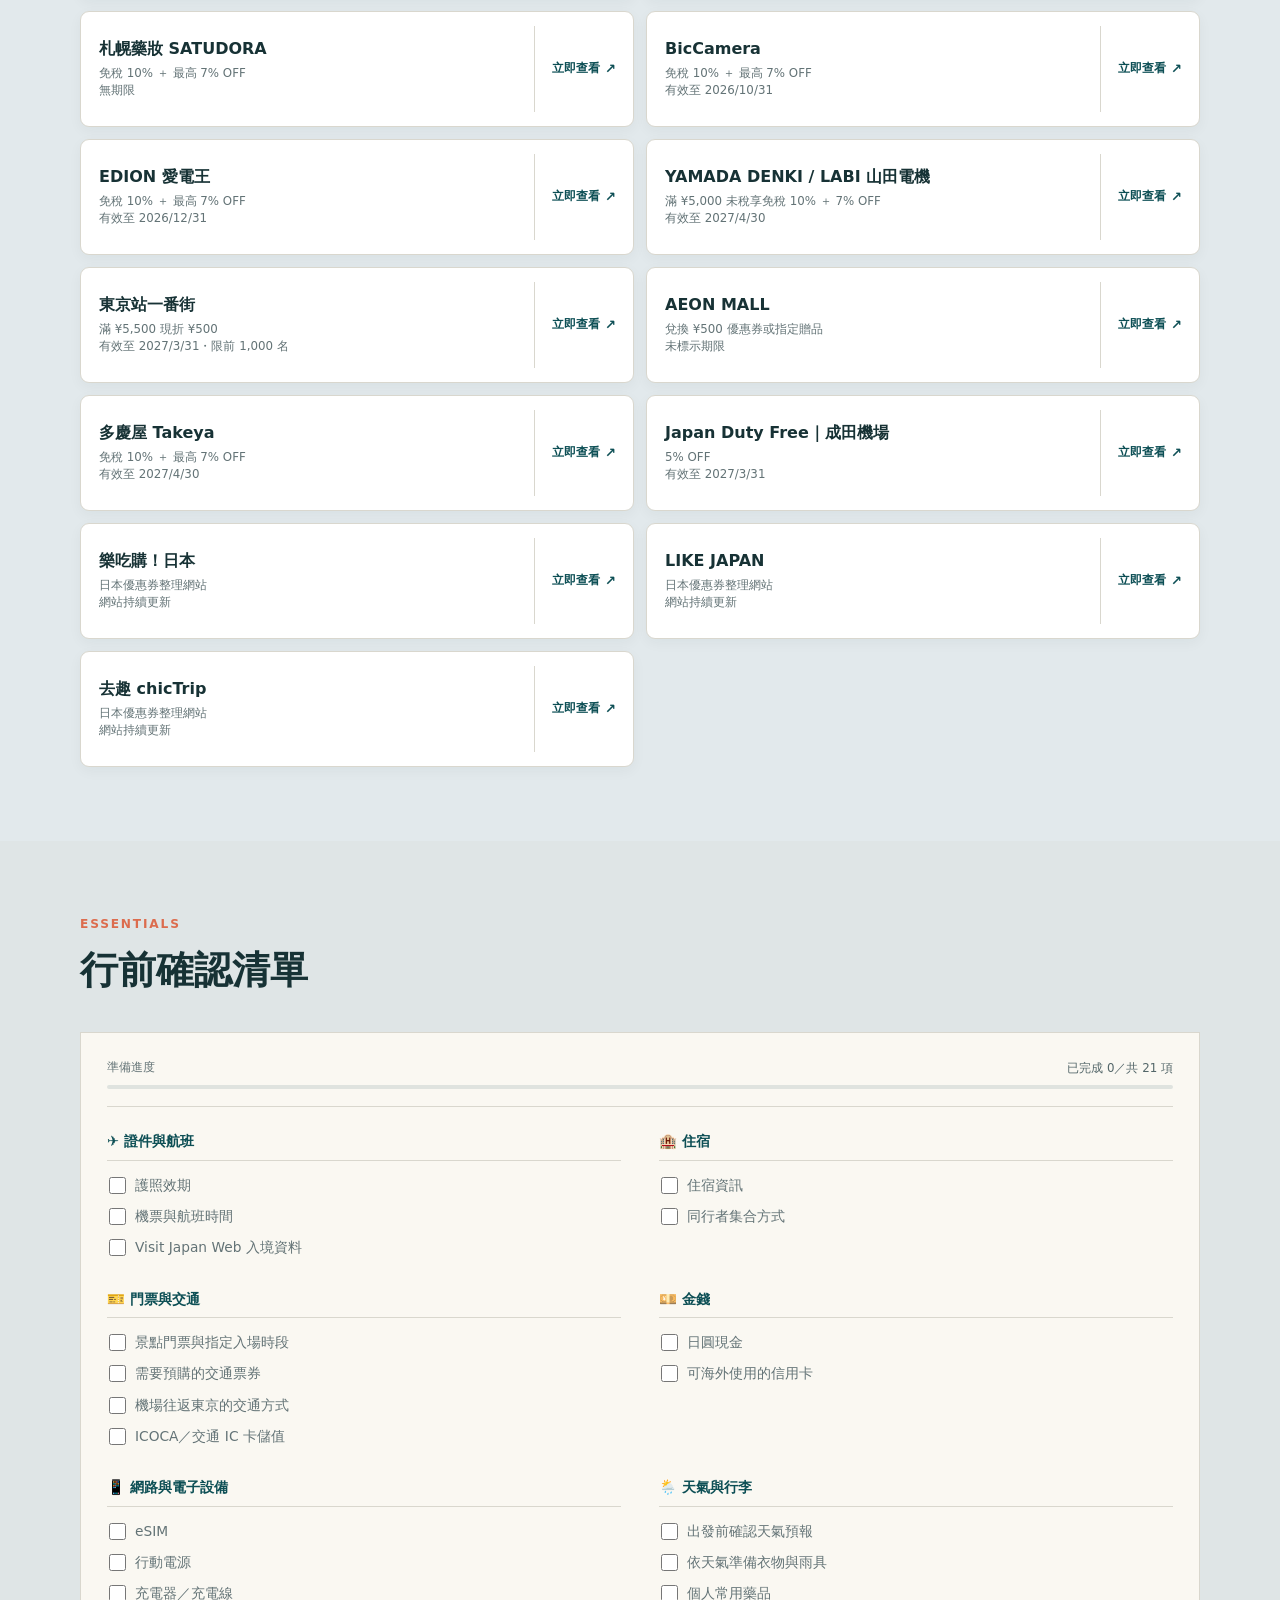
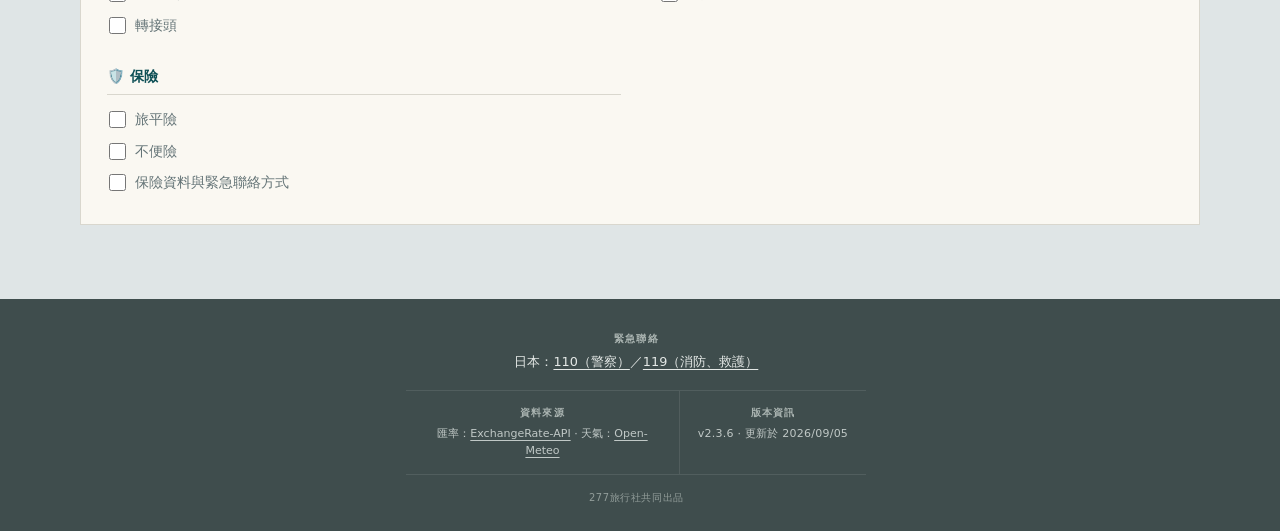
==== commit ac1880e6: "Fix mobile tap highlight and persistent square focus outline" ====
--- a/index.html
+++ b/index.html
@@ -16,7 +16,7 @@
     <link rel="manifest" href="manifest.webmanifest" />
     <link rel="icon" href="icon.svg" type="image/svg+xml" />
     <link rel="apple-touch-icon" href="icon.svg" />
-    <link rel="stylesheet" href="styles.css?v=2.3.5" />
+    <link rel="stylesheet" href="styles.css?v=2.3.6" />
   </head>
   <body>
     <svg class="icon-sprite" aria-hidden="true">
@@ -2767,7 +2767,7 @@
             </div>
             <div class="footer-version-block">
               <span class="footer-label">版本資訊</span>
-              <p>v2.3.5 · 更新於 2026/09/05</p>
+              <p>v2.3.6 · 更新於 2026/09/05</p>
             </div>
           </div>
           <small class="footer-brand">277旅行社共同出品</small>
--- a/styles.css
+++ b/styles.css
@@ -168,8 +168,9 @@
 .ticket-dialog::backdrop { background:rgba(13,32,34,.42); backdrop-filter:blur(2px); }
 .ticket-dialog .eyebrow { margin-bottom:3px; }
 .ticket-dialog > h2 { margin:0 0 18px; font-family:Georgia,"Noto Serif TC",serif; font-size:1.45rem; }
-.ticket-dialog-close { position:absolute; top:11px; right:11px; display:grid; width:34px; height:34px; place-items:center; padding:0; border:0; border-radius:50%; color:var(--muted); background:transparent; font:inherit; font-size:1.5rem; line-height:1; cursor:pointer; }
-.ticket-dialog-close:hover,.ticket-dialog-close:focus-visible { color:var(--ink); background:#1732350d; }
+.ticket-dialog-close { position:absolute; top:11px; right:11px; display:grid; width:34px; height:34px; place-items:center; padding:0; border:1px solid transparent; border-radius:50%; outline:0; color:var(--muted); background:transparent; font:inherit; font-size:1.5rem; line-height:1; cursor:pointer; appearance:none; -webkit-appearance:none; -webkit-tap-highlight-color:transparent; }
+.ticket-dialog-close:hover { color:var(--ink); background:#1732350d; }
+.ticket-dialog-close:focus-visible { color:var(--ink); background:#1732350d; box-shadow:0 0 0 2px #9aaaa6; }
 .ticket-dialog-entry { padding:0; border:0; list-style:none; }
 .ticket-dialog-entry .ticket-heading { display:block; }
 .ticket-dialog-entry .ticket-heading strong { font-size:1rem; }
